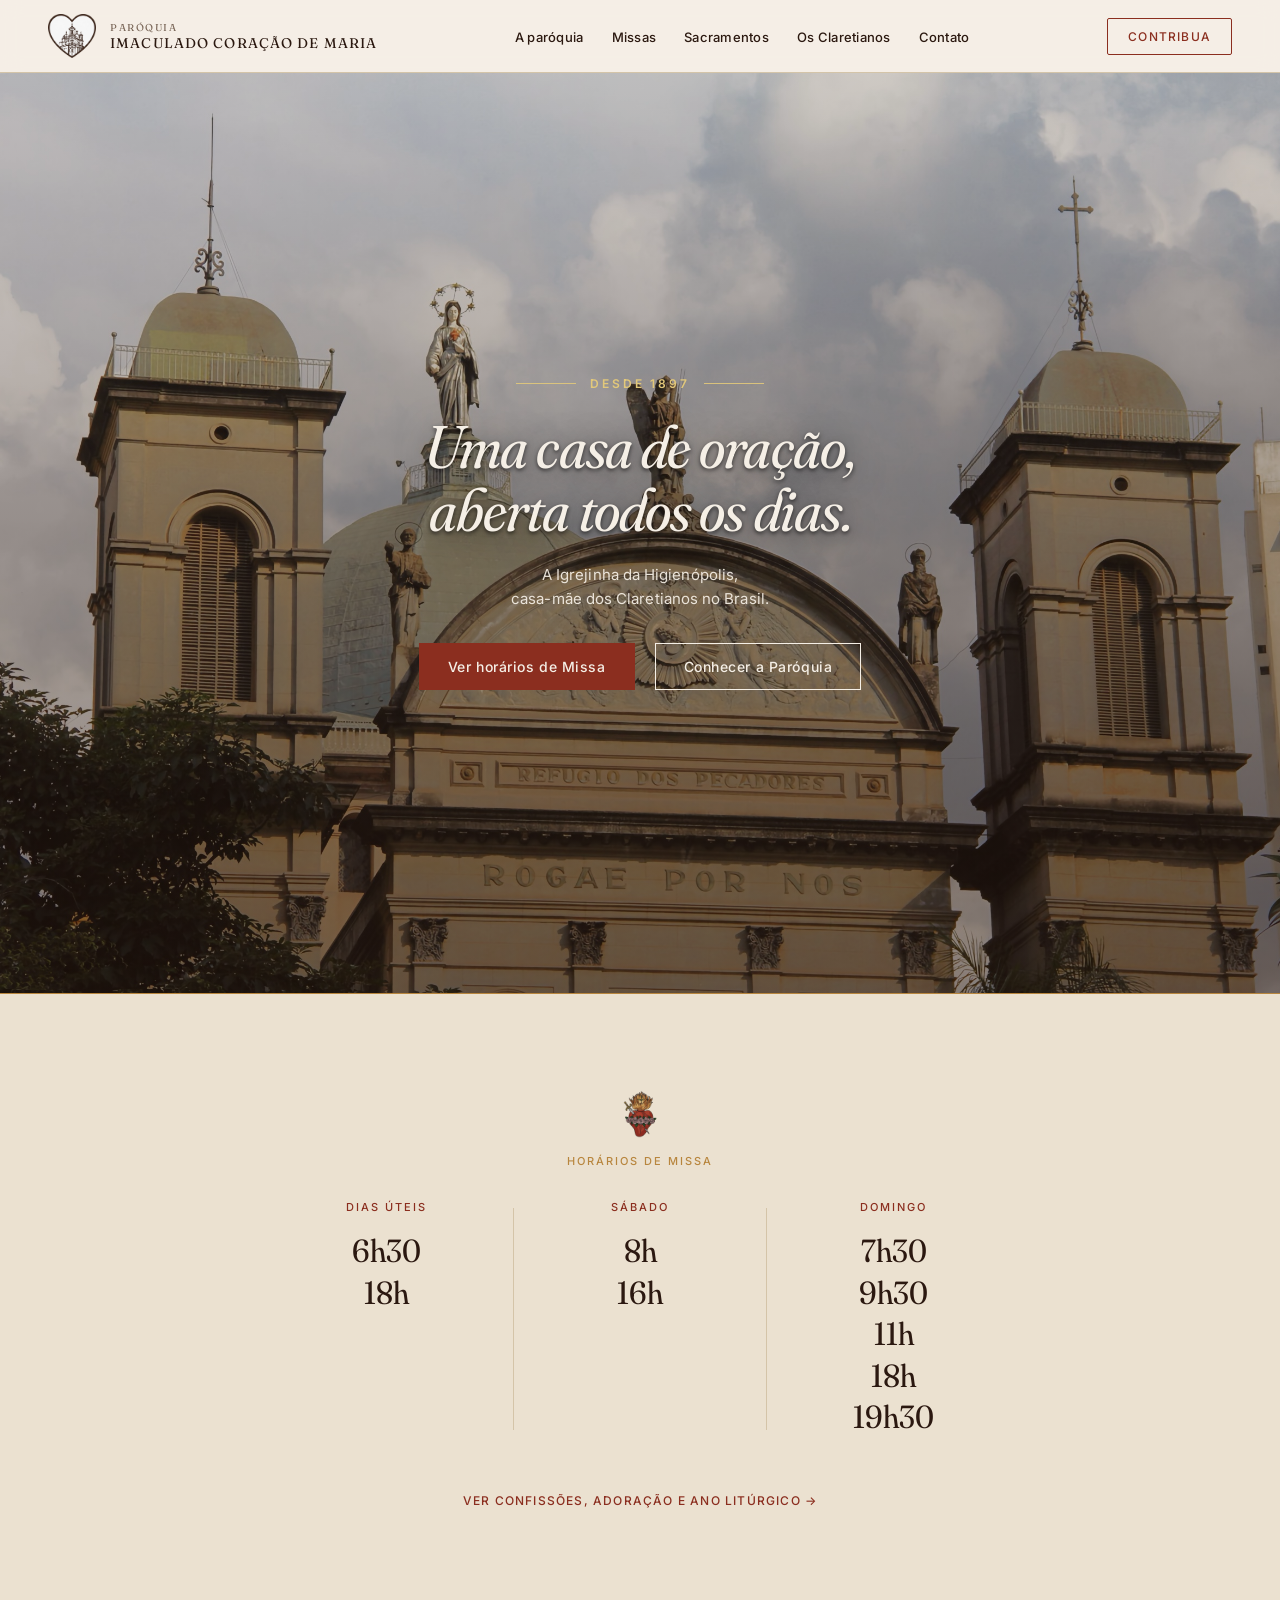
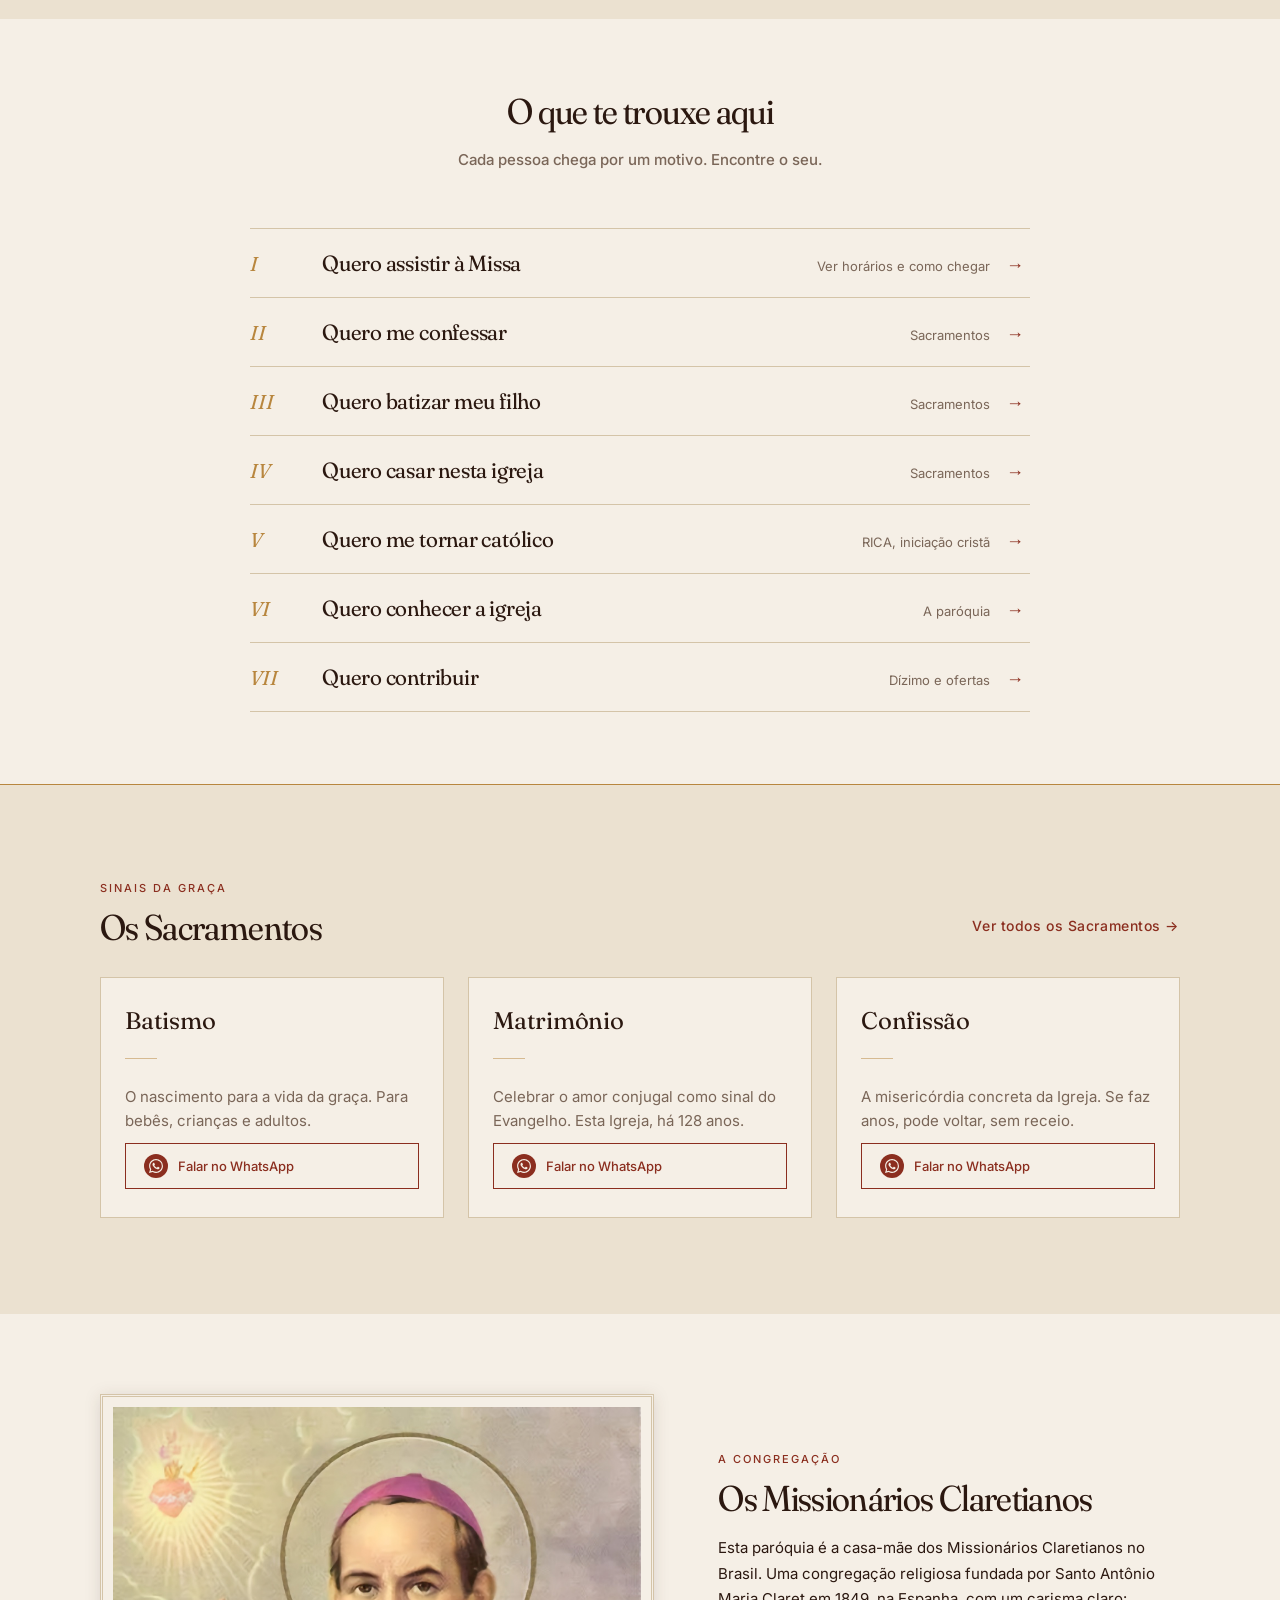
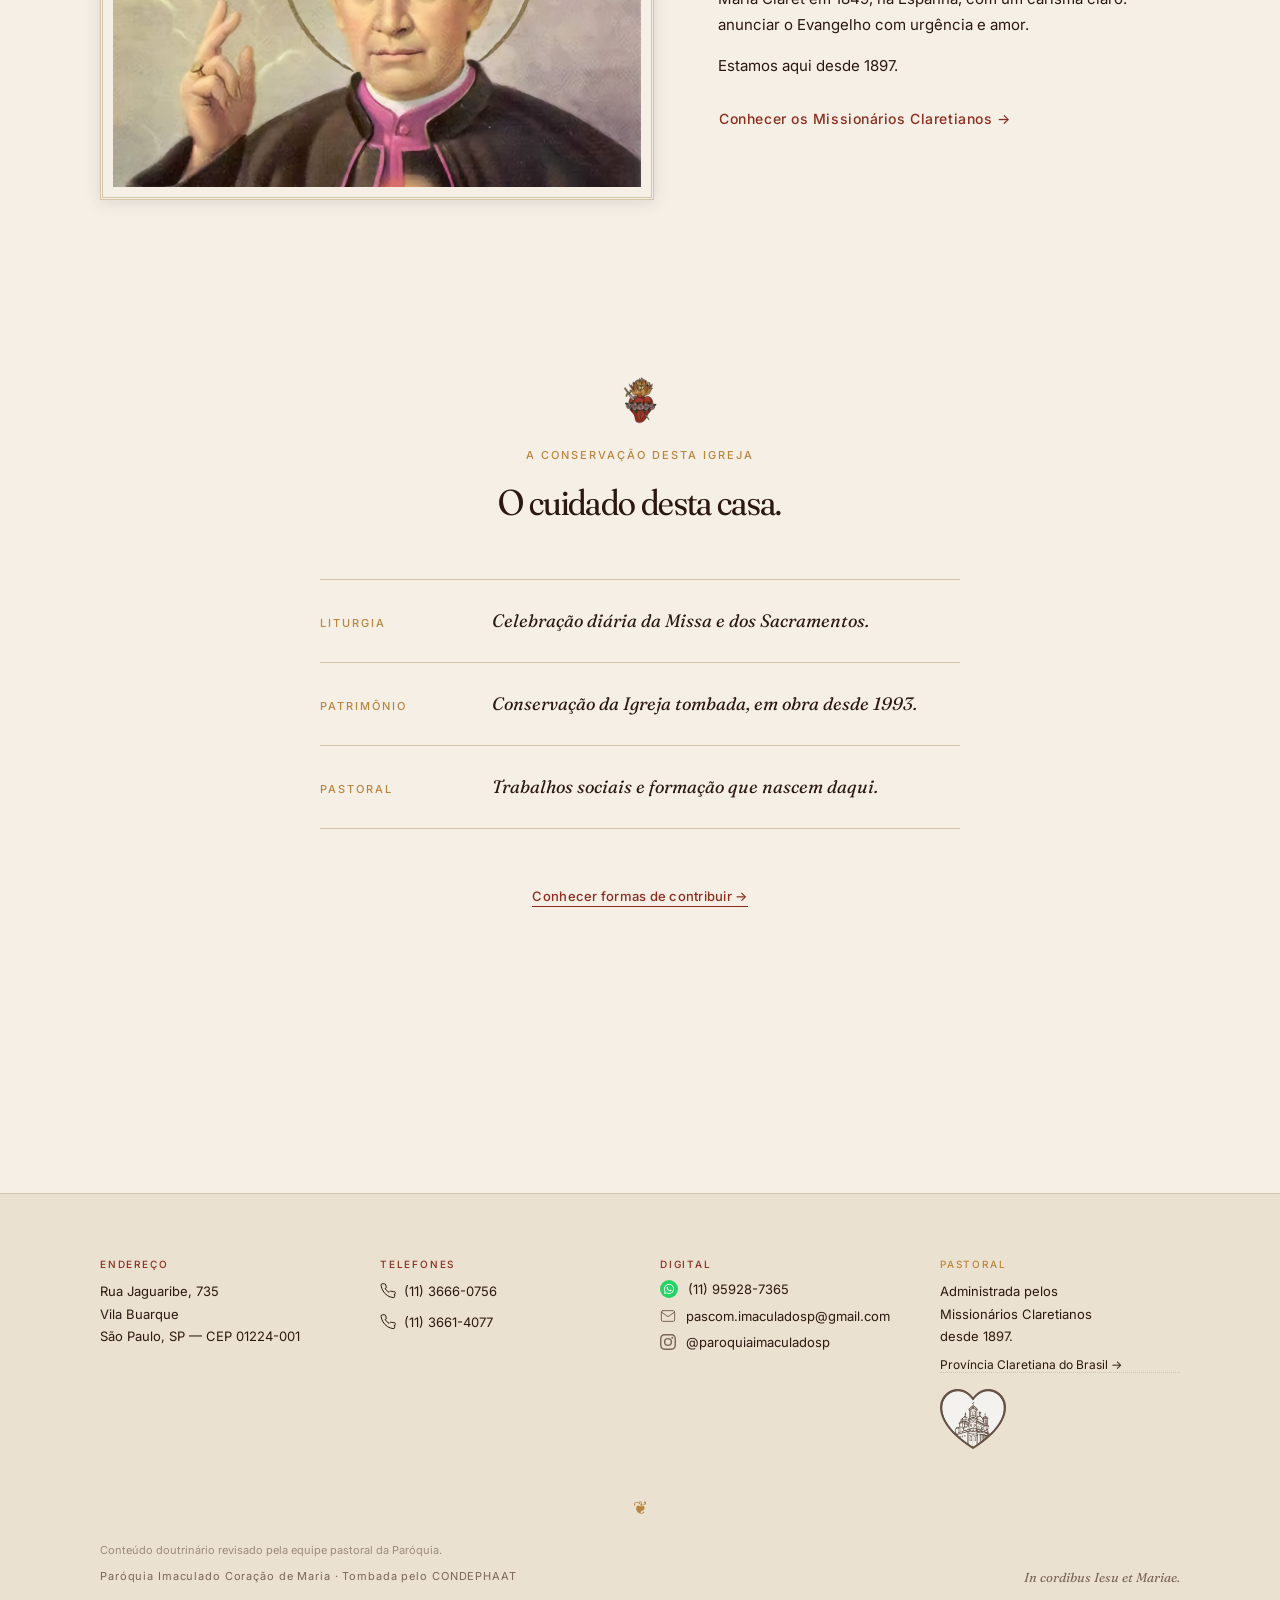
==== site/index.html @ 8a12b57a "Ornamento: substitui fleuron pelo coração mariano em Home, A Paróquia, Missas" ====
<!DOCTYPE html>
<html lang="pt-BR">
<head>
  <meta charset="UTF-8"/>
  <title>Paróquia Imaculado Coração de Maria — Vila Buarque, São Paulo</title>
  <meta name="viewport" content="width=device-width, initial-scale=1.0"/>
  <meta name="description" content="Paróquia Imaculado Coração de Maria, Vila Buarque, São Paulo. Administrada pelos Missionários Claretianos desde 1897. Missas todos os dias."/>
  <link rel="stylesheet" href="site.css"/>
  <script src="animations.js" defer></script>
</head>
<body>
<div class="page">

  <!-- ============================================================
       HEADER
       ============================================================ -->
  <header class="site-header">
    <a href="index.html" class="brand-logo" aria-label="Paróquia Imaculado Coração de Maria — página inicial">
      <img src="assets/logo-paroquia.png" alt="" width="44" height="44"/>
      <span class="brand-wordmark">
        <span class="brand-wordmark-sup">Paróquia</span>
        <span class="brand-wordmark-main">Imaculado Coração de Maria</span>
      </span>
    </a>
    <nav aria-label="Navegação principal">
      <ul>
        <li><a href="a-paroquia.html">A paróquia</a></li>
        <li><a href="missas.html">Missas</a></li>
        <li><a href="sacramentos.html">Sacramentos</a></li>
        <li><a href="os-claretianos.html">Os Claretianos</a></li>
        <li><a href="contato.html">Contato</a></li>
      </ul>
    </nav>
    <a href="contribua.html" class="nav-contribua">Contribua</a>
  </header>

  <!-- ============================================================
       MAIN
       ============================================================ -->
  <main class="main main-home">

    <!-- HERO ---------------------------------------------------- -->
    <section class="hero-fullbleed" aria-label="Apresentação da paróquia">
      <div class="hero-overlay" aria-hidden="true"></div>
      <div class="hero-stack">
        <div class="hero-eyebrow hero-eyebrow--ornamented">
          <span class="eyebrow-rule" aria-hidden="true"></span>
          <span>Desde 1897</span>
          <span class="eyebrow-rule" aria-hidden="true"></span>
        </div>
        <h1 class="hero-title-light">
          Uma casa de oração,<br/>
          aberta todos os dias.
        </h1>
        <p class="hero-sub">
          A Igrejinha da Higienópolis,<br/>
          casa-mãe dos Claretianos no Brasil.
        </p>
        <div class="hero-ctas-light">
          <a href="missas.html" class="btn-primary">Ver horários de Missa</a>
          <a href="a-paroquia.html" class="btn-secondary">Conhecer a Paróquia</a>
        </div>
      </div>
    </section>

    <!-- FAIXA DE HORÁRIOS --------------------------------------- -->
    <section class="sch-strip fade-in" aria-label="Horários de Missa">
      <div class="ornamento-coracao" role="presentation" aria-hidden="true" style="margin-bottom: 16px;"></div>
      <div class="eyebrow eyebrow-gold sch-strip-eyebrow">Horários de Missa</div>
      <div class="sch-strip-cols">
        <div class="sch-strip-col">
          <div class="sch-day">Dias úteis</div>
          <div class="sch-times">6h30<br/>18h</div>
        </div>
        <div class="sch-strip-sep" aria-hidden="true"></div>
        <div class="sch-strip-col">
          <div class="sch-day">Sábado</div>
          <div class="sch-times">8h<br/>16h</div>
        </div>
        <div class="sch-strip-sep" aria-hidden="true"></div>
        <div class="sch-strip-col">
          <div class="sch-day">Domingo</div>
          <div class="sch-times">7h30<br/>9h30<br/>11h<br/>18h<br/>19h30</div>
        </div>
      </div>
      <a href="missas.html" class="btn-ghost sch-strip-link">
        Ver Confissões, Adoração e Ano Litúrgico →
      </a>
    </section>

    <!-- POR ONDE QUER COMEÇAR --------------------------------- -->
    <section class="intentions fade-in" aria-label="Por onde quer começar">
      <div class="intentions-wrap">
        <h2>O que te trouxe aqui</h2>
        <p class="intentions-lead">
          Cada pessoa chega por um motivo. Encontre o seu.
        </p>
        <ol class="int-list">
          <li>
            <a href="missas.html" class="int-item-link" aria-label="Quero assistir à Missa — Ver horários e como chegar">
              <span class="int-num">I</span>
              <span class="int-label">Quero assistir à Missa</span>
              <span class="int-sub">Ver horários e como chegar</span>
              <span class="int-arrow" aria-hidden="true">→</span>
            </a>
          </li>
          <li>
            <a href="sacramentos.html#confissao" class="int-item-link" aria-label="Quero me confessar — Sacramentos">
              <span class="int-num">II</span>
              <span class="int-label">Quero me confessar</span>
              <span class="int-sub">Sacramentos</span>
              <span class="int-arrow" aria-hidden="true">→</span>
            </a>
          </li>
          <li>
            <a href="sacramentos.html#batismo" class="int-item-link" aria-label="Quero batizar meu filho — Sacramentos">
              <span class="int-num">III</span>
              <span class="int-label">Quero batizar meu filho</span>
              <span class="int-sub">Sacramentos</span>
              <span class="int-arrow" aria-hidden="true">→</span>
            </a>
          </li>
          <li>
            <a href="sacramentos.html#matrimonio" class="int-item-link" aria-label="Quero casar nesta igreja — Sacramentos">
              <span class="int-num">IV</span>
              <span class="int-label">Quero casar nesta igreja</span>
              <span class="int-sub">Sacramentos</span>
              <span class="int-arrow" aria-hidden="true">→</span>
            </a>
          </li>
          <li>
            <a href="sacramentos.html#rica" class="int-item-link" aria-label="Quero me tornar católico — RICA, iniciação cristã">
              <span class="int-num">V</span>
              <span class="int-label">Quero me tornar católico</span>
              <span class="int-sub">RICA, iniciação cristã</span>
              <span class="int-arrow" aria-hidden="true">→</span>
            </a>
          </li>
          <li>
            <a href="a-paroquia.html" class="int-item-link" aria-label="Quero conhecer a igreja — A paróquia">
              <span class="int-num">VI</span>
              <span class="int-label">Quero conhecer a igreja</span>
              <span class="int-sub">A paróquia</span>
              <span class="int-arrow" aria-hidden="true">→</span>
            </a>
          </li>
          <li>
            <a href="contribua.html" class="int-item-link" aria-label="Quero contribuir — Dízimo e ofertas">
              <span class="int-num">VII</span>
              <span class="int-label">Quero contribuir</span>
              <span class="int-sub">Dízimo e ofertas</span>
              <span class="int-arrow" aria-hidden="true">→</span>
            </a>
          </li>
        </ol>
      </div>
    </section>

    <!-- 3 SACRAMENTOS EM DESTAQUE (faixa full-bleed) -------------- -->
    <section class="home-sac3 fade-in" aria-label="Sacramentos em destaque">
      <div class="home-sac3-inner">
        <div class="home-sac3-hdr">
          <div>
            <div class="eyebrow">SINAIS DA GRAÇA</div>
            <h2>Os Sacramentos</h2>
          </div>
          <a href="sacramentos.html" class="btn-ghost">Ver todos os Sacramentos →</a>
        </div>
        <div class="home-sac3-grid">

          <article class="home-sac3-card">
            <h3>Batismo</h3>
            <div class="home-sac3-rule" aria-hidden="true"></div>
            <p>O nascimento para a vida da graça. Para bebês, crianças e adultos.</p>
            <a href="https://wa.me/5511959287365?text=Ol%C3%A1%2C+gostaria+de+informa%C3%A7%C3%B5es+sobre+o+agendamento+do+Batismo." class="wa-btn" target="_blank" rel="noopener" aria-label="Falar sobre Batismo no WhatsApp">
              <span class="wa-circle" style="width:24px;height:24px;" aria-hidden="true">
                <svg viewBox="0 0 24 24" fill="white" style="width:14px;height:14px;"><path d="M17.472 14.382c-.297-.149-1.758-.867-2.03-.967-.273-.099-.471-.148-.67.15-.197.297-.767.966-.94 1.164-.173.199-.347.223-.644.075-.297-.15-1.255-.463-2.39-1.475-.883-.788-1.48-1.761-1.653-2.059-.173-.297-.018-.458.13-.606.134-.133.298-.347.446-.52.149-.174.198-.298.298-.497.099-.198.05-.371-.025-.52-.075-.149-.669-1.612-.916-2.207-.242-.579-.487-.5-.669-.51-.173-.008-.371-.01-.57-.01-.198 0-.52.074-.792.372-.272.297-1.04 1.016-1.04 2.479 0 1.462 1.065 2.875 1.213 3.074.149.198 2.096 3.2 5.077 4.487.709.306 1.262.489 1.694.625.712.227 1.36.195 1.871.118.571-.085 1.758-.719 2.006-1.413.248-.694.248-1.289.173-1.413-.074-.124-.272-.198-.57-.347m-5.421 7.403h-.004a9.87 9.87 0 01-5.031-1.378l-.361-.214-3.741.982.998-3.648-.235-.374a9.86 9.86 0 01-1.51-5.26c.001-5.45 4.436-9.884 9.888-9.884 2.64 0 5.122 1.03 6.988 2.898a9.825 9.825 0 012.893 6.994c-.003 5.45-4.437 9.884-9.885 9.884m8.413-18.297A11.815 11.815 0 0012.05 0C5.495 0 .16 5.335.157 11.892c0 2.096.547 4.142 1.588 5.945L.057 24l6.305-1.654a11.882 11.882 0 005.683 1.448h.005c6.554 0 11.89-5.335 11.893-11.893a11.821 11.821 0 00-3.48-8.413z"/></svg>
              </span>
              <span>Falar no WhatsApp</span>
            </a>
          </article>

          <article class="home-sac3-card">
            <h3>Matrimônio</h3>
            <div class="home-sac3-rule" aria-hidden="true"></div>
            <p>Celebrar o amor conjugal como sinal do Evangelho. Esta Igreja, há 128 anos.</p>
            <a href="https://wa.me/5511959287365?text=Ol%C3%A1%2C+gostaria+de+informa%C3%A7%C3%B5es+sobre+o+Curso+de+Noivos+e+agendamento+do+Matrim%C3%B4nio." class="wa-btn" target="_blank" rel="noopener" aria-label="Falar sobre Matrimônio no WhatsApp">
              <span class="wa-circle" style="width:24px;height:24px;" aria-hidden="true">
                <svg viewBox="0 0 24 24" fill="white" style="width:14px;height:14px;"><path d="M17.472 14.382c-.297-.149-1.758-.867-2.03-.967-.273-.099-.471-.148-.67.15-.197.297-.767.966-.94 1.164-.173.199-.347.223-.644.075-.297-.15-1.255-.463-2.39-1.475-.883-.788-1.48-1.761-1.653-2.059-.173-.297-.018-.458.13-.606.134-.133.298-.347.446-.52.149-.174.198-.298.298-.497.099-.198.05-.371-.025-.52-.075-.149-.669-1.612-.916-2.207-.242-.579-.487-.5-.669-.51-.173-.008-.371-.01-.57-.01-.198 0-.52.074-.792.372-.272.297-1.04 1.016-1.04 2.479 0 1.462 1.065 2.875 1.213 3.074.149.198 2.096 3.2 5.077 4.487.709.306 1.262.489 1.694.625.712.227 1.36.195 1.871.118.571-.085 1.758-.719 2.006-1.413.248-.694.248-1.289.173-1.413-.074-.124-.272-.198-.57-.347m-5.421 7.403h-.004a9.87 9.87 0 01-5.031-1.378l-.361-.214-3.741.982.998-3.648-.235-.374a9.86 9.86 0 01-1.51-5.26c.001-5.45 4.436-9.884 9.888-9.884 2.64 0 5.122 1.03 6.988 2.898a9.825 9.825 0 012.893 6.994c-.003 5.45-4.437 9.884-9.885 9.884m8.413-18.297A11.815 11.815 0 0012.05 0C5.495 0 .16 5.335.157 11.892c0 2.096.547 4.142 1.588 5.945L.057 24l6.305-1.654a11.882 11.882 0 005.683 1.448h.005c6.554 0 11.89-5.335 11.893-11.893a11.821 11.821 0 00-3.48-8.413z"/></svg>
              </span>
              <span>Falar no WhatsApp</span>
            </a>
          </article>

          <article class="home-sac3-card">
            <h3>Confissão</h3>
            <div class="home-sac3-rule" aria-hidden="true"></div>
            <p>A misericórdia concreta da Igreja. Se faz anos, pode voltar, sem receio.</p>
            <a href="https://wa.me/5511959287365?text=Ol%C3%A1%2C+gostaria+de+informa%C3%A7%C3%B5es+sobre+a+Confi%C3%A7%C3%A3o." class="wa-btn" target="_blank" rel="noopener" aria-label="Falar sobre Confissão no WhatsApp">
              <span class="wa-circle" style="width:24px;height:24px;" aria-hidden="true">
                <svg viewBox="0 0 24 24" fill="white" style="width:14px;height:14px;"><path d="M17.472 14.382c-.297-.149-1.758-.867-2.03-.967-.273-.099-.471-.148-.67.15-.197.297-.767.966-.94 1.164-.173.199-.347.223-.644.075-.297-.15-1.255-.463-2.39-1.475-.883-.788-1.48-1.761-1.653-2.059-.173-.297-.018-.458.13-.606.134-.133.298-.347.446-.52.149-.174.198-.298.298-.497.099-.198.05-.371-.025-.52-.075-.149-.669-1.612-.916-2.207-.242-.579-.487-.5-.669-.51-.173-.008-.371-.01-.57-.01-.198 0-.52.074-.792.372-.272.297-1.04 1.016-1.04 2.479 0 1.462 1.065 2.875 1.213 3.074.149.198 2.096 3.2 5.077 4.487.709.306 1.262.489 1.694.625.712.227 1.36.195 1.871.118.571-.085 1.758-.719 2.006-1.413.248-.694.248-1.289.173-1.413-.074-.124-.272-.198-.57-.347m-5.421 7.403h-.004a9.87 9.87 0 01-5.031-1.378l-.361-.214-3.741.982.998-3.648-.235-.374a9.86 9.86 0 01-1.51-5.26c.001-5.45 4.436-9.884 9.888-9.884 2.64 0 5.122 1.03 6.988 2.898a9.825 9.825 0 012.893 6.994c-.003 5.45-4.437 9.884-9.885 9.884m8.413-18.297A11.815 11.815 0 0012.05 0C5.495 0 .16 5.335.157 11.892c0 2.096.547 4.142 1.588 5.945L.057 24l6.305-1.654a11.882 11.882 0 005.683 1.448h.005c6.554 0 11.89-5.335 11.893-11.893a11.821 11.821 0 00-3.48-8.413z"/></svg>
              </span>
              <span>Falar no WhatsApp</span>
            </a>
          </article>

        </div>
      </div>
    </section>

    <!-- OS CLARETIANOS -------------------------------------------- -->
    <section class="editorial-block fade-in" aria-label="Os Missionários Claretianos">
      <div class="editorial-block-grid">
        <figure class="ed-fig ed-fig--portrait">
          <div class="ed-fig-frame">
            <img src="assets/santo-antonio-claret.jpg"
                 alt="Santo Antônio Maria Claret, fundador dos Missionários Claretianos"
                 loading="lazy"
                 style="object-position: center top;"/>
          </div>
        </figure>
        <div class="editorial-block-text">
          <div class="eyebrow">A Congregação</div>
          <h2>Os Missionários Claretianos</h2>
          <p>Esta paróquia é a casa-mãe dos Missionários Claretianos no Brasil. Uma congregação religiosa fundada por Santo Antônio Maria Claret em 1849, na Espanha, com um carisma claro: anunciar o Evangelho com urgência e amor.</p>
          <p>Estamos aqui desde 1897.</p>
          <a href="os-claretianos.html" class="btn-ghost">Conhecer os Missionários Claretianos →</a>
        </div>
      </div>
    </section>

    <!-- DÍZIMO & CONSERVAÇÃO ---------------------------------------- -->
    <section class="dizimo-home fade-in" aria-label="A conservação desta Igreja">
      <div class="dizimo-home-inner">
        <div class="dizimo-home-header">
          <div class="ornamento-coracao" role="presentation" aria-hidden="true" style="margin-bottom: 24px;"></div>
          <div class="eyebrow eyebrow-gold">A conservação desta Igreja</div>
          <h2>O cuidado desta casa.</h2>
        </div>

        <div class="dizimo-home-list">
          <div class="dizimo-home-item">
            <div class="dizimo-home-item-label">Liturgia</div>
            <p class="dizimo-home-item-text">
              Celebração diária da Missa e dos Sacramentos.
            </p>
          </div>
          <div class="dizimo-home-item">
            <div class="dizimo-home-item-label">Patrimônio</div>
            <p class="dizimo-home-item-text">
              Conservação da Igreja tombada, em obra desde 1993.
            </p>
          </div>
          <div class="dizimo-home-item">
            <div class="dizimo-home-item-label">Pastoral</div>
            <p class="dizimo-home-item-text">
              Trabalhos sociais e formação que nascem daqui.
            </p>
          </div>
        </div>

        <div class="dizimo-home-footer">
          <a href="contribua.html" class="dizimo-home-link">
            Conhecer formas de contribuir →
          </a>
        </div>
      </div>
    </section>
  </main>

  <!-- ============================================================
       FOOTER
       ============================================================ -->
  <footer class="site-footer">
    <div class="foot-grid">

      <div>
        <div class="eyebrow">Endereço</div>
        <address class="foot-address">
          Rua Jaguaribe, 735<br/>
          Vila Buarque<br/>
          São Paulo, SP — CEP 01224-001
        </address>
      </div>

      <div>
        <div class="eyebrow">Telefones</div>
        <p>
          <a href="tel:+551136660756" class="foot-link foot-link--row">
            <!-- Phone icon -->
            <svg width="16" height="16" viewBox="0 0 24 24" fill="none" stroke="currentColor" stroke-width="1.5" stroke-linecap="round" stroke-linejoin="round" aria-hidden="true" style="flex-shrink:0;vertical-align:middle;">
              <path d="M22 16.92v3a2 2 0 01-2.18 2 19.79 19.79 0 01-8.63-3.07A19.5 19.5 0 014.69 12 19.79 19.79 0 011.61 3.38 2 2 0 013.6 1.18h3a2 2 0 012 1.72c.127.96.361 1.903.7 2.81a2 2 0 01-.45 2.11L7.58 8.08a16 16 0 006 6l1.27-1.27a2 2 0 012.11-.45c.907.339 1.85.573 2.81.7A2 2 0 0122 16.92z"/>
            </svg>
            (11) 3666-0756
          </a>
          <a href="tel:+551136614077" class="foot-link foot-link--row">
            <svg width="16" height="16" viewBox="0 0 24 24" fill="none" stroke="currentColor" stroke-width="1.5" stroke-linecap="round" stroke-linejoin="round" aria-hidden="true" style="flex-shrink:0;vertical-align:middle;">
              <path d="M22 16.92v3a2 2 0 01-2.18 2 19.79 19.79 0 01-8.63-3.07A19.5 19.5 0 014.69 12 19.79 19.79 0 011.61 3.38 2 2 0 013.6 1.18h3a2 2 0 012 1.72c.127.96.361 1.903.7 2.81a2 2 0 01-.45 2.11L7.58 8.08a16 16 0 006 6l1.27-1.27a2 2 0 012.11-.45c.907.339 1.85.573 2.81.7A2 2 0 0122 16.92z"/>
            </svg>
            (11) 3661-4077
          </a>
        </p>
      </div>

      <div>
        <div class="eyebrow">Digital</div>
        <ul class="foot-list">
          <li class="foot-item">
            <span class="wa-circle" style="width:18px;height:18px;" aria-hidden="true">
              <svg viewBox="0 0 24 24" fill="white" style="width:10px;height:10px;"><path d="M17.472 14.382c-.297-.149-1.758-.867-2.03-.967-.273-.099-.471-.148-.67.15-.197.297-.767.966-.94 1.164-.173.199-.347.223-.644.075-.297-.15-1.255-.463-2.39-1.475-.883-.788-1.48-1.761-1.653-2.059-.173-.297-.018-.458.13-.606.134-.133.298-.347.446-.52.149-.174.198-.298.298-.497.099-.198.05-.371-.025-.52-.075-.149-.669-1.612-.916-2.207-.242-.579-.487-.5-.669-.51-.173-.008-.371-.01-.57-.01-.198 0-.52.074-.792.372-.272.297-1.04 1.016-1.04 2.479 0 1.462 1.065 2.875 1.213 3.074.149.198 2.096 3.2 5.077 4.487.709.306 1.262.489 1.694.625.712.227 1.36.195 1.871.118.571-.085 1.758-.719 2.006-1.413.248-.694.248-1.289.173-1.413-.074-.124-.272-.198-.57-.347m-5.421 7.403h-.004a9.87 9.87 0 01-5.031-1.378l-.361-.214-3.741.982.998-3.648-.235-.374a9.86 9.86 0 01-1.51-5.26c.001-5.45 4.436-9.884 9.888-9.884 2.64 0 5.122 1.03 6.988 2.898a9.825 9.825 0 012.893 6.994c-.003 5.45-4.437 9.884-9.885 9.884m8.413-18.297A11.815 11.815 0 0012.05 0C5.495 0 .16 5.335.157 11.892c0 2.096.547 4.142 1.588 5.945L.057 24l6.305-1.654a11.882 11.882 0 005.683 1.448h.005c6.554 0 11.89-5.335 11.893-11.893a11.821 11.821 0 00-3.48-8.413z"/></svg>
            </span>
            <a href="https://wa.me/5511959287365" target="_blank" rel="noopener">(11) 95928-7365</a>
          </li>
          <li class="foot-item">
            <svg class="foot-icon" viewBox="0 0 24 24" fill="none" stroke="currentColor" stroke-width="1.5" stroke-linecap="round" stroke-linejoin="round" aria-hidden="true"><path d="M4 4h16c1.1 0 2 .9 2 2v12c0 1.1-.9 2-2 2H4c-1.1 0-2-.9-2-2V6c0-1.1.9-2 2-2zm18 2l-10 7L2 6"/></svg>
            <a href="mailto:pascom.imaculadosp@gmail.com">pascom.imaculadosp@gmail.com</a>
          </li>
          <li class="foot-item">
            <svg class="foot-icon" viewBox="0 0 24 24" fill="currentColor" aria-hidden="true"><path d="M12 2.163c3.204 0 3.584.012 4.85.07 3.252.148 4.771 1.691 4.919 4.919.058 1.265.069 1.645.069 4.849 0 3.205-.012 3.584-.069 4.849-.149 3.225-1.664 4.771-4.919 4.919-1.266.058-1.644.07-4.85.07-3.204 0-3.584-.012-4.849-.07-3.26-.149-4.771-1.699-4.919-4.92-.058-1.265-.07-1.644-.07-4.849 0-3.204.013-3.583.07-4.849.149-3.227 1.664-4.771 4.919-4.919 1.266-.057 1.645-.069 4.849-.069zm0-2.163c-3.259 0-3.667.014-4.947.072-4.358.2-6.78 2.618-6.98 6.98-.059 1.281-.073 1.689-.073 4.948 0 3.259.014 3.668.072 4.948.2 4.358 2.618 6.78 6.98 6.98 1.281.058 1.689.072 4.948.072 3.259 0 3.668-.014 4.948-.072 4.354-.2 6.782-2.618 6.979-6.98.059-1.28.073-1.689.073-4.948 0-3.259-.014-3.667-.072-4.947-.196-4.354-2.617-6.78-6.979-6.98-1.281-.059-1.69-.073-4.949-.073zm0 5.838a6.162 6.162 0 100 12.324 6.162 6.162 0 000-12.324zM12 16a4 4 0 110-8 4 4 0 010 8zm6.406-11.845a1.44 1.44 0 100 2.881 1.44 1.44 0 000-2.881z"/></svg>
            <a href="https://instagram.com/paroquiaimaculadosp" target="_blank" rel="noopener">@paroquiaimaculadosp</a>
          </li>
        </ul>
      </div>

      <div>
        <div class="eyebrow eyebrow-gold">Pastoral</div>
        <p class="foot-pastoral">
          Administrada pelos<br/>
          Missionários Claretianos<br/>
          desde 1897.
        </p>
        <a href="https://www.claretianos.com.br" class="foot-link" target="_blank" rel="noopener" style="display:block;margin-top:10px;font-size:12px;">
          Província Claretiana do Brasil →
        </a>
        <img src="assets/logo-paroquia.png" alt="Logo da Paróquia Imaculado Coração de Maria" class="foot-logo"/>
      </div>

    </div>

    <div class="foot-divider" aria-hidden="true">❦</div>
    <div class="foot-note">Conteúdo doutrinário revisado pela equipe pastoral da Paróquia.</div>
    <div class="foot-mini">
      <span>Paróquia Imaculado Coração de Maria · Tombada pelo CONDEPHAAT</span>
      <span class="latin">In cordibus Iesu et Mariae.</span>
    </div>
  </footer>

</div><!-- /page -->
</body>
</html>
---- site/site.css ----
@import url('https://fonts.googleapis.com/css2?family=Fraunces:ital,opsz,wght@0,9..144,400;0,9..144,500;0,9..144,600;1,9..144,400;1,9..144,500&family=Inter:wght@400;500&display=swap');

/* ================================================================
   VARIÁVEIS — Paleta, tipografia e espaçamento
   ================================================================ */
:root {
  /* Paleta */
  --ink-cream:     #F5EFE6;
  --ink-parchment: #EBE1D0;
  --ink-deep:      #2B1810;
  --ink-carmine:   #8B2E1F;
  --ink-gold:      #B8863E;
  --ink-rule:      #D4C4A8;
  --ink-rule-soft: rgba(212, 196, 168, 0.45);
  --ink-mute:      #7A6658;

  /* Tipografia */
  --font-display: 'Fraunces', Georgia, serif;
  --font-body:    'Inter', system-ui, sans-serif;
  --font-ui:      'Inter', system-ui, sans-serif;

  /* Escala tipográfica */
  --fs-h1:      56px;
  --fs-h2:      36px;
  --fs-h3:      24px;
  --fs-eyebrow: 11px;
  --fs-lead:    18px;
  --fs-body:    15px;
  --fs-small:   13px;
  --fs-mini:    11px;

  /* Espaçamento */
  --space-section:  96px;
  --space-block:    48px;
  --space-element:  24px;
  --space-tight:    12px;
}

/* ================================================================
   BASE
   ================================================================ */
*, *::before, *::after { box-sizing: border-box; }
html { scroll-behavior: smooth; }
body { margin: 0; background: var(--ink-cream); font-family: var(--font-body); font-weight: 400; color: var(--ink-deep); -webkit-font-smoothing: antialiased; }

.page { min-height: 100vh; display: flex; flex-direction: column; }

/* ================================================================
   TIPOGRAFIA UTILITÁRIA
   ================================================================ */
.page-title {
  font-family: var(--font-display); font-weight: 400; font-style: italic;
  font-size: var(--fs-h1); line-height: 1.05; letter-spacing: -0.02em;
  color: var(--ink-deep); margin: 0 0 28px; text-wrap: balance;
  font-variation-settings: "opsz" 144, "SOFT" 50;
}
.page-lead {
  font-family: var(--font-display); font-style: italic; font-weight: 400;
  font-size: var(--fs-lead); line-height: 1.55; color: var(--ink-deep);
  max-width: 56ch; margin: 0 0 36px;
}
.eyebrow {
  font-family: var(--font-ui); font-size: var(--fs-eyebrow); font-weight: 500;
  letter-spacing: 0.18em; text-transform: uppercase;
  color: var(--ink-carmine); margin-bottom: 12px; display: block;
}
.eyebrow-gold  { color: var(--ink-gold); }
.eyebrow-mute  { color: var(--ink-mute); }

h2 {
  font-family: var(--font-display); font-weight: 400;
  font-size: var(--fs-h2); line-height: 1.15; letter-spacing: -0.018em;
  color: var(--ink-deep); margin: 0 0 16px; text-wrap: balance;
  font-variation-settings: "opsz" 96, "SOFT" 50;
}

h3 {
  font-family: var(--font-display); font-weight: 400;
  font-size: var(--fs-h3); line-height: 1.25; letter-spacing: -0.01em;
  color: var(--ink-deep); margin: 0 0 12px;
}

.dropcap::first-letter {
  font-family: var(--font-display); font-style: normal; font-weight: 500;
  float: left; font-size: 4.2em; line-height: 0.84;
  padding: 0.06em 0.14em 0 0; color: var(--ink-carmine);
  font-variation-settings: "opsz" 144, "SOFT" 50;
}
address { font-style: normal; }
.nowrap { white-space: nowrap; }

/* ================================================================
   BOTÕES
   ================================================================ */
.btn-primary, .btn-secondary, .btn-outline-gold, .btn-ghost {
  font-family: var(--font-ui); font-size: 14px; font-weight: 500;
  padding: 14px 28px; border-radius: 0; border: 1px solid transparent;
  cursor: pointer; letter-spacing: 0.04em; text-decoration: none;
  transition: all 250ms ease-out;
  display: inline-flex; align-items: center; gap: 8px;
}

/* BTN-PRIMARY — ação principal */
.btn-primary {
  background: var(--ink-carmine);
  color: var(--ink-cream);
  border-color: var(--ink-carmine);
}
.btn-primary:hover {
  background: var(--ink-deep);
  border-color: var(--ink-deep);
  transform: translateY(-2px);
  box-shadow: 0 6px 20px rgba(139, 46, 31, 0.25);
}

/* BTN-SECONDARY — ação secundária (outline carmim) */
.btn-secondary {
  background: transparent;
  color: var(--ink-carmine);
  border-color: var(--ink-carmine);
}
.btn-secondary:hover {
  background: var(--ink-carmine);
  color: var(--ink-cream);
  transform: translateY(-2px);
}

/* BTN-OUTLINE-GOLD — ação terciária */
.btn-outline-gold {
  background: transparent;
  color: var(--ink-deep);
  border-color: var(--ink-gold);
}
.btn-outline-gold:hover {
  background: var(--ink-parchment);
  border-color: var(--ink-deep);
}

/* BTN-GHOST — link navegação sutil */
.btn-ghost {
  background: transparent; color: var(--ink-carmine);
  border-color: transparent; padding-left: 0; padding-right: 0;
}
.btn-ghost:hover { color: #5c1f13; }

/* BTN-SECONDARY sobre fundo escuro (hero) */
.hero-fullbleed .btn-secondary {
  color: var(--ink-cream);
  border-color: var(--ink-cream);
}
.hero-fullbleed .btn-secondary:hover {
  background: var(--ink-cream);
  color: var(--ink-deep);
}

/* WaBtn */
.wa-btn {
  display: inline-flex; align-items: center; gap: 10px;
  font-family: var(--font-ui); font-size: var(--fs-small); font-weight: 500;
  color: var(--ink-carmine); background: transparent;
  border: 1px solid var(--ink-carmine); padding: 10px 18px;
  text-decoration: none; cursor: pointer; border-radius: 0;
  transition: all 140ms;
}
.wa-btn:hover { background: var(--ink-carmine); color: var(--ink-cream); }
.wa-circle {
  display: inline-flex; align-items: center; justify-content: center;
  background: #25D366; border-radius: 50%; flex-shrink: 0;
}

/* ================================================================
   DIVISORES — apenas dois tipos
   ================================================================ */
/* Linha hairline */
.div-rule, .div-plain { border: 0; border-top: 1px solid var(--ink-rule); margin: var(--space-block) 0; }
/* Ornamento — Coração Mariano */
.ornamento-coracao {
  background-image: url('assets/coracao-mariano-color-256.png');
  background-size: contain;
  background-repeat: no-repeat;
  background-position: center;
  width: 48px;
  height: 48px;
  display: block;
  margin: 0 auto;
}
.ornamento-coracao--sm { width: 32px; height: 32px; }
.ornamento-coracao--md { width: 48px; height: 48px; }
.ornamento-coracao--lg { width: 64px; height: 64px; }

/* ================================================================
   IMAGENS — moldura editorial "passe-partout duplo"
   ================================================================ */
.ed-fig { margin: 0; padding: 0; }
.ed-fig-frame {
  position: relative;
  display: block;
  background: var(--ink-cream);
  padding: 12px;
  border: 1px solid var(--ink-rule);
  box-shadow:
    inset 0 0 0 1px var(--ink-cream),
    inset 0 0 0 2px var(--ink-rule);
  filter: drop-shadow(0 2px 8px rgba(43, 24, 16, 0.12));
  overflow: hidden;
}
.ed-fig-frame img {
  display: block; width: 100%; height: auto;
  object-fit: cover;
}
.ed-fig figcaption, .ed-fig-cap,
.photo-frame figcaption, .photo-caption {
  font-family: var(--font-display);
  font-style: italic;
  font-weight: 400;
  font-size: 14px;
  line-height: 1.5;
  color: var(--ink-deep);
  opacity: 0.7;
  letter-spacing: 0;
  text-transform: none;
  margin-top: 12px;
  text-align: left;
  display: block;
}
/* Categoria A — hero de seção */
.ed-fig--hero-page .ed-fig-frame { max-width: 100%; }
.ed-fig--hero-page .ed-fig-frame img { max-height: 70vh; width: 100%; aspect-ratio: 16/10; }
/* Categoria B — editorial dentro de seção */
.ed-fig--landscape .ed-fig-frame img { max-height: 320px; aspect-ratio: 3/2; }
.ed-fig--landscape-full .ed-fig-frame img { max-height: min(70vh,520px); width: 100%; aspect-ratio: 3/2; }
/* Categoria C — portrait */
.ed-fig--portrait .ed-fig-frame img { max-height: 380px; aspect-ratio: 3/4; }
.ed-fig--portrait-float { float: right; width: 280px; margin: 4px 0 24px 32px; }
.ed-fig--portrait-inline { float: right; width: 220px; margin: 4px 0 20px 28px; }
@media (max-width: 768px) {
  .ed-fig--portrait-float, .ed-fig--portrait-inline { float: none; width: 100%; margin: 0 0 24px; }
}

/* ================================================================
   DOCTRINE QUOTE
   ================================================================ */
.doctrine { margin: 48px 0; max-width: 64ch; }
.doctrine-text {
  padding-left: 22px;
  border-left: 2px solid var(--ink-carmine);
  margin-bottom: 14px;
}
.doctrine blockquote {
  font-family: var(--font-display); font-style: italic; font-weight: 400;
  font-size: 22px; line-height: 1.5; color: var(--ink-deep);
  margin: 0; letter-spacing: -0.008em;
  font-variation-settings: "opsz" 96, "SOFT" 50;
}
.doctrine figcaption {
  font-family: var(--font-ui); font-weight: 500; font-size: var(--fs-eyebrow);
  letter-spacing: 0.18em; text-transform: uppercase; color: var(--ink-gold);
  padding-left: 0; margin-top: 16px;
}

/* ================================================================
   SITE HEADER
   ================================================================ */
.site-header {
  position: sticky; top: 0; z-index: 10;
  display: flex; align-items: center; justify-content: space-between;
  padding: 14px 48px;
  background: color-mix(in oklch, #F5EFE6 94%, transparent);
  backdrop-filter: blur(10px);
  border-bottom: 1px solid var(--ink-rule);
}
.brand-logo {
  display: flex; align-items: center; gap: 14px;
  text-decoration: none;
}
.brand-logo img { height: 44px; width: auto; flex-shrink: 0; }
.brand-wordmark { display: flex; flex-direction: column; gap: 3px; line-height: 1; }
.brand-wordmark-sup  { font-family: var(--font-display); font-size: 10px; font-weight: 400; letter-spacing: 0.15em; text-transform: uppercase; color: var(--ink-mute); }
.brand-wordmark-main { font-family: var(--font-display); font-size: 14px; font-weight: 400; letter-spacing: 0.08em; text-transform: uppercase; color: var(--ink-deep); white-space: nowrap; }
.site-header nav ul { display: flex; gap: 28px; list-style: none; padding: 0; margin: 0; align-items: center; }
.site-header nav a {
  font-family: var(--font-ui); font-size: var(--fs-small); font-weight: 500;
  color: var(--ink-deep); letter-spacing: 0.02em;
  text-decoration: none; position: relative; padding-bottom: 4px;
  transition: color 140ms;
}
.site-header nav a::after {
  content: ''; position: absolute; bottom: 0; left: 0;
  width: 100%; height: 1px; background: var(--ink-carmine);
  transform: scaleX(0); transform-origin: left;
  transition: transform 300ms ease;
}
.site-header nav a:hover { color: var(--ink-carmine); }
.site-header nav a:hover::after,
.site-header nav a.active::after { transform: scaleX(1); }
.site-header nav a.active { color: var(--ink-carmine); }

/* Botão Contribua — outline, sem pulsação */
.nav-contribua {
  font-family: var(--font-ui); font-size: 12px; font-weight: 500;
  letter-spacing: 0.1em; text-transform: uppercase;
  background: transparent; color: var(--ink-carmine);
  border: 1px solid var(--ink-carmine); border-radius: 2px;
  padding: 10px 20px; cursor: pointer;
  text-decoration: none; display: inline-block;
  transition: all 200ms;
}
.nav-contribua:hover { background: var(--ink-carmine); color: var(--ink-cream); }

/* ================================================================
   MAIN LAYOUT
   ================================================================ */
.main { flex: 1; width: 100%; max-width: 1080px; margin: 0 auto; padding: 64px 48px 96px; }
.main-home { max-width: none; padding: 0 0 96px; }
.home-inner { max-width: 1080px; margin: 0 auto; padding: 48px 48px 0; }

/* ================================================================
   HERO FULLBLEED
   ================================================================ */
.hero-fullbleed {
  position: relative; min-height: 920px;
  display: flex; flex-direction: column;
  background-image: url('assets/fachada-externa.jpg');
  background-size: cover; background-position: center 70%;
  overflow: hidden;
}
.hero-overlay {
  position: absolute; inset: 0;
  background: linear-gradient(180deg,
    rgba(43,24,16,0.20) 0%,
    rgba(43,24,16,0.40) 50%,
    rgba(43,24,16,0.55) 100%);
  pointer-events: none; z-index: 1;
}
.hero-stack {
  position: relative; z-index: 2;
  flex: 1; max-width: 1080px; width: 100%; margin: 0 auto;
  padding: 48px;
  display: flex; flex-direction: column; align-items: center; text-align: center;
  justify-content: center;
  isolation: isolate;
}
.hero-eyebrow {
  font-family: var(--font-ui); font-size: 12px; font-weight: 600;
  letter-spacing: 0.24em; text-transform: uppercase;
  color: #E2C87A; margin-bottom: 24px;
}
.hero-eyebrow--ornamented {
  display: flex; align-items: center; justify-content: center; gap: 14px;
}
.eyebrow-rule {
  display: inline-block; width: 60px; height: 1px;
  background: #E2C87A; opacity: 0.90;
}
.hero-title-light {
  font-family: var(--font-display); font-weight: 400; font-style: italic;
  font-size: 60px; line-height: 1.05; letter-spacing: -0.015em;
  color: #F5EFE6; margin: 0 0 22px; text-wrap: balance;
  text-align: center;
  font-variation-settings: "opsz" 144, "SOFT" 50;
  text-shadow: 0 2px 4px rgba(0,0,0,0.6), 0 4px 32px rgba(0,0,0,0.5);
}
.hero-sub {
  font-family: var(--font-body);
  font-weight: 400;
  font-size: 15px;
  line-height: 1.6;
  color: var(--ink-cream);
  opacity: 0.92;
  margin: 0 auto 32px;
  max-width: 460px;
  text-align: center;
  letter-spacing: 0.005em;
}
.hero-lead {
  font-family: var(--font-body); font-weight: 400;
  font-size: var(--fs-lead); line-height: 1.65;
  color: #F5EFE6; max-width: 640px; margin: 32px auto 40px;
  text-align: left;
  overflow: hidden;
  text-shadow: 0 1px 2px rgba(0,0,0,0.5);
}
/* Drop cap do hero — branco sólido, float left, texto alinha à direita */
.drop-cap {
  float: left;
  font-family: var(--font-display); font-weight: 700; font-style: normal;
  font-size: 3.75em; line-height: 0.88;
  margin: 0.04em 0.12em 0 0;
  color: #F5EFE6;
  font-variation-settings: "opsz" 144, "SOFT" 50;
  shape-outside: margin-box;
}
.hero-lead--bv {
  text-align: center; margin-top: 0;
}
.hero-ctas-light { display: flex; gap: 20px; align-items: center; flex-wrap: wrap; justify-content: center; }

/* ================================================================
   HOME — SCHEDULE STRIP
   ================================================================ */
.sch-strip {
  background: var(--ink-parchment); border-top: 1px solid var(--ink-gold);
  padding: 96px 48px;
  text-align: center;
}
.sch-strip-eyebrow { justify-content: center; display: block; }
.sch-strip-cols {
  display: flex; align-items: flex-start; justify-content: center;
  gap: 0; margin: 32px auto; max-width: 760px;
}
.sch-strip-col { flex: 1; padding: 0 40px; }
.sch-strip-sep { width: 1px; background: var(--ink-rule); align-self: stretch; margin: 8px 0; flex-shrink: 0; }
.sch-day {
  font-family: var(--font-ui); font-size: var(--fs-eyebrow); font-weight: 500;
  letter-spacing: 0.18em; text-transform: uppercase; color: var(--ink-carmine);
  margin-bottom: 16px;
}
.sch-times {
  font-family: var(--font-display); font-weight: 400; font-size: 32px;
  line-height: 1.3; color: var(--ink-deep);
  font-variation-settings: "opsz" 96, "SOFT" 50;
}
.sch-strip-link { margin-top: 40px; font-size: 12px; letter-spacing: 0.1em; text-transform: uppercase; display: block; text-align: center; }

/* ================================================================
   HOME — INTENTIONS
   ================================================================ */
.intentions { background: var(--ink-cream); padding: 72px 48px; }
.intentions h2 { font-size: var(--fs-h2); margin: 0 0 12px; text-align: center; }
.intentions-wrap { max-width: 780px; margin: 0 auto; }
.intentions-lead {
  font-family: var(--font-body); font-weight: 500; font-size: var(--fs-body);
  line-height: 1.6; color: var(--ink-mute); max-width: 480px;
  margin: 16px auto 56px; letter-spacing: -0.003em; text-align: center;
}
.int-list { list-style: none; padding: 0; margin: 0; }
.int-list li { border-top: 1px solid var(--ink-rule); }
.int-list li:last-child { border-bottom: 1px solid var(--ink-rule); }
.int-item-link {
  display: grid; grid-template-columns: 56px 1fr auto 24px;
  gap: 16px; align-items: baseline;
  padding: 20px 0; text-decoration: none; color: inherit;
  transition: background 140ms, padding 140ms;
}
.int-item-link:hover { background: var(--ink-parchment); padding-left: 8px; padding-right: 8px; }
.int-num { font-family: var(--font-display); font-style: italic; font-size: 20px; color: var(--ink-gold); }
.int-label { font-family: var(--font-display); font-size: 22px; font-weight: 400; color: var(--ink-deep); letter-spacing: -0.01em; font-variation-settings: "opsz" 72, "SOFT" 50; }
.int-sub { font-family: var(--font-body); font-size: var(--fs-small); color: var(--ink-mute); text-align: right; }
.int-arrow { color: var(--ink-carmine); font-family: serif; font-size: 18px; }

/* ================================================================
   HOME — 3 SACRAMENTOS
   ================================================================ */
.home-sac3 {
  background: var(--ink-parchment); border-top: 1px solid var(--ink-gold);
  padding: 96px 48px;
}
.home-sac3-inner { max-width: 1080px; margin: 0 auto; }
.home-sac3-hdr { display: flex; align-items: flex-end; justify-content: space-between; margin-bottom: 28px; gap: 24px; }
.home-sac3-hdr h2 { margin: 6px 0 0; }
.home-sac3-grid { display: grid; grid-template-columns: repeat(3,1fr); gap: 24px; }
.home-sac3-card { background: var(--ink-cream); border: 1px solid var(--ink-rule); padding: 28px 24px; display: flex; flex-direction: column; gap: 10px; transition: border-color 200ms, transform 250ms, box-shadow 250ms; }
.home-sac3-card:hover { background: var(--ink-cream); border-color: var(--ink-gold); transform: translateY(-2px); box-shadow: 0 6px 20px rgba(43,24,16,0.12); }
.home-sac3-card h3 { font-family: var(--font-display); font-weight: 400; font-size: var(--fs-h3); color: var(--ink-deep); margin: 0; letter-spacing: -0.01em; }
.home-sac3-card p { font-family: var(--font-body); font-size: var(--fs-body); line-height: 1.6; color: var(--ink-mute); margin: 0; flex: 1; }
.home-sac3-rule {
  width: 32px;
  height: 1px;
  background: var(--ink-gold);
  opacity: 0.5;
  margin: 12px 0 16px 0;
}
.home-sac3-card .wa-circle { background: var(--ink-carmine); }
.home-sac3-card .wa-circle svg { fill: var(--ink-cream); }


/* ================================================================
   HOME — DÍZIMO / CONSERVAÇÃO
   ================================================================ */
.dizimo-home {
  background: var(--ink-cream);
  padding: 96px 24px;
}
.dizimo-home-inner {
  max-width: 640px;
  margin: 0 auto;
}
.dizimo-home-header {
  text-align: center;
  margin-bottom: 56px;
}
.dizimo-home-header .eyebrow {
  margin-bottom: 20px;
}
.dizimo-home-header h2 {
  margin: 0;
}
.dizimo-home-list {
  border-top: 1px solid var(--ink-rule);
}
.dizimo-home-item {
  display: grid;
  grid-template-columns: 140px 1fr;
  gap: 32px;
  padding: 28px 0;
  border-bottom: 1px solid var(--ink-rule);
  align-items: baseline;
}
.dizimo-home-item-label {
  font-family: var(--font-body);
  font-size: 11px;
  font-weight: 500;
  letter-spacing: 0.18em;
  text-transform: uppercase;
  color: var(--ink-gold);
}
.dizimo-home-item-text {
  font-family: var(--font-display);
  font-style: italic;
  font-weight: 400;
  font-size: 18px;
  line-height: 1.45;
  color: var(--ink-deep);
  margin: 0;
}
.dizimo-home-footer {
  text-align: center;
  margin-top: 56px;
}
.dizimo-home-link {
  font-family: var(--font-body);
  font-size: 13px;
  font-weight: 500;
  color: var(--ink-carmine);
  text-decoration: none;
  letter-spacing: 0.02em;
  border-bottom: 1px solid var(--ink-carmine);
  padding-bottom: 2px;
  transition: opacity 200ms;
}
.dizimo-home-link:hover {
  opacity: 0.7;
}

/* ================================================================
   RUBRIC (schedule dentro de página)
   ================================================================ */
.rubric { background: var(--ink-parchment); border-top: 1px solid var(--ink-gold); padding: 40px 48px; max-width: 600px; }
.rubric h2 { font-size: 28px; }
.schedule { margin: 0; padding: 0; }
.sch-row { display: flex; justify-content: space-between; align-items: baseline; padding: 12px 0; border-bottom: 1px dotted var(--ink-rule); font-family: var(--font-body); font-size: 16px; }
.sch-row:last-of-type { border-bottom: 0; }
.sch-row dt { color: var(--ink-deep); font-weight: 400; }
.sch-row dd { margin: 0; color: var(--ink-carmine); font-family: var(--font-display); font-style: italic; font-size: 18px; }
.rubric-foot { margin-top: 20px; font-family: var(--font-body); font-size: var(--fs-small); color: var(--ink-mute); line-height: 1.6; }

/* ================================================================
   HISTORY — LAYOUT (A Paróquia)
   ================================================================ */
.chapter-head { margin-bottom: 40px; }
.chapter-body { display: grid; grid-template-columns: 1fr 260px; gap: 56px; margin-bottom: 48px; }
.chapter-main p { font-family: var(--font-body); font-size: var(--fs-body); line-height: 1.75; color: var(--ink-deep); margin: 0 0 22px; max-width: 62ch; }
.chapter-margin { font-family: var(--font-body); font-size: var(--fs-small); line-height: 1.6; color: var(--ink-mute); padding-top: 12px; border-top: 1px solid var(--ink-rule); }
.chapter-margin p { margin: 10px 0; }
.chapter-margin strong { color: var(--ink-deep); font-family: var(--font-display); font-style: italic; }
.margin-hr { border: 0; border-top: 1px solid var(--ink-rule-soft); margin: 14px 0; }
.history-break { margin: 48px -48px; }

/* Arquitetura e arte — masonry grid */
.chapter-arq { padding: 8px 0; }
.arq-intro { font-family: var(--font-body); font-size: var(--fs-body); line-height: 1.75; color: var(--ink-deep); max-width: 72ch; margin: 0 0 32px; }
.arq-masonry {
  display: grid;
  grid-template-columns: 1fr 1fr;
  gap: 48px;
  margin-top: 8px;
}
.arq-photo { margin: 0; }
.arq-photo--wide { grid-column: span 2; }
.arq-photo--wide .ed-fig-frame img { aspect-ratio: 16/9; max-height: 480px; }
.arq-photo .ed-fig-frame img { aspect-ratio: 3/4; max-height: 360px; }

/* Timeline */
.tl-section { padding: 8px 0; }
.tl-list { list-style: none; padding: 0; margin: 24px 0 0; max-width: 680px; position: relative; }
.tl-list::before {
  content: ''; position: absolute;
  left: 100px; top: 10px; bottom: 10px;
  width: 1px; background: var(--ink-rule);
}
.tl-item { display: grid; grid-template-columns: 92px 20px 1fr; gap: 16px; align-items: flex-start; padding-bottom: 64px; }
.tl-item:last-child { padding-bottom: 0; }
.tl-year { font-family: var(--font-display); font-style: italic; font-size: 18px; color: var(--ink-gold); text-align: right; padding-top: 1px; }
.tl-dot { width: 10px; height: 10px; border-radius: 50%; background: var(--ink-carmine); margin-top: 6px; position: relative; z-index: 1; flex-shrink: 0; }
.tl-event { font-family: var(--font-body); font-size: var(--fs-body); line-height: 1.5; color: var(--ink-deep); padding-top: 1px; }

/* Editorial block — foto + texto (padrão reutilizável) */
.editorial-block { padding: 80px 24px; }
.editorial-block-grid {
  display: grid;
  grid-template-columns: 1.2fr 1fr;
  gap: 64px;
  align-items: center;
  max-width: 1080px;
  margin: 0 auto;
}
.editorial-block-text .eyebrow { margin-bottom: 12px; }
.editorial-block-text h2 { margin: 8px 0 16px; }
.editorial-block-text p { font-family: var(--font-body); font-size: var(--fs-body); line-height: 1.7; color: var(--ink-deep); margin: 0 0 16px; max-width: 52ch; }

/* Visite a Igreja */
.visit-block { padding: 80px 24px; background: var(--ink-cream); }
.visit-block-inner { max-width: 640px; margin: 0 auto; }
.visit-block .eyebrow { margin-bottom: 16px; }
.visit-block h3 {
  font-family: var(--font-display); font-style: italic; font-weight: 400;
  font-size: 28px; line-height: 1.15; color: var(--ink-deep); margin: 0 0 16px;
}
.visit-lead {
  font-family: var(--font-display); font-style: italic; font-size: 17px;
  color: var(--ink-deep); opacity: 0.85; margin: 0 0 24px;
}
.visit-block p {
  font-family: var(--font-body); font-size: var(--fs-body); line-height: 1.7;
  color: var(--ink-deep); margin: 0 0 16px;
}
.visit-hours { border-top: 1px solid var(--ink-rule); margin: 32px 0; }
.visit-hours-row {
  display: grid; grid-template-columns: 200px 1fr; gap: 24px;
  padding: 16px 0; border-bottom: 1px solid var(--ink-rule); align-items: baseline;
}
.visit-hours-label {
  font-family: var(--font-body); font-size: 11px; font-weight: 500;
  letter-spacing: 0.18em; text-transform: uppercase; color: var(--ink-gold);
}
.visit-hours-value { font-family: var(--font-body); font-size: 15px; color: var(--ink-deep); }
.visit-guide { font-size: 14px; color: var(--ink-deep); opacity: 0.8; margin: 24px 0; }

/* WA monocromático carmim (páginas de conteúdo, exceto Contato e Footer) */
.wa-btn--mono .wa-circle--mono {
  background: transparent;
  border: 1px solid var(--ink-carmine);
}
.wa-btn--mono .wa-circle--mono svg { fill: var(--ink-carmine); }
.sac-accord-wa .wa-circle { background: var(--ink-carmine); }
.sac-accord-wa .wa-circle svg { fill: var(--ink-cream); }

/* ================================================================
   CLARETIANOS
   ================================================================ */
.claret-section { padding: 8px 0; }
.claret-section > p { font-family: var(--font-body); font-size: var(--fs-body); line-height: 1.75; max-width: 64ch; margin: 0 0 16px; }

/* Grid congregação: 2fr texto, 1fr marginália */
.claret-section .chapter-body { grid-template-columns: 2fr 1fr; gap: 64px; }

/* Marginália estilo caderno */
.claret-marginalia {
  border-left: 1px solid var(--ink-gold);
  padding-left: 24px;
  padding-top: 8px;
}
.claret-marginalia dl { margin: 0; }
.claret-marginalia dt {
  font-family: var(--font-display); font-style: italic; font-size: var(--fs-body);
  color: var(--ink-deep); margin-top: 16px; margin-bottom: 4px;
}
.claret-marginalia dt:first-child { margin-top: 0; }
.claret-marginalia dd {
  font-family: var(--font-body); font-size: var(--fs-small);
  color: var(--ink-mute); margin: 0 0 0 0; line-height: 1.5;
}
.claret-marginalia .margin-hr { border: 0; border-top: 1px solid var(--ink-rule-soft); margin: 14px 0; }

/* Fundador */
.claret-founder-grid { display: grid; grid-template-columns: 1fr 380px; gap: 48px; align-items: flex-start; }
.claret-founder-text p { font-family: var(--font-body); font-size: var(--fs-body); line-height: 1.75; max-width: 58ch; margin: 0 0 16px; }
.claret-founder-photo { margin: 0; }

/* Pároco */
.paroco { display: grid; grid-template-columns: 1.1fr 1fr; gap: 56px; align-items: flex-start; }
.paroco-text h2 { margin-bottom: 16px; }
.paroco-text h2 em { font-style: italic; font-size: var(--fs-h3); color: var(--ink-gold); }
.paroco-text p { font-family: var(--font-body); font-size: var(--fs-body); line-height: 1.7; max-width: 52ch; margin: 0 0 16px; }
.paroco-text .paroco-note { font-family: var(--font-display); font-style: italic; font-size: var(--fs-small); color: var(--ink-mute); }
.paroco-photo { margin: 0; }
.claret-links p { margin: 0 0 10px; }
.claret-extlink { font-family: var(--font-ui); font-size: var(--fs-body); font-weight: 500; color: var(--ink-carmine); text-decoration: none; border-bottom: 1px solid var(--ink-rule); transition: border-color 140ms; }
.claret-extlink:hover { border-bottom-color: var(--ink-carmine); }

/* ================================================================
   MISSAS PAGE
   ================================================================ */
/* Horários — layout editorial vertical */
.missa-horario-block {
  background: var(--ink-parchment); border-top: 1px solid var(--ink-gold);
  padding: 56px 48px; margin: 32px 0; max-width: 680px;
}
.missa-group { text-align: center; padding: 32px 0; border-top: 1px solid var(--ink-rule); }
.missa-group:first-of-type { border-top: 0; padding-top: 0; }
.missa-group-label {
  font-family: var(--font-ui); font-size: var(--fs-eyebrow); font-weight: 500;
  letter-spacing: 0.18em; text-transform: uppercase; color: var(--ink-carmine);
  margin-bottom: 16px; display: block;
}
.missa-times-row {
  display: flex; justify-content: center; align-items: center;
  gap: 16px; flex-wrap: wrap;
}
.missa-time {
  font-family: var(--font-display); font-weight: 400; font-size: 28px;
  line-height: 1; color: var(--ink-deep);
  font-variation-settings: "opsz" 96, "SOFT" 50;
}
.missa-orn { color: var(--ink-gold); font-family: serif; font-size: 12px; opacity: 0.7; }
.missa-horario-note { font-family: var(--font-body); font-size: var(--fs-small); color: var(--ink-mute); margin: 24px 0 0; text-align: center; }

/* Adoração Eucarística — contemplativo centralizado, sem foto */
.adoracao-section {
  max-width: 640px;
  margin: 0 auto;
  text-align: center;
  padding: var(--space-section) 24px;
}
.adoracao-section h2 { margin-bottom: 16px; }
.adoracao-lead {
  font-family: var(--font-body);
  font-size: var(--fs-body);
  line-height: 1.7;
  color: var(--ink-deep);
  margin: 0;
}
.adoracao-horario {
  margin: 48px auto;
  max-width: 480px;
}
.adoracao-horario-rule {
  height: 1px;
  background: var(--ink-rule);
  margin: 24px auto;
  width: 100%;
}
.adoracao-horario-text {
  font-family: var(--font-display);
  font-style: italic;
  font-size: 22px;
  color: var(--ink-carmine);
  margin: 0;
  letter-spacing: 0.02em;
  font-variation-settings: "opsz" 96, "SOFT" 50;
}

/* Ano litúrgico */
.lit-section { padding: 8px 0; }
.lit-title { margin-bottom: 20px; }
.lit-intro { font-family: var(--font-body); font-size: var(--fs-body); line-height: 1.75; max-width: 68ch; margin: 0 0 20px; color: var(--ink-deep); }
.lit-grid { display: grid; grid-template-columns: 1fr 1fr; gap: 1px; background: var(--ink-rule); border: 1px solid var(--ink-rule); margin: 32px 0 24px; }
.lit-card { background: var(--ink-cream); display: flex; min-height: 120px; }
.lit-card-bar { width: 8px; flex-shrink: 0; }
.lit-card-body { padding: 20px 22px; flex: 1; }
.lit-card-tempo { font-family: var(--font-display); font-weight: 400; font-size: 22px; color: var(--ink-deep); letter-spacing: -0.01em; margin-bottom: 4px; }
.lit-card-desc { font-family: var(--font-body); font-size: var(--fs-small); line-height: 1.6; color: var(--ink-mute); margin: 0; }
/* Card de fechamento do ano litúrgico */
.lit-card--closing {
  background: linear-gradient(135deg, var(--ink-cream), var(--ink-parchment));
  align-items: center; justify-content: center;
}
.lit-card--closing .lit-card-body { display: flex; flex-direction: column; align-items: center; justify-content: center; text-align: center; }
.lit-closing-symbol { font-size: 28px; color: var(--ink-gold); margin-bottom: 12px; line-height: 1; }
.lit-closing-text { font-family: var(--font-display); font-style: italic; font-size: 14px; color: var(--ink-mute); max-width: 20ch; margin: 0; line-height: 1.5; }
.lit-note { font-family: var(--font-display); font-style: italic; font-size: var(--fs-body); color: var(--ink-mute); max-width: 64ch; margin: 8px 0 16px; }

/* ================================================================
   SACRAMENTOS ACCORDION
   ================================================================ */
.sac-accord-wrap { margin-top: 32px; }
.sac-accord-grid { display: grid; grid-template-columns: 1fr 1fr; gap: 1px; background: var(--ink-rule); border: 1px solid var(--ink-rule); }
.sac-accord-card { background: var(--ink-cream); }
.sac-accord-card.open { background: var(--ink-parchment); }
.sac-accord-header {
  display: flex; align-items: center; gap: 14px;
  padding: 20px 24px; width: 100%; min-height: 64px;
  background: transparent; border: 0; cursor: pointer; text-align: left;
  transition: background 140ms;
}
.sac-accord-header:hover { background: rgba(184,134,62,0.06); }
.sac-accord-num { font-family: var(--font-display); font-style: italic; font-size: 18px; color: var(--ink-gold); flex-shrink: 0; }
.sac-accord-title { font-family: var(--font-display); font-weight: 400; font-size: 22px; color: var(--ink-deep); letter-spacing: -0.015em; flex: 1; font-variation-settings: "opsz" 72, "SOFT" 50; }
.sac-accord-chevron { color: var(--ink-mute); margin-left: auto; flex-shrink: 0; }
/* Accordion: fechado = oculto, aberto = visível */
.sac-accord-body { display: none; }
.sac-accord-card.open .sac-accord-body { display: block; }
/* Layout do conteúdo aberto: overflow hidden para conter floats */
.sac-accord-inner {
  overflow: hidden;
  padding: 0 24px 28px;
}
.sac-accord-text p { font-family: var(--font-body); font-size: var(--fs-body); line-height: 1.7; color: var(--ink-deep); margin: 0 0 12px; }
.sac-accord-text p:last-child { margin: 0; }
.sac-accord-wa { display: inline-flex; margin-top: 8px; }
/* Slot decorativo */
.sac-accord-deco { background: var(--ink-cream); padding: 28px; display: flex; align-items: center; justify-content: center; }
.sac-accord-deco--wide { grid-column: span 2; }
.sac-accord-deco--wide .ed-fig-frame img { aspect-ratio: 16/9; max-height: 300px; }

/* Matrimônio — bloco em destaque fora do accordion — redesenhado */
.matrimonio-featured {
  background: var(--ink-parchment);
  border-top: 1px solid var(--ink-gold);
  padding: 56px 48px;
  margin: 0;
}
.matrimonio-header {
  display: flex;
  align-items: baseline;
  gap: 16px;
  flex-wrap: wrap;
  margin-bottom: 32px;
}
.matrimonio-numeral {
  font-family: var(--font-display);
  font-style: italic;
  font-size: 32px;
  color: var(--ink-gold);
  font-variation-settings: "opsz" 96, "SOFT" 50;
  flex-shrink: 0;
}
.matrimonio-grid {
  display: grid;
  grid-template-columns: 1fr 1fr;
  gap: 48px;
  align-items: start;
  max-width: 960px;
}
.matrimonio-text h2 { margin: 0 0 16px; }
.matrimonio-lead {
  font-family: var(--font-display); font-style: italic; font-weight: 400;
  font-size: 20px; line-height: 1.55; color: var(--ink-deep);
  margin: 0 0 16px;
  font-variation-settings: "opsz" 72, "SOFT" 50;
}
.matrimonio-text p { font-family: var(--font-body); font-size: var(--fs-body); line-height: 1.7; max-width: 52ch; margin: 0 0 20px; color: var(--ink-deep); }
.matrimonio-cta { margin-top: 8px; }
.matrimonio-photo { margin: 0; }

/* RICA — sem background, alinhado como conteúdo normal */
.rica-section { max-width: 720px; margin: var(--space-section) 0; }
.rica-header {
  display: flex;
  align-items: baseline;
  gap: 16px;
  flex-wrap: wrap;
  margin-bottom: 32px;
}
.rica-numeral {
  font-family: var(--font-display);
  font-style: italic;
  font-size: 32px;
  color: var(--ink-gold);
  font-variation-settings: "opsz" 96, "SOFT" 50;
  flex-shrink: 0;
}
.rica-section h2 { margin: 0; }
.rica-section p { font-family: var(--font-body); font-size: var(--fs-body); line-height: 1.65; max-width: 58ch; margin: 0 0 14px; }

/* ================================================================
   CONTRIBUA PAGE
   ================================================================ */
.pix-block { padding: 8px 0 40px; max-width: 680px; }
.pix-selector-label { font-family: var(--font-ui); font-size: var(--fs-eyebrow); font-weight: 500; letter-spacing: 0.12em; text-transform: uppercase; color: var(--ink-mute); margin-bottom: 14px; display: block; }
.pix-val-grid { display: flex; gap: 10px; flex-wrap: wrap; }
.pix-val-btn {
  font-family: var(--font-display); font-size: 22px; font-weight: 400; color: var(--ink-deep);
  min-width: 120px; height: 60px; padding: 0 16px;
  background: transparent; border: 1px solid var(--ink-gold); cursor: pointer;
  border-radius: 2px; transition: all 200ms ease-out;
  font-variation-settings: "opsz" 72, "SOFT" 50;
}
.pix-val-btn:last-child { min-width: 160px; }
.pix-val-btn:hover { background: var(--ink-parchment); border-color: var(--ink-carmine); }
.pix-val-btn.active { background: var(--ink-carmine); color: var(--ink-cream); border-color: var(--ink-carmine); }
.pix-area { display: flex; flex-direction: column; align-items: center; gap: 16px; padding: 24px 0; }
.pix-area .eyebrow { text-align: center; }
.pix-qr { border: 1px solid var(--ink-rule); padding: 8px; background: var(--ink-cream); }
.pix-copy-row { display: flex; align-items: center; gap: 10px; width: 100%; max-width: 480px; background: var(--ink-parchment); border: 1px solid var(--ink-rule); padding: 10px 14px; }
.pix-copy-code { font-family: var(--font-ui); font-size: var(--fs-mini); color: var(--ink-mute); white-space: nowrap; overflow: hidden; text-overflow: ellipsis; flex: 1; }
.pix-copy-btn { background: none; border: 0; cursor: pointer; color: var(--ink-deep); padding: 2px 6px; transition: color 140ms; flex-shrink: 0; }
.pix-copy-btn:hover { color: var(--ink-carmine); }
.pix-back { margin-top: 8px; font-size: var(--fs-small); }
.contribua-outras-grid { display: grid; grid-template-columns: 1fr 1fr; gap: 1px; background: var(--ink-rule); border: 1px solid var(--ink-rule); }
.contribua-card { background: var(--ink-cream); padding: 32px 28px; display: flex; flex-direction: column; gap: 12px; }
.contribua-card h3 { font-family: var(--font-display); font-weight: 400; font-size: var(--fs-h3); color: var(--ink-deep); margin: 0; letter-spacing: -0.01em; }
.contribua-card p { font-family: var(--font-body); font-size: var(--fs-small); line-height: 1.65; margin: 0; }
.contribua-sch { display: flex; flex-direction: column; gap: 6px; }
.contribua-sch > div { display: flex; justify-content: space-between; gap: 16px; font-family: var(--font-body); font-size: var(--fs-small); padding-bottom: 5px; border-bottom: 1px dotted var(--ink-rule); }
.contribua-sch > div span:first-child { color: var(--ink-mute); }
.contribua-fala { display: flex; align-items: center; justify-content: space-between; gap: 32px; flex-wrap: wrap; padding: 16px 0; border-top: 1px solid var(--ink-rule); }
.contribua-fala p { font-family: var(--font-body); font-size: var(--fs-body); margin: 0; max-width: 52ch; }

/* ================================================================
   CONTATO PAGE — redesenho editorial
   ================================================================ */
.contato-main { text-align: center; }
.contato-header { margin-bottom: 0; }
.contato-header .page-title { text-align: center; }
.contato-lead { text-align: center; margin-left: auto; margin-right: auto; }

/* Card WhatsApp principal — centralizado */
.contato-wa-card {
  max-width: 560px; margin: 0 auto;
  background: var(--ink-parchment);
  border: 1px solid var(--ink-rule);
  padding: 48px 40px;
  display: flex; flex-direction: column; align-items: center; gap: 16px;
  text-align: center;
}
.contato-wa-icon {
  width: 80px; height: 80px;
  background: #25D366;
  border-radius: 50%;
  display: flex; align-items: center; justify-content: center;
  margin: 0 auto;
  flex-shrink: 0;
}
.contato-wa-icon svg {
  width: 44px; height: 44px;
  fill: white; display: block;
}
.contato-wa-title {
  font-family: var(--font-display); font-weight: 400;
  font-size: var(--fs-h2); margin: 0; letter-spacing: -0.02em;
  color: var(--ink-deep);
  font-variation-settings: "opsz" 96, "SOFT" 50;
}
.contato-wa-num {
  font-family: var(--font-display); font-weight: 400;
  font-size: var(--fs-h3); color: var(--ink-deep); margin: 0;
}
.contato-wa-note {
  font-family: var(--font-display); font-style: italic;
  font-size: var(--fs-small); color: var(--ink-mute); margin: 0;
}

/* Eyebrow com ícone Lucide */
.eyebrow-with-icon {
  display: inline-flex; align-items: center; gap: 8px;
}
.eyebrow-icon {
  width: 14px; height: 14px;
  color: var(--ink-gold); flex-shrink: 0;
}

/* Grid 3 colunas — canais complementares, sem borda externa */
.contato-canais-grid {
  display: grid; grid-template-columns: repeat(3, 1fr);
  gap: 0; max-width: 840px; margin: 0 auto;
  border-bottom: 1px solid var(--ink-rule);
}
.contato-canal {
  padding: 32px 24px; text-align: center;
  border-right: 1px solid var(--ink-rule);
}
.contato-canal:last-child { border-right: none; }
.contato-canal .eyebrow { text-align: center; justify-content: center; display: flex; }
.contato-canal-link {
  font-family: var(--font-body); font-size: var(--fs-body);
  color: var(--ink-carmine); text-decoration: none;
  display: block; margin-top: 8px; line-height: 1.5;
  transition: color 140ms;
}
.contato-canal-link:hover { color: #5c1f13; }

/* Grid 2 colunas — endereço e horários, sem borda externa */
.contato-end-grid {
  display: grid; grid-template-columns: 1fr 1fr;
  gap: 0; max-width: 840px; margin: 0 auto;
  text-align: left;
}
.contato-end-col {
  padding: 32px 40px;
  border-right: 1px solid var(--ink-rule);
}
.contato-end-col:last-child { border-right: none; }
.contato-address {
  font-family: var(--font-body); font-size: var(--fs-body);
  line-height: 1.7; color: var(--ink-deep); margin: 0;
}
.contato-sch { display: flex; flex-direction: column; gap: 8px; }
.contato-sch > div { display: flex; justify-content: space-between; gap: 16px; font-family: var(--font-body); font-size: var(--fs-body); padding-bottom: 7px; border-bottom: 1px dotted var(--ink-rule); }
.contato-sch > div span:first-child { color: var(--ink-mute); }

/* ================================================================
   SITE FOOTER
   ================================================================ */
.site-footer { border-top: 1px solid var(--ink-rule); background: var(--ink-parchment); padding: 64px 48px 40px; margin-top: 96px; }
.foot-grid { max-width: 1080px; margin: 0 auto; display: grid; grid-template-columns: repeat(4,1fr); gap: 40px; }
.foot-grid p, .foot-address, .foot-pastoral { font-family: var(--font-body); font-size: var(--fs-small); line-height: 1.7; color: var(--ink-deep); margin: 0; }
.foot-grid .eyebrow { font-size: 10px; margin-bottom: 10px; }
.foot-link { color: var(--ink-deep); text-decoration: none; border-bottom: 1px dotted var(--ink-rule); transition: color 140ms; font-size: var(--fs-small); }
.foot-link:hover { color: var(--ink-carmine); }
.foot-link--row { display: flex; align-items: center; gap: 8px; border-bottom: 0; margin-bottom: 8px; }
/* Lista de canais digitais no footer */
.foot-list { list-style: none; padding: 0; margin: 0; }
.foot-item { display: flex; align-items: center; gap: 10px; margin-bottom: 10px; font-family: var(--font-body); font-size: var(--fs-small); }
.foot-item:last-child { margin-bottom: 0; }
.foot-item a { color: var(--ink-deep); text-decoration: none; transition: color 140ms; }
.foot-item a:hover { color: var(--ink-carmine); }
.foot-icon { width: 16px; height: 16px; color: var(--ink-mute); flex-shrink: 0; vertical-align: middle; }
.foot-logo { display: block; margin-top: 16px; height: 60px; width: auto; opacity: 0.78; }
.foot-divider { text-align: center; color: var(--ink-gold); font-family: serif; font-size: 18px; margin: 48px 0 24px; display: block; }
.foot-note { max-width: 1080px; margin: 0 auto 12px; font-family: var(--font-ui); font-size: var(--fs-mini); color: var(--ink-mute); opacity: 0.7; }
.foot-mini { max-width: 1080px; margin: 0 auto; display: flex; justify-content: space-between; font-family: var(--font-ui); font-size: var(--fs-mini); letter-spacing: 0.08em; color: var(--ink-mute); }
.foot-mini .latin { font-family: var(--font-display); font-style: italic; font-size: var(--fs-small); letter-spacing: 0; }

/* ================================================================
   RESPONSIVE
   ================================================================ */
@media (max-width: 900px) {
  .site-header nav { display: none; }
  .main, .home-inner { padding-left: 24px; padding-right: 24px; }
  .chapter-body,
  .claret-section .chapter-body,
  .editorial-block-grid, .paroco,
  .claret-founder-grid { grid-template-columns: 1fr; }
  .chapter-margin, .claret-marginalia { order: -1; }
  .adoracao-block { grid-template-columns: 1fr; }
  .home-sac3-grid, .sac-accord-grid,
  .contribua-outras-grid { grid-template-columns: 1fr; }
  .sac-accord-deco--wide { grid-column: span 1; }
  .matrimonio-inner { grid-template-columns: 1fr; }
  .contato-canais-grid { grid-template-columns: 1fr; border-bottom: 0; }
  .contato-canal { border-right: none; border-bottom: 1px solid var(--ink-rule); }
  .contato-canal:last-child { border-bottom: none; }
  .contato-end-grid { grid-template-columns: 1fr; }
  .contato-end-col { border-right: none; border-bottom: 1px solid var(--ink-rule); }
  .contato-end-col:last-child { border-bottom: none; }
  .arq-masonry { grid-template-columns: 1fr; }
  .arq-photo--wide { grid-column: span 1; }
  .missa-horario-block { padding: 40px 24px; }
  .foot-grid { grid-template-columns: 1fr 1fr; }
  .history-break { margin-left: -24px; margin-right: -24px; }
  .ed-fig--portrait-float, .ed-fig--portrait-inline { float: none; width: 100%; margin: 0 0 24px; }
  .int-item-link { grid-template-columns: 40px 1fr 24px; }
  .int-sub { display: none; }
  .matrimonio-featured { padding: 40px 24px; }
  .sac-rica { padding: 32px 24px; }
}

@media (max-width: 768px) {
  /* Escala tipográfica mobile */
  :root {
    --fs-h1: 40px;
    --fs-h2: 28px;
    --fs-h3: 20px;
    --fs-lead: 16px;
    --space-section: 64px;
    --space-block: 32px;
    --space-element: 16px;
    --space-tight: 8px;
  }
  .hero-fullbleed { min-height: 600px; background-position: center 10%; }
  .hero-title-light { font-size: 42px; }
  .hero-stack { padding: 64px 24px 48px; }
  .hero-sub { font-size: 14px; max-width: 360px; }
  .sch-strip { padding-top: 64px; padding-bottom: 64px; }
  .home-sac3 { padding: 64px 24px; }
  .home-sac3-grid { grid-template-columns: 1fr; }
  .dizimo-home { padding: 64px 24px; }
  .dizimo-home-header { margin-bottom: 40px; }
  .dizimo-home-item { grid-template-columns: 1fr; gap: 8px; padding: 20px 0; }
  .dizimo-home-footer { margin-top: 40px; }
  .editorial-block { padding: 48px 24px; }
  .editorial-block-grid { grid-template-columns: 1fr; gap: 32px; }
  .visit-block { padding: 48px 24px; }
  .visit-hours-row { grid-template-columns: 1fr; gap: 4px; }
  /* Timeline mobile — trilho à esquerda */
  .tl-list::before { left: 16px; }
  .tl-item { grid-template-columns: 20px 1fr; gap: 12px; }
  .tl-year { display: none; }
  .tl-dot { margin-top: 4px; }
}

/* ================================================================
   LIGHTBOX — CSS puro com :target (zero JavaScript)
   ================================================================ */
.photo-zoomable {
  cursor: zoom-in;
  display: block;
  transition: opacity 200ms;
}
.photo-zoomable:hover { opacity: 0.9; }

.photo-lightbox {
  position: fixed; inset: 0;
  background: rgba(43, 24, 16, 0.92);
  z-index: 9999;
  display: flex; flex-direction: column; align-items: center; justify-content: center;
  padding: 40px;
  opacity: 0; pointer-events: none;
  transition: opacity 250ms;
}
.photo-lightbox:target { opacity: 1; pointer-events: auto; }

.photo-lightbox-backdrop {
  position: absolute; inset: 0;
  z-index: 1; cursor: zoom-out;
}
.photo-lightbox img {
  max-width: 100%; max-height: 80vh;
  object-fit: contain;
  border: 8px solid #F5EFE6;
  box-shadow: 0 20px 60px rgba(0, 0, 0, 0.5);
  position: relative; z-index: 2;
}
.photo-lightbox-close {
  position: absolute; top: 24px; right: 32px;
  z-index: 2;
  color: #F5EFE6; font-family: var(--font-body);
  font-size: 14px; font-weight: 500;
  letter-spacing: 0.18em; text-transform: uppercase;
  text-decoration: none;
  border: 1px solid #F5EFE6; padding: 8px 16px;
  transition: background 200ms, color 200ms;
}
.photo-lightbox-close:hover { background: #F5EFE6; color: #2B1810; }

.photo-lightbox-caption {
  position: relative; z-index: 2;
  margin-top: 24px;
  color: #F5EFE6; font-family: var(--font-display);
  font-style: italic; font-size: 15px;
  opacity: 0.85; text-align: center; max-width: 600px;
}

@media (max-width: 768px) {
  .photo-lightbox { padding: 20px; }
  .photo-lightbox-close { top: 16px; right: 16px; font-size: 12px; }
  .photo-lightbox-caption { font-size: 13px; padding: 0 20px; }
}

/* ================================================================
   PREFERS-REDUCED-MOTION
   ================================================================ */
@media (prefers-reduced-motion: reduce) {
  * { animation: none !important; transition: none !important; }
}
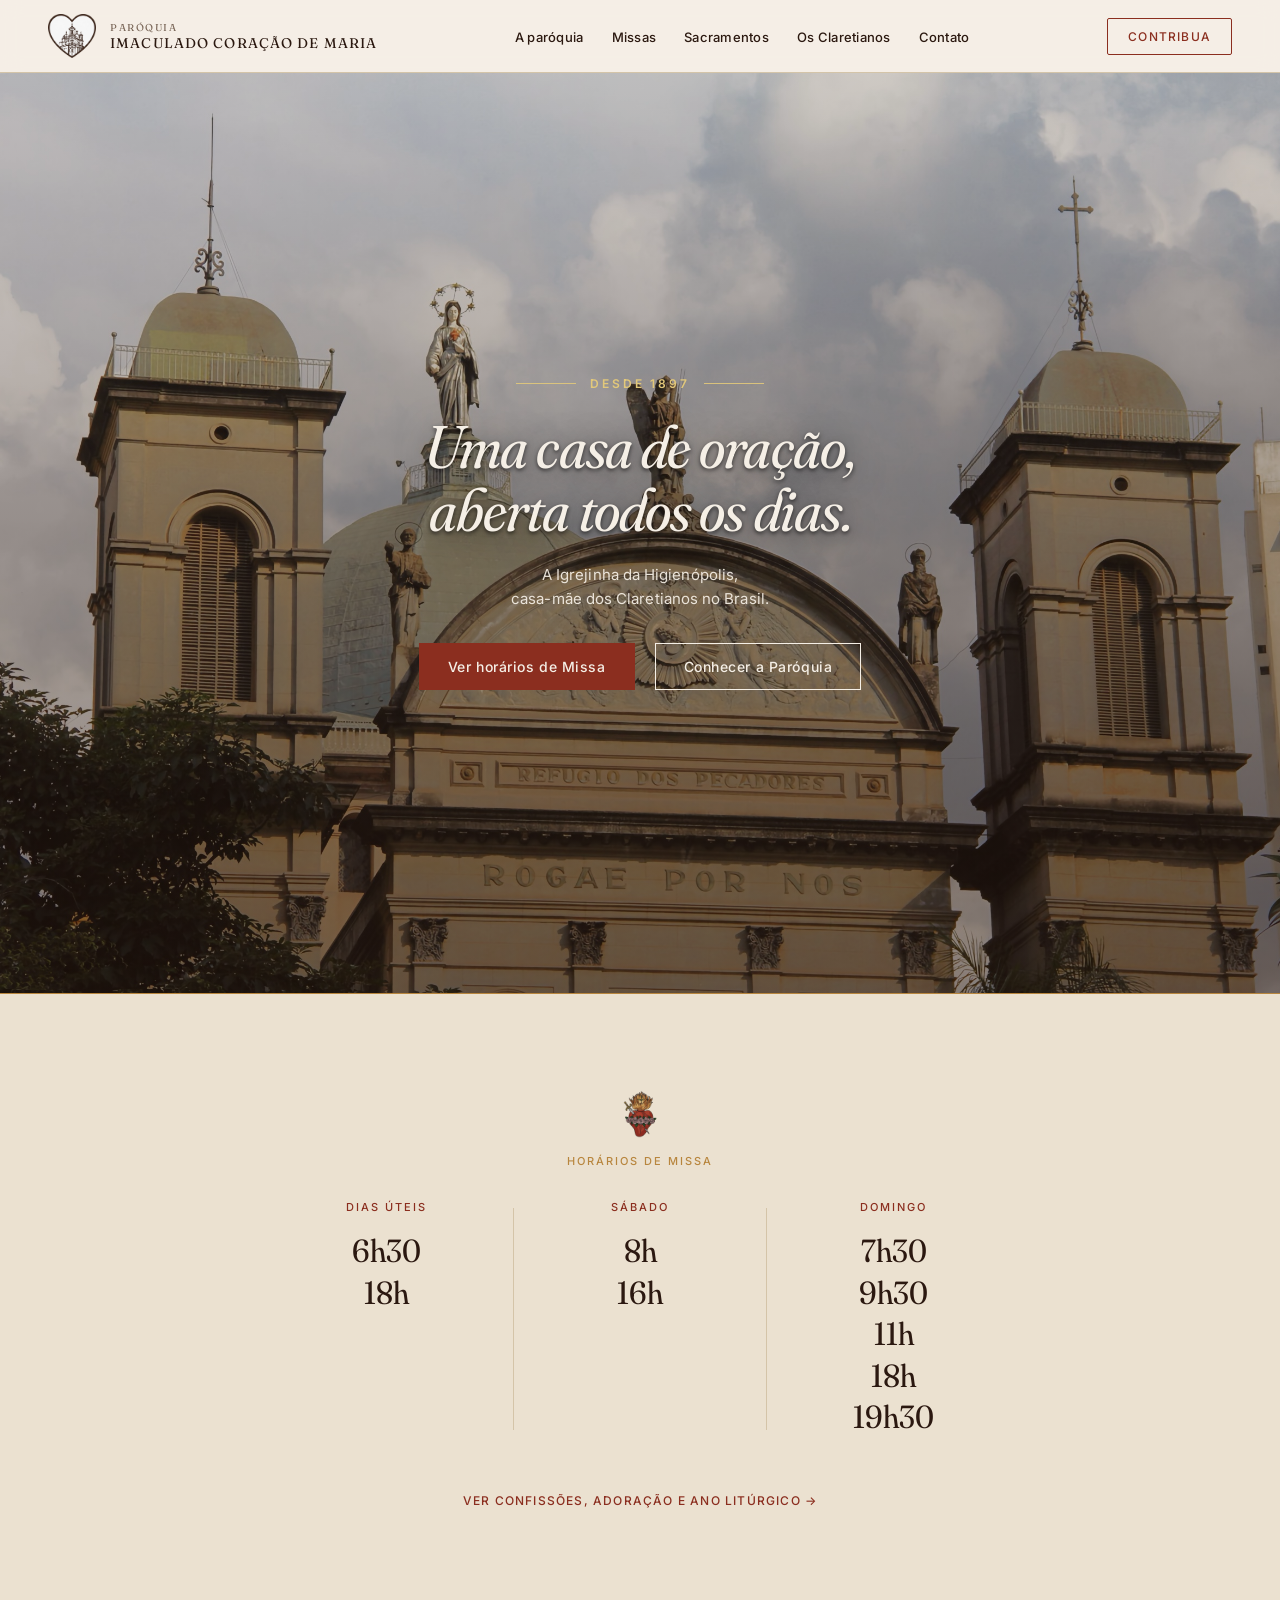
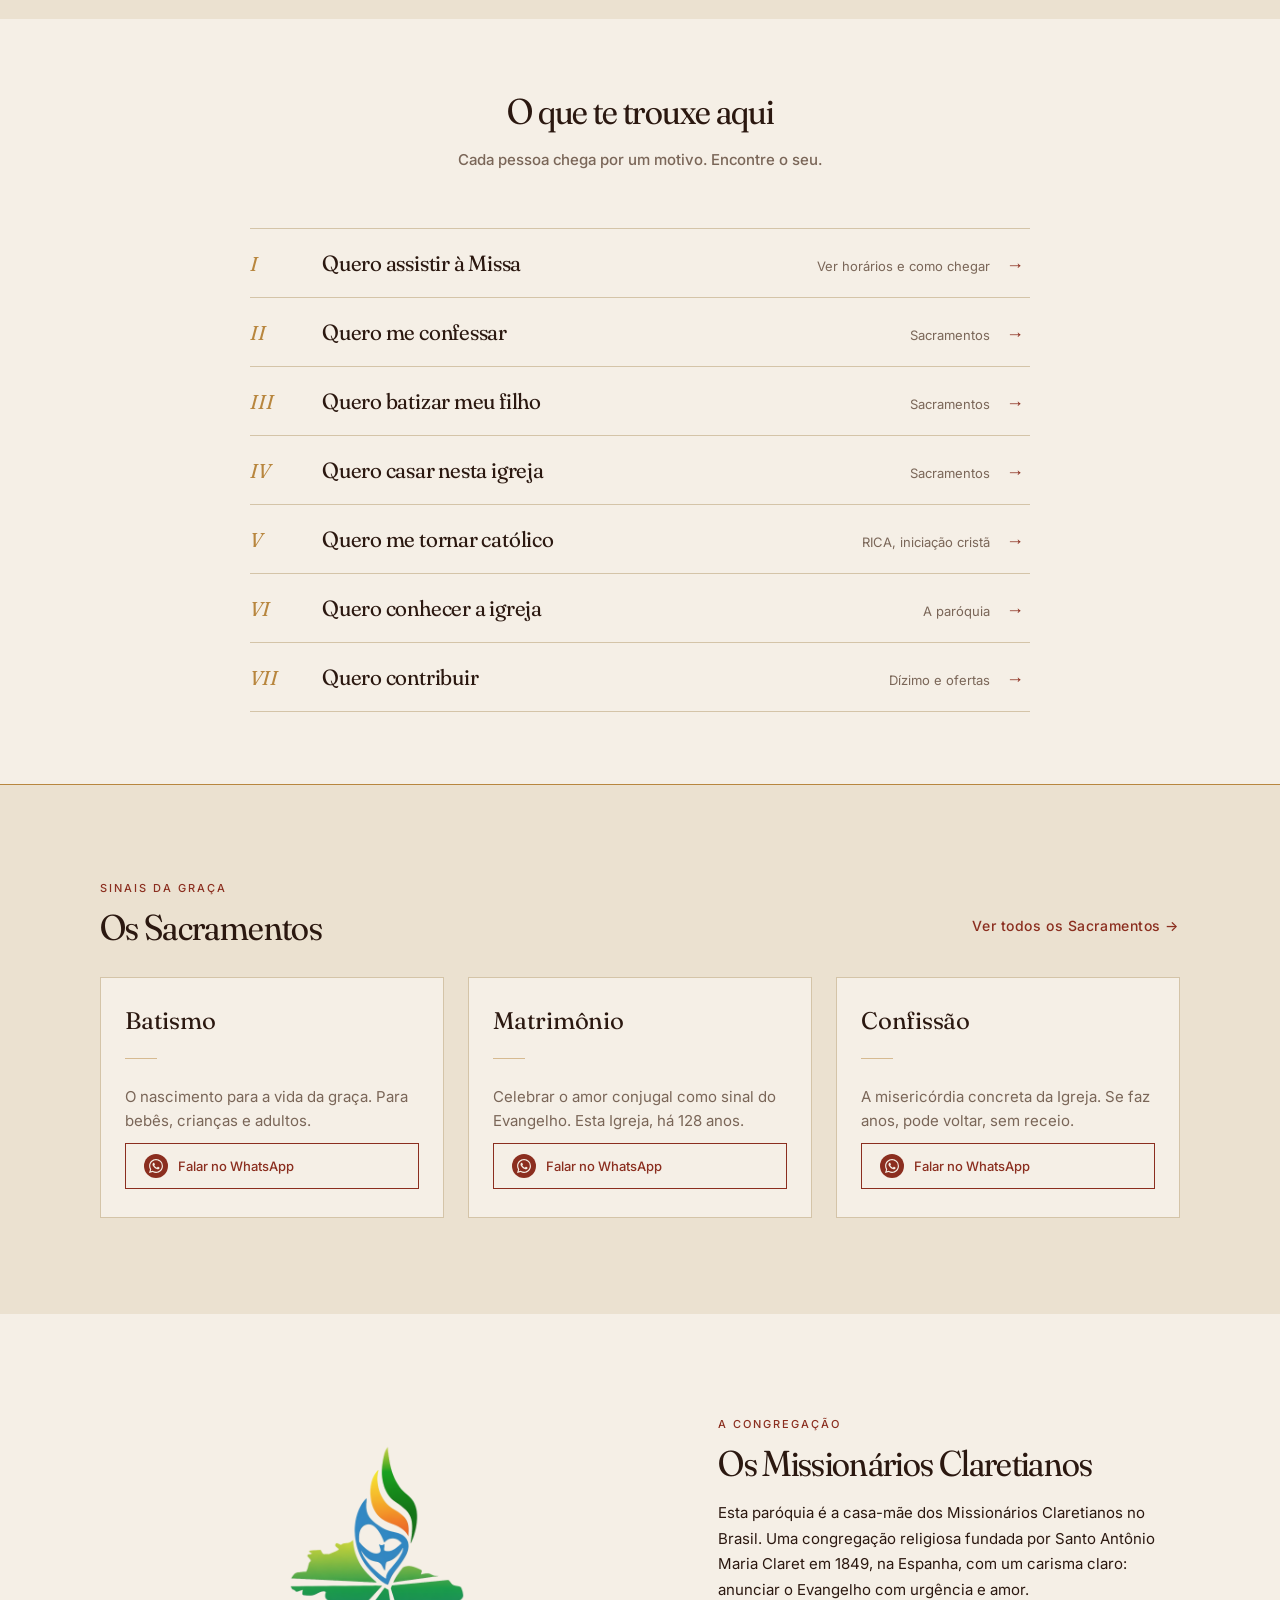
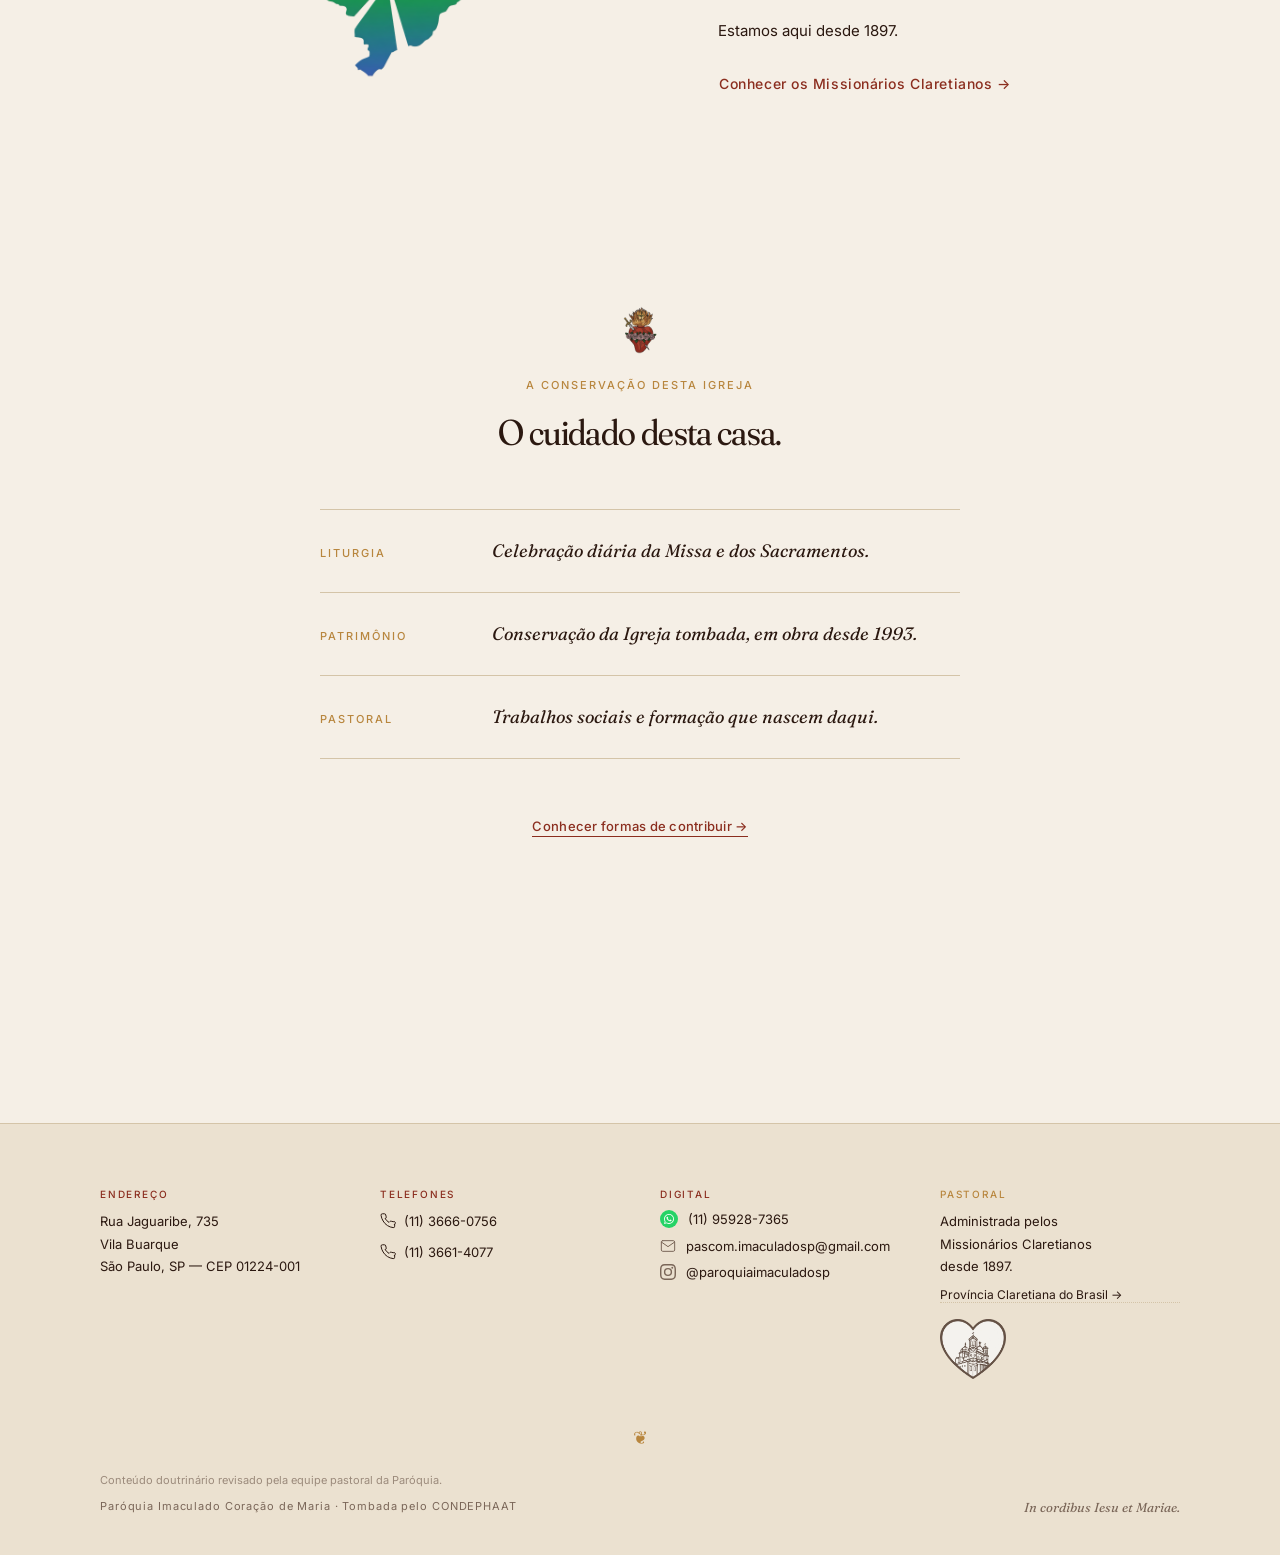
==== commit 1fa34a1f: "Os Claretianos: hero refeito, foto fundador em editorial-block, respiro entre seções, bug double-fli" ====
--- a/site/index.html
+++ b/site/index.html
@@ -211,14 +211,14 @@
     <!-- OS CLARETIANOS -------------------------------------------- -->
     <section class="editorial-block fade-in" aria-label="Os Missionários Claretianos">
       <div class="editorial-block-grid">
-        <figure class="ed-fig ed-fig--portrait">
-          <div class="ed-fig-frame">
-            <img src="assets/santo-antonio-claret.jpg"
-                 alt="Santo Antônio Maria Claret, fundador dos Missionários Claretianos"
-                 loading="lazy"
-                 style="object-position: center top;"/>
-          </div>
-        </figure>
+        <!-- Logo da Província Claretiana do Brasil. Tratamento como
+             ornamento isolado, sem frame, mantendo cores oficiais. -->
+        <div style="display:flex; align-items:center; justify-content:center; padding:48px 0;">
+          <img src="assets/logo-claretianos-provincia.png"
+               alt="Logo da Província Claretiana do Brasil"
+               loading="lazy"
+               style="height:240px; width:auto; object-fit:contain;"/>
+        </div>
         <div class="editorial-block-text">
           <div class="eyebrow">A Congregação</div>
           <h2>Os Missionários Claretianos</h2>
--- a/site/site.css
+++ b/site/site.css
@@ -642,8 +642,9 @@
   border: 1px solid var(--ink-carmine);
 }
 .wa-btn--mono .wa-circle--mono svg { fill: var(--ink-carmine); }
-.sac-accord-wa .wa-circle { background: var(--ink-carmine); }
-.sac-accord-wa .wa-circle svg { fill: var(--ink-cream); }
+/* Hover: ícone e borda ficam visíveis sobre fundo carmim */
+.wa-btn--mono:hover .wa-circle--mono { border-color: var(--ink-cream); }
+.wa-btn--mono:hover .wa-circle--mono svg { color: var(--ink-cream) !important; fill: var(--ink-cream) !important; }
 
 /* ================================================================
    CLARETIANOS
@@ -694,7 +695,7 @@
 /* Horários — layout editorial vertical */
 .missa-horario-block {
   background: var(--ink-parchment); border-top: 1px solid var(--ink-gold);
-  padding: 56px 48px; margin: 32px 0; max-width: 680px;
+  padding: 56px 48px; margin: 32px 0;
 }
 .missa-group { text-align: center; padding: 32px 0; border-top: 1px solid var(--ink-rule); }
 .missa-group:first-of-type { border-top: 0; padding-top: 0; }
@@ -715,12 +716,10 @@
 .missa-orn { color: var(--ink-gold); font-family: serif; font-size: 12px; opacity: 0.7; }
 .missa-horario-note { font-family: var(--font-body); font-size: var(--fs-small); color: var(--ink-mute); margin: 24px 0 0; text-align: center; }
 
-/* Adoração Eucarística — contemplativo centralizado, sem foto */
+/* Adoração Eucarística */
 .adoracao-section {
-  max-width: 640px;
-  margin: 0 auto;
-  text-align: center;
-  padding: var(--space-section) 24px;
+  text-align: left;
+  padding: var(--space-section) 0;
 }
 .adoracao-section h2 { margin-bottom: 16px; }
 .adoracao-lead {
@@ -774,7 +773,7 @@
    SACRAMENTOS ACCORDION
    ================================================================ */
 .sac-accord-wrap { margin-top: 32px; }
-.sac-accord-grid { display: grid; grid-template-columns: 1fr 1fr; gap: 1px; background: var(--ink-rule); border: 1px solid var(--ink-rule); }
+.sac-accord-grid { display: grid; grid-template-columns: 1fr; gap: 1px; background: var(--ink-rule); border: 1px solid var(--ink-rule); }
 .sac-accord-card { background: var(--ink-cream); }
 .sac-accord-card.open { background: var(--ink-parchment); }
 .sac-accord-header {
@@ -797,70 +796,9 @@
 }
 .sac-accord-text p { font-family: var(--font-body); font-size: var(--fs-body); line-height: 1.7; color: var(--ink-deep); margin: 0 0 12px; }
 .sac-accord-text p:last-child { margin: 0; }
-.sac-accord-wa { display: inline-flex; margin-top: 8px; }
-/* Slot decorativo */
-.sac-accord-deco { background: var(--ink-cream); padding: 28px; display: flex; align-items: center; justify-content: center; }
-.sac-accord-deco--wide { grid-column: span 2; }
-.sac-accord-deco--wide .ed-fig-frame img { aspect-ratio: 16/9; max-height: 300px; }
-
-/* Matrimônio — bloco em destaque fora do accordion — redesenhado */
-.matrimonio-featured {
-  background: var(--ink-parchment);
-  border-top: 1px solid var(--ink-gold);
-  padding: 56px 48px;
-  margin: 0;
-}
-.matrimonio-header {
-  display: flex;
-  align-items: baseline;
-  gap: 16px;
-  flex-wrap: wrap;
-  margin-bottom: 32px;
-}
-.matrimonio-numeral {
-  font-family: var(--font-display);
-  font-style: italic;
-  font-size: 32px;
-  color: var(--ink-gold);
-  font-variation-settings: "opsz" 96, "SOFT" 50;
-  flex-shrink: 0;
-}
-.matrimonio-grid {
-  display: grid;
-  grid-template-columns: 1fr 1fr;
-  gap: 48px;
-  align-items: start;
-  max-width: 960px;
-}
-.matrimonio-text h2 { margin: 0 0 16px; }
-.matrimonio-lead {
-  font-family: var(--font-display); font-style: italic; font-weight: 400;
-  font-size: 20px; line-height: 1.55; color: var(--ink-deep);
-  margin: 0 0 16px;
-  font-variation-settings: "opsz" 72, "SOFT" 50;
-}
-.matrimonio-text p { font-family: var(--font-body); font-size: var(--fs-body); line-height: 1.7; max-width: 52ch; margin: 0 0 20px; color: var(--ink-deep); }
-.matrimonio-cta { margin-top: 8px; }
-.matrimonio-photo { margin: 0; }
-
 /* RICA — sem background, alinhado como conteúdo normal */
 .rica-section { max-width: 720px; margin: var(--space-section) 0; }
-.rica-header {
-  display: flex;
-  align-items: baseline;
-  gap: 16px;
-  flex-wrap: wrap;
-  margin-bottom: 32px;
-}
-.rica-numeral {
-  font-family: var(--font-display);
-  font-style: italic;
-  font-size: 32px;
-  color: var(--ink-gold);
-  font-variation-settings: "opsz" 96, "SOFT" 50;
-  flex-shrink: 0;
-}
-.rica-section h2 { margin: 0; }
+.rica-section h2 { margin: 0 0 16px; }
 .rica-section p { font-family: var(--font-body); font-size: var(--fs-body); line-height: 1.65; max-width: 58ch; margin: 0 0 14px; }
 
 /* ================================================================
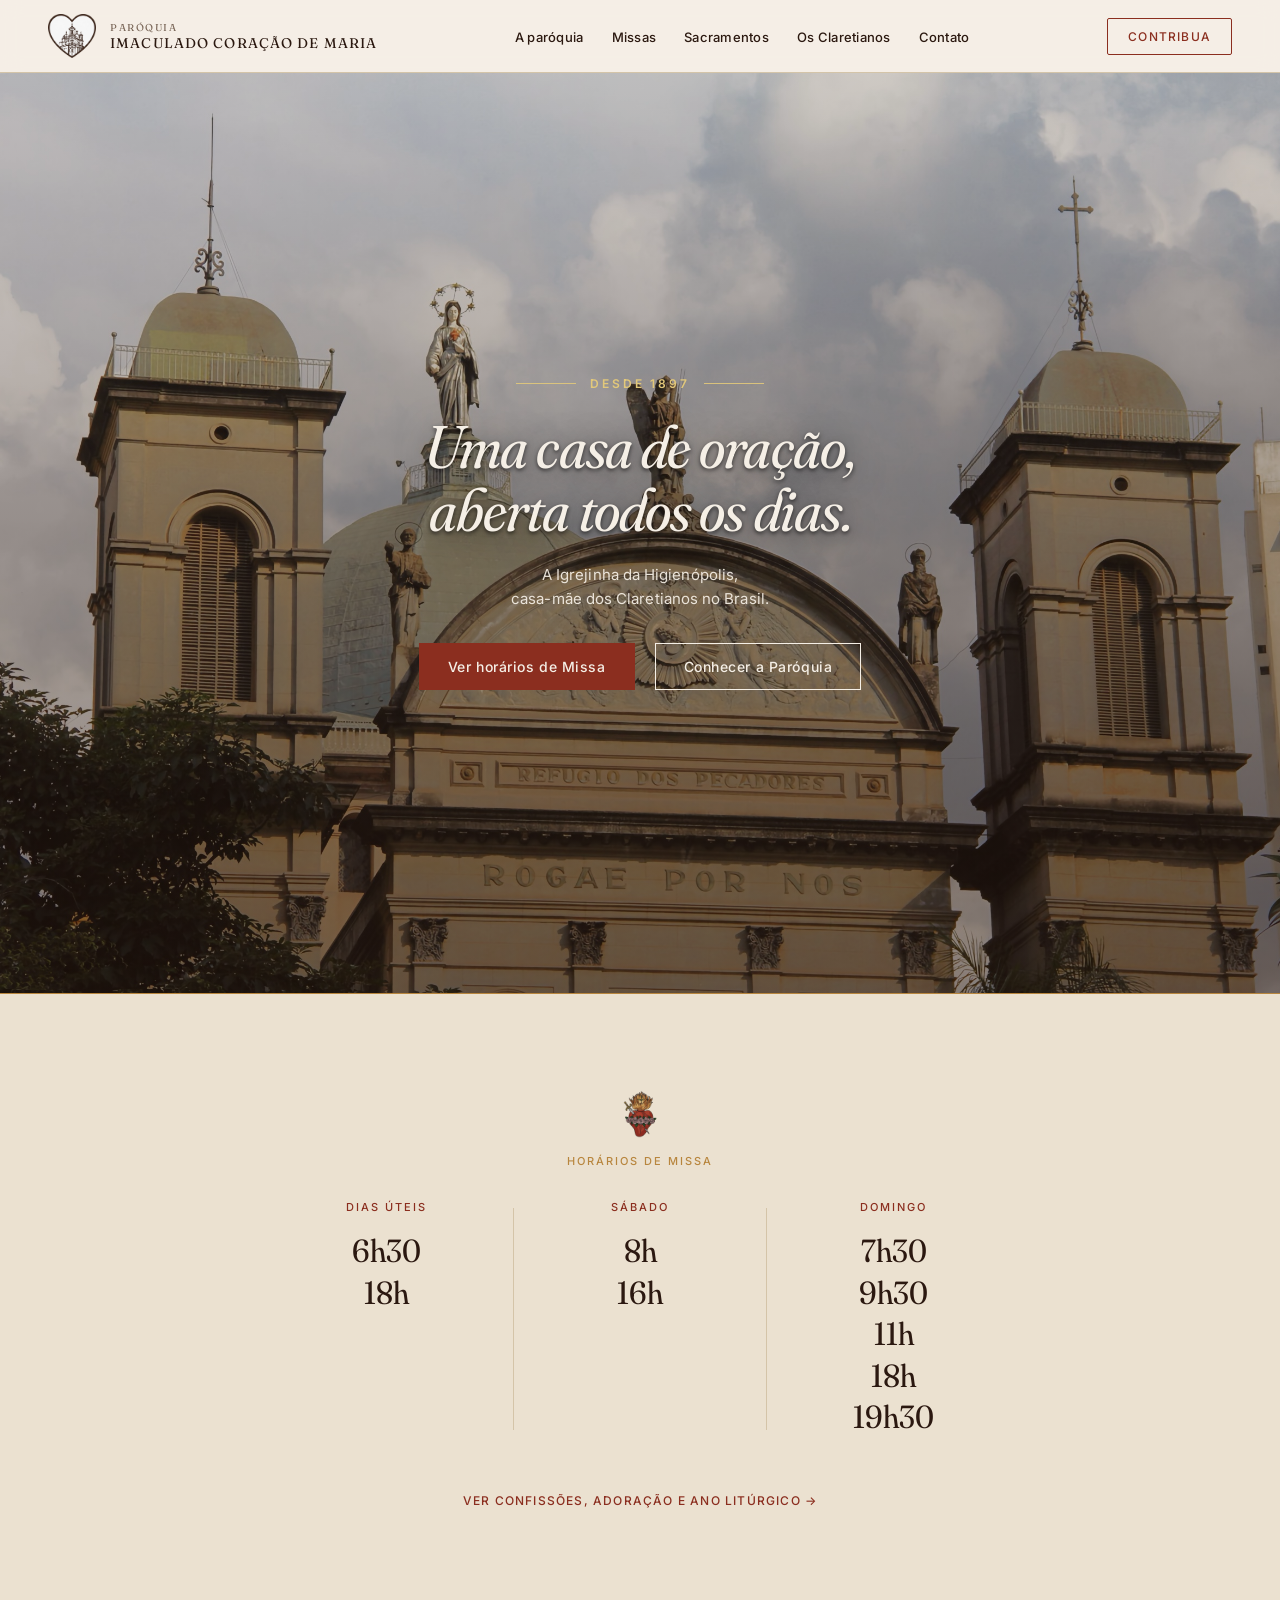
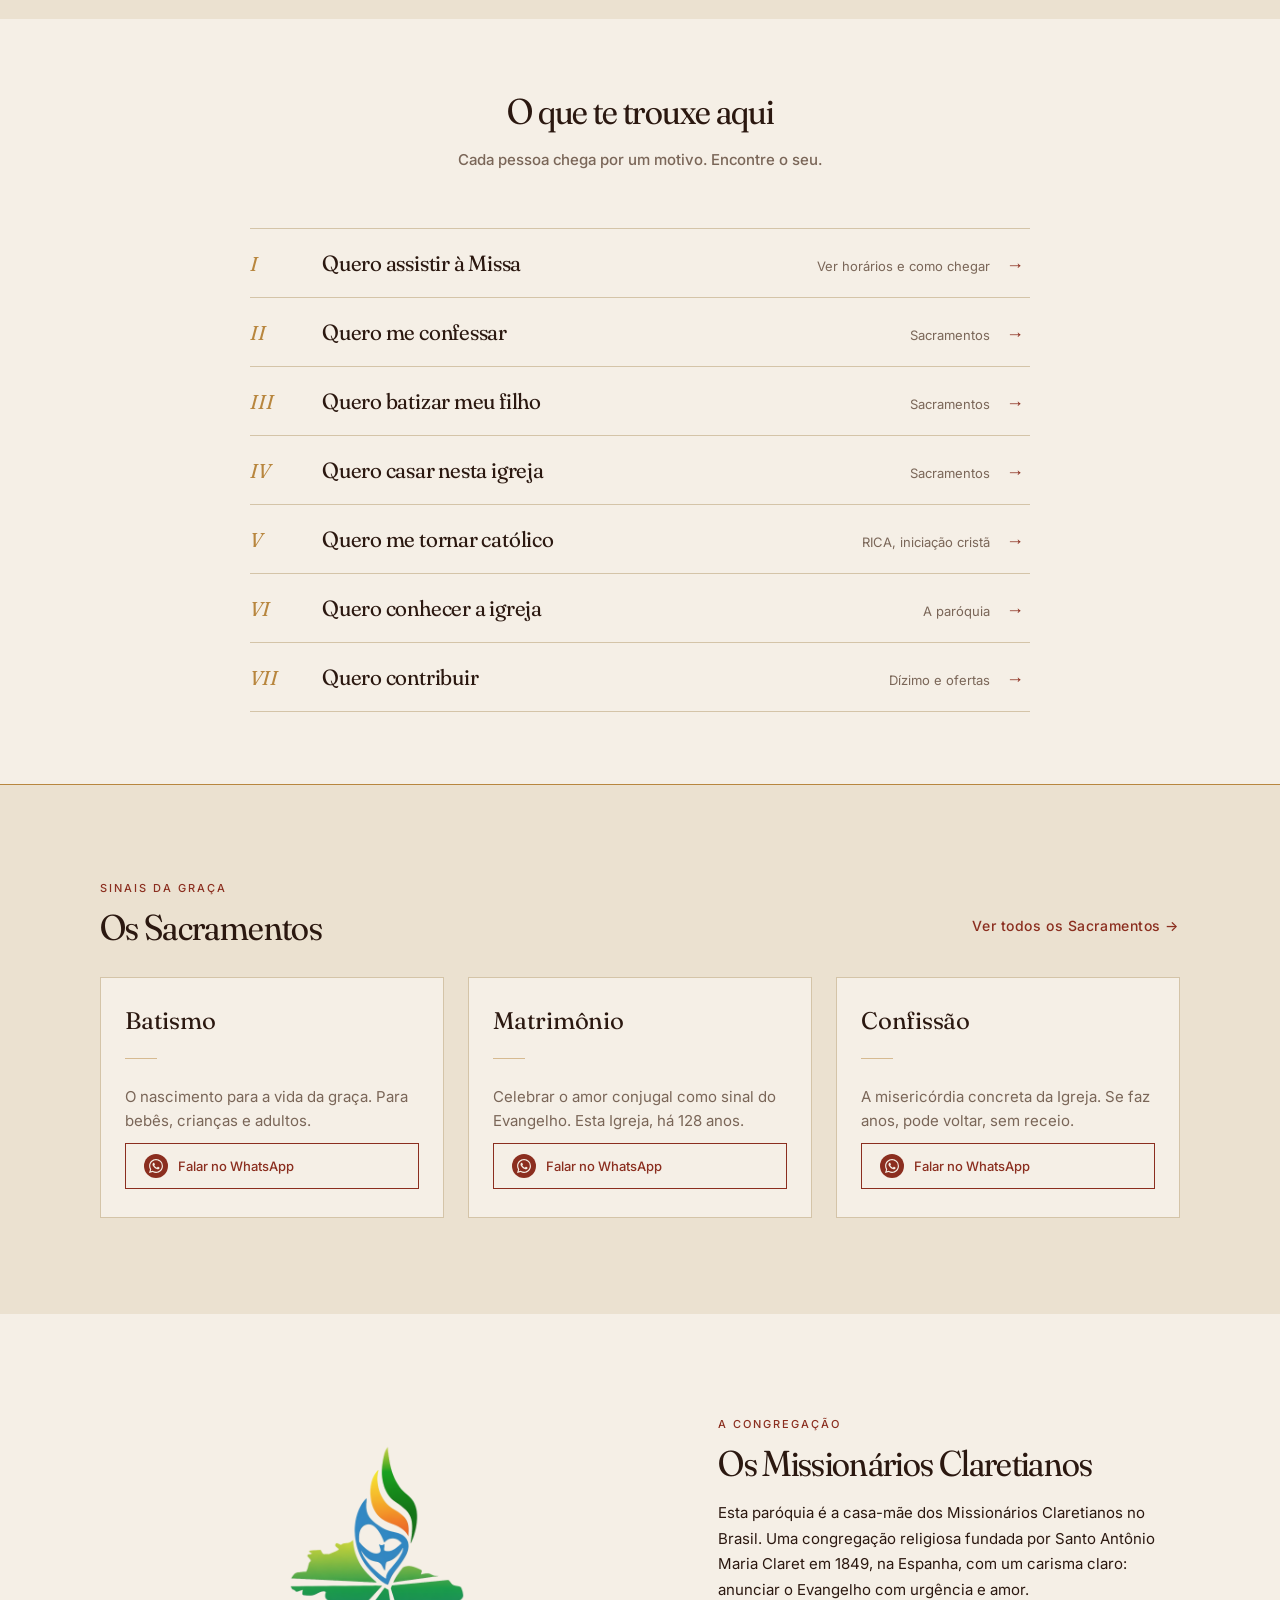
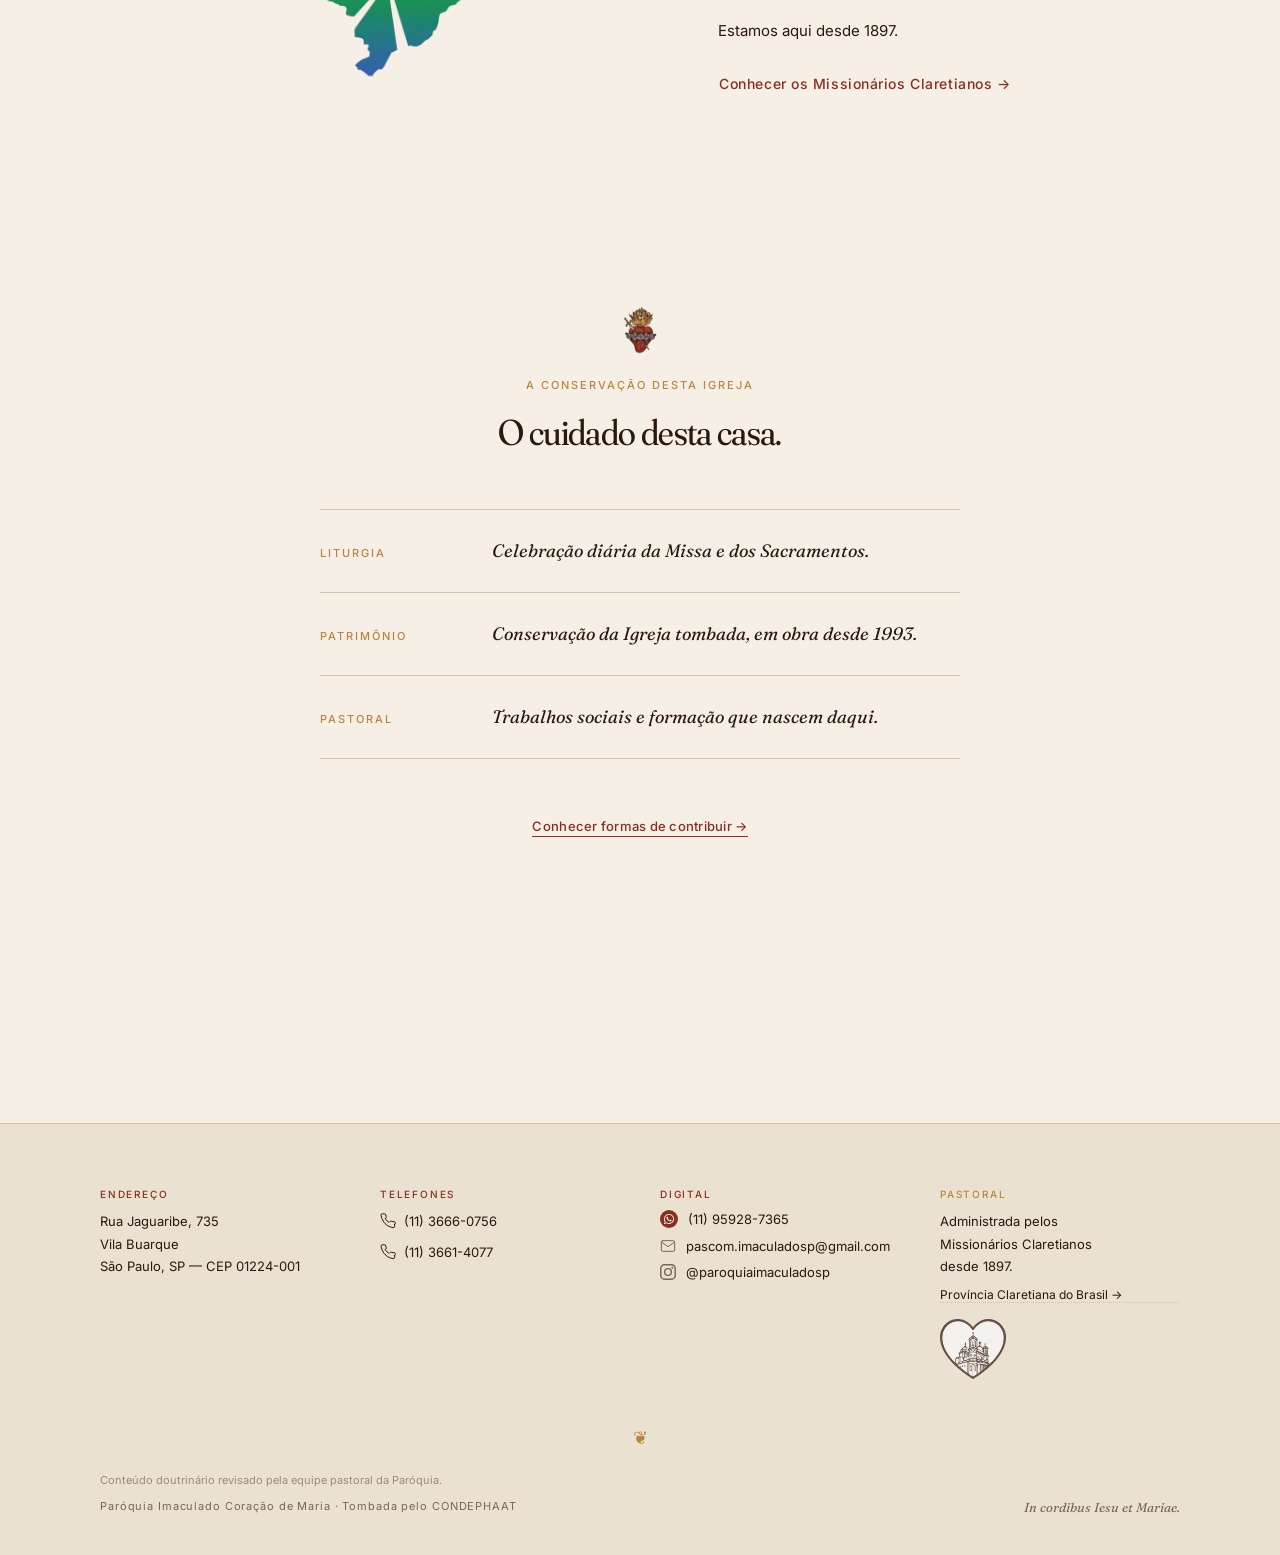
==== commit d8a447cf: "Mensagem descritiva do que mudou" ====
--- a/site/index.html
+++ b/site/index.html
@@ -32,6 +32,26 @@
       </ul>
     </nav>
     <a href="contribua.html" class="nav-contribua">Contribua</a>
+    <details class="mobile-menu">
+      <summary class="mobile-menu-toggle" aria-label="Menu">
+        <span class="mobile-menu-icon-open" aria-hidden="true">
+          <svg xmlns="http://www.w3.org/2000/svg" width="22" height="22" viewBox="0 0 24 24" fill="none" stroke="currentColor" stroke-width="1.5" stroke-linecap="round" stroke-linejoin="round"><line x1="3" y1="6" x2="21" y2="6"/><line x1="3" y1="12" x2="21" y2="12"/><line x1="3" y1="18" x2="21" y2="18"/></svg>
+        </span>
+        <span class="mobile-menu-icon-close" aria-hidden="true">
+          <svg xmlns="http://www.w3.org/2000/svg" width="22" height="22" viewBox="0 0 24 24" fill="none" stroke="currentColor" stroke-width="1.5" stroke-linecap="round" stroke-linejoin="round"><line x1="18" y1="6" x2="6" y2="18"/><line x1="6" y1="6" x2="18" y2="18"/></svg>
+        </span>
+      </summary>
+      <div class="mobile-menu-nav">
+        <ul>
+          <li><a href="a-paroquia.html">A paróquia</a></li>
+          <li><a href="missas.html">Missas</a></li>
+          <li><a href="sacramentos.html">Sacramentos</a></li>
+          <li><a href="os-claretianos.html">Os Claretianos</a></li>
+          <li><a href="contato.html">Contato</a></li>
+        </ul>
+        <a href="contribua.html" class="nav-contribua-mobile">Contribua</a>
+      </div>
+    </details>
   </header>
 
   <!-- ============================================================
--- a/site/site.css
+++ b/site/site.css
@@ -163,6 +163,10 @@
   transition: all 140ms;
 }
 .wa-btn:hover { background: var(--ink-carmine); color: var(--ink-cream); }
+/* Variante verde oficial — usada exclusivamente na página Contato */
+.wa-btn--green { background: #25D366; color: #FFFFFF; border-color: #25D366; }
+.wa-btn--green:hover { background: #1FB855; border-color: #1FB855; color: #FFFFFF; }
+.wa-btn--green .wa-circle { background: rgba(255, 255, 255, 0.20); }
 .wa-circle {
   display: inline-flex; align-items: center; justify-content: center;
   background: #25D366; border-radius: 50%; flex-shrink: 0;
@@ -306,6 +310,57 @@
   transition: all 200ms;
 }
 .nav-contribua:hover { background: var(--ink-carmine); color: var(--ink-cream); }
+
+/* ================================================================
+   MOBILE MENU (details/summary, CSS puro — zero JS)
+   ================================================================ */
+details.mobile-menu { display: none; } /* desktop: escondido */
+
+.mobile-menu-toggle {
+  display: flex; align-items: center; justify-content: center;
+  width: 40px; height: 40px;
+  list-style: none; cursor: pointer; user-select: none;
+  color: var(--ink-deep);
+}
+.mobile-menu-toggle::-webkit-details-marker { display: none; }
+.mobile-menu-toggle::marker { display: none; content: ''; }
+
+.mobile-menu-icon-open  { display: flex; }
+.mobile-menu-icon-close { display: none; }
+details.mobile-menu[open] .mobile-menu-icon-open  { display: none; }
+details.mobile-menu[open] .mobile-menu-icon-close { display: flex; }
+
+.mobile-menu-nav { display: none; }
+details.mobile-menu[open] .mobile-menu-nav {
+  display: flex; flex-direction: column;
+  position: fixed; inset: 0; z-index: 9;
+  background: var(--ink-cream);
+  padding: 80px 32px 48px;
+  overflow-y: auto;
+}
+.mobile-menu-nav ul {
+  list-style: none; padding: 0; margin: 0;
+  display: flex; flex-direction: column;
+}
+.mobile-menu-nav li { border-bottom: 1px solid var(--ink-rule); }
+.mobile-menu-nav li a {
+  display: block;
+  font-family: var(--font-display); font-style: italic; font-size: 24px;
+  color: var(--ink-deep); text-decoration: none;
+  padding: 20px 0;
+  transition: color 140ms;
+}
+.mobile-menu-nav li a:hover { color: var(--ink-carmine); }
+.mobile-menu-nav .nav-contribua-mobile {
+  display: inline-block; margin-top: 36px; align-self: flex-start;
+  font-family: var(--font-ui); font-size: 12px; font-weight: 500;
+  letter-spacing: 0.1em; text-transform: uppercase;
+  color: var(--ink-cream); background: var(--ink-carmine);
+  border: 1px solid var(--ink-carmine); border-radius: 2px;
+  padding: 12px 24px; text-decoration: none;
+  transition: background 200ms;
+}
+.mobile-menu-nav .nav-contribua-mobile:hover { background: #6B1F12; border-color: #6B1F12; }
 
 /* ================================================================
    MAIN LAYOUT
@@ -928,6 +983,158 @@
 .contato-sch > div span:first-child { color: var(--ink-mute); }
 
 /* ================================================================
+   CONTATO PAGE — v2 redesenho editorial
+   ================================================================ */
+
+/* Grid 2 colunas — seção "Onde estamos" */
+.contato-loc-grid {
+  display: grid;
+  grid-template-columns: 1.2fr 1fr;
+  gap: 64px;
+  align-items: start;
+}
+
+/* Frame do mapa Google — mesmo padrão visual das fotos */
+.contato-map-frame {
+  background: var(--ink-cream);
+  padding: 8px;
+  border: 1px solid var(--ink-rule);
+  box-shadow: 0 2px 12px rgba(43, 24, 16, 0.08);
+}
+.contato-map-frame iframe {
+  display: block;
+  width: 100%;
+  height: 400px;
+  border: 0;
+}
+
+/* DL de canais de contato */
+.contato-canais-dl {
+  margin: 0;
+  padding: 0;
+  border-top: 1px solid var(--ink-rule);
+  max-width: 720px;
+}
+.contato-canais-row {
+  display: grid;
+  grid-template-columns: 160px 1fr;
+  gap: 40px;
+  padding: 28px 0;
+  border-bottom: 1px solid var(--ink-rule);
+  align-items: start;
+}
+.contato-canais-row dt {
+  font-family: var(--font-body);
+  font-size: var(--fs-eyebrow);
+  font-weight: 500;
+  letter-spacing: 0.18em;
+  text-transform: uppercase;
+  color: var(--ink-gold);
+  padding-top: 3px;
+}
+.contato-canais-row dd {
+  margin: 0;
+  font-family: var(--font-body);
+  font-size: var(--fs-body);
+  line-height: 1.65;
+  color: var(--ink-deep);
+}
+.contato-canais-row dd p { margin: 0 0 8px; }
+.contato-canais-row dd p:last-of-type { margin-bottom: 0; }
+.contato-canais-row dd .wa-btn { margin-top: 16px; }
+
+/* Número de telefone destacado no canal WhatsApp */
+.contato-canal-num {
+  font-family: var(--font-display);
+  font-weight: 400;
+  font-style: italic;
+  font-size: var(--fs-h3);
+  color: var(--ink-deep);
+  margin: 0 0 8px !important;
+  letter-spacing: -0.01em;
+  font-variation-settings: "opsz" 96, "SOFT" 50;
+}
+
+/* ================================================================
+   CONTATO v3 — layout editorial, duas colunas
+   ================================================================ */
+.contato-grid {
+  display: grid;
+  grid-template-columns: 1.1fr 1fr;
+  gap: 80px;
+  align-items: start;
+  margin-bottom: var(--space-section);
+}
+/* Endereço estruturado — fontes uniformes Inter, hierarquia por peso */
+.ch-addr-street {
+  font-family: var(--font-ui);
+  font-size: 16px;
+  font-weight: 500;
+  color: var(--ink-deep);
+  display: block;
+  margin: 20px 0 4px;
+}
+.ch-addr-city {
+  font-family: var(--font-ui);
+  font-size: 14px;
+  font-weight: 400;
+  color: var(--ink-deep);
+  opacity: 0.8;
+  display: block;
+  margin: 0 0 16px;
+}
+.ch-midot { color: var(--ink-gold); margin: 0 6px; }
+.ch-maps-link {
+  font-family: var(--font-ui);
+  font-size: 13px;
+  font-weight: 500;
+  letter-spacing: 0.04em;
+  color: var(--ink-carmine);
+  text-decoration: none;
+  border-bottom: 1px solid var(--ink-rule);
+  padding-bottom: 1px;
+  transition: border-color 140ms;
+}
+.ch-maps-link:hover { border-color: var(--ink-carmine); }
+.ch-maps-arrow { color: var(--ink-gold); margin-right: 4px; }
+/* Canais de contato — coluna direita */
+.ch-canal { border-top: 1px solid var(--ink-rule); padding: 20px 0; }
+.ch-canal:last-child { border-bottom: 1px solid var(--ink-rule); }
+.ch-canal-value {
+  font-family: var(--font-display);
+  font-weight: 400;
+  font-size: 22px;
+  letter-spacing: -0.01em;
+  font-variation-settings: "opsz" 96, "SOFT" 50;
+  color: var(--ink-deep);
+  display: block;
+  margin: 6px 0 4px;
+  text-decoration: none;
+}
+.ch-canal-value--sm { font-size: 18px; }
+.ch-canal-value a,
+.ch-canal-value--sm a { color: var(--ink-deep); text-decoration: none; transition: color 140ms; }
+.ch-canal-value a:hover,
+.ch-canal-value--sm a:hover { color: var(--ink-carmine); }
+.ch-canal-caption {
+  font-family: var(--font-ui);
+  font-size: 13px;
+  font-style: italic;
+  color: var(--ink-mute);
+  margin: 0 0 12px;
+  line-height: 1.5;
+}
+/* Mapa em largura total */
+.ch-map-frame {
+  background: var(--ink-cream);
+  border: 1px solid var(--ink-rule);
+  padding: 8px;
+  box-shadow: 0 2px 12px rgba(43, 24, 16, 0.08);
+  margin-top: 24px;
+}
+.ch-map-frame iframe { display: block; width: 100%; height: 400px; border: 0; }
+
+/* ================================================================
    SITE FOOTER
    ================================================================ */
 .site-footer { border-top: 1px solid var(--ink-rule); background: var(--ink-parchment); padding: 64px 48px 40px; margin-top: 96px; }
@@ -945,16 +1152,75 @@
 .foot-item a:hover { color: var(--ink-carmine); }
 .foot-icon { width: 16px; height: 16px; color: var(--ink-mute); flex-shrink: 0; vertical-align: middle; }
 .foot-logo { display: block; margin-top: 16px; height: 60px; width: auto; opacity: 0.78; }
+/* Ícone WhatsApp no footer — monocromático carmim, coerente com design system */
+.site-footer .wa-circle { background: var(--ink-carmine); }
 .foot-divider { text-align: center; color: var(--ink-gold); font-family: serif; font-size: 18px; margin: 48px 0 24px; display: block; }
 .foot-note { max-width: 1080px; margin: 0 auto 12px; font-family: var(--font-ui); font-size: var(--fs-mini); color: var(--ink-mute); opacity: 0.7; }
 .foot-mini { max-width: 1080px; margin: 0 auto; display: flex; justify-content: space-between; font-family: var(--font-ui); font-size: var(--fs-mini); letter-spacing: 0.08em; color: var(--ink-mute); }
 .foot-mini .latin { font-family: var(--font-display); font-style: italic; font-size: var(--fs-small); letter-spacing: 0; }
 
 /* ================================================================
+   CONTATO — bloco monumental ("janela iluminada na parede carmim")
+   ================================================================ */
+.contato-bloco-monumental {
+  position: relative;
+  width: 100vw;
+  margin-left: calc(50% - 50vw);
+  margin-top: 96px;
+  margin-bottom: 96px;
+}
+/* Fundo parchment full-bleed — dentro do design system, sem grito cromático */
+.contato-bloco-monumental__carmine {
+  background: var(--ink-parchment);
+  width: 100%;
+  padding: 80px 0;
+}
+/* Container interno — controla largura máxima e margens laterais */
+.contato-bloco-monumental__inner {
+  max-width: 1240px;
+  margin: 0 auto;
+  padding: 0 80px;
+  display: grid;
+  grid-template-columns: 1fr 1fr;
+  gap: 80px;
+  align-items: stretch;
+  box-sizing: border-box;
+}
+/* Wrapper da janela cream — flex para que o cream preencha toda a altura */
+.contato-bloco-monumental__cream-wrapper { display: flex; }
+/* Janela cream — ilha iluminada sobre a parede carmim, sem encostar nas bordas.
+   height: 100% + flex-direction: column mantém conteúdo top-aligned com ar abaixo. */
+.contato-bloco-monumental__cream {
+  background: var(--ink-cream);
+  padding: 56px 56px;
+  box-shadow: 8px 8px 24px rgba(43, 24, 16, 0.10);
+  max-width: 480px;
+  height: 100%;
+  display: flex;
+  flex-direction: column;
+  box-sizing: border-box;
+}
+/* Canais — coluna direita, tipografia padrão do site sobre parchment */
+.contato-bloco-monumental__canais { max-width: 480px; }
+.contato-bloco-monumental__canais .ch-canal-caption { color: var(--ink-deep); opacity: 0.65; }
+
+/* ================================================================
    RESPONSIVE
    ================================================================ */
+@media (max-width: 1024px) {
+  /* Bloco monumental laptop — margens reduzidas, gap menor */
+  .contato-bloco-monumental__carmine { padding: 64px 0; }
+  .contato-bloco-monumental__inner { padding: 0 40px; gap: 48px; }
+  .contato-bloco-monumental__cream { max-width: 420px; padding: 48px 48px; }
+  .contato-bloco-monumental__canais { max-width: 420px; }
+}
+
 @media (max-width: 900px) {
   .site-header nav { display: none; }
+  .nav-contribua { display: none; }
+  details.mobile-menu { display: block; }
+  .site-header { padding: 12px 20px; }
+  .brand-logo img { height: 36px; }
   .main, .home-inner { padding-left: 24px; padding-right: 24px; }
   .chapter-body,
   .claret-section .chapter-body,
@@ -972,6 +1238,9 @@
   .contato-end-grid { grid-template-columns: 1fr; }
   .contato-end-col { border-right: none; border-bottom: 1px solid var(--ink-rule); }
   .contato-end-col:last-child { border-bottom: none; }
+  .contato-loc-grid { grid-template-columns: 1fr; gap: 32px; }
+  .contato-canais-row { grid-template-columns: 1fr; gap: 6px; }
+  .contato-grid { grid-template-columns: 1fr; gap: 48px; }
   .arq-masonry { grid-template-columns: 1fr; }
   .arq-photo--wide { grid-column: span 1; }
   .missa-horario-block { padding: 40px 24px; }
@@ -982,6 +1251,8 @@
   .int-sub { display: none; }
   .matrimonio-featured { padding: 40px 24px; }
   .sac-rica { padding: 32px 24px; }
+  .contato-map-frame iframe { height: 300px; }
+  /* Bloco monumental tablet — nenhuma regra extra, coberto por 1024px acima */
 }
 
 @media (max-width: 768px) {
@@ -1000,7 +1271,23 @@
   .hero-title-light { font-size: 42px; }
   .hero-stack { padding: 64px 24px 48px; }
   .hero-sub { font-size: 14px; max-width: 360px; }
-  .sch-strip { padding-top: 64px; padding-bottom: 64px; }
+  /* Hero CTAs — coluna única no mobile */
+  .hero-ctas-light { flex-direction: column; gap: 12px; align-items: center; }
+  .hero-ctas-light a { width: 100%; max-width: 340px; text-align: center; }
+  /* Faixa de horários — empilha verticalmente */
+  .sch-strip { padding-top: 64px; padding-bottom: 64px; padding-left: 24px; padding-right: 24px; }
+  .sch-strip-cols { flex-direction: column; gap: 0; }
+  .sch-strip-sep { display: none; }
+  .sch-strip-col {
+    display: flex; align-items: center; justify-content: space-between;
+    padding: 18px 0;
+    border-bottom: 1px solid var(--ink-rule);
+  }
+  .sch-strip-col:last-child { border-bottom: none; }
+  .sch-day { margin-bottom: 0; }
+  .sch-times { font-size: 22px; text-align: right; line-height: 1.4; }
+  /* Sacramentos header — empilha */
+  .home-sac3-hdr { flex-direction: column; align-items: flex-start; gap: 12px; }
   .home-sac3 { padding: 64px 24px; }
   .home-sac3-grid { grid-template-columns: 1fr; }
   .dizimo-home { padding: 64px 24px; }
@@ -1011,6 +1298,25 @@
   .editorial-block-grid { grid-template-columns: 1fr; gap: 32px; }
   .visit-block { padding: 48px 24px; }
   .visit-hours-row { grid-template-columns: 1fr; gap: 4px; }
+  .ch-map-frame iframe { height: 300px; }
+  /* Bloco monumental mobile — coluna única, cream sobre canais, ilha com 24px de ar */
+  .contato-bloco-monumental { margin-top: 48px; margin-bottom: 48px; }
+  .contato-bloco-monumental__carmine { padding: 48px 0; }
+  .contato-bloco-monumental__inner {
+    grid-template-columns: 1fr;
+    gap: 32px;
+    padding: 0 24px;
+  }
+  .contato-bloco-monumental__cream {
+    max-width: 100%;
+    padding: 40px 32px;
+    box-shadow: 8px 8px 24px rgba(0, 0, 0, 0.25);
+  }
+  .contato-bloco-monumental__canais { max-width: 100%; }
+  .contato-bloco-monumental__cream .ornamento-coracao { width: 48px !important; height: 48px !important; }
+  /* Footer — coluna única */
+  .foot-grid { grid-template-columns: 1fr; gap: 32px; }
+  .site-footer { padding: 48px 24px 32px; margin-top: 64px; }
   /* Timeline mobile — trilho à esquerda */
   .tl-list::before { left: 16px; }
   .tl-item { grid-template-columns: 20px 1fr; gap: 12px; }
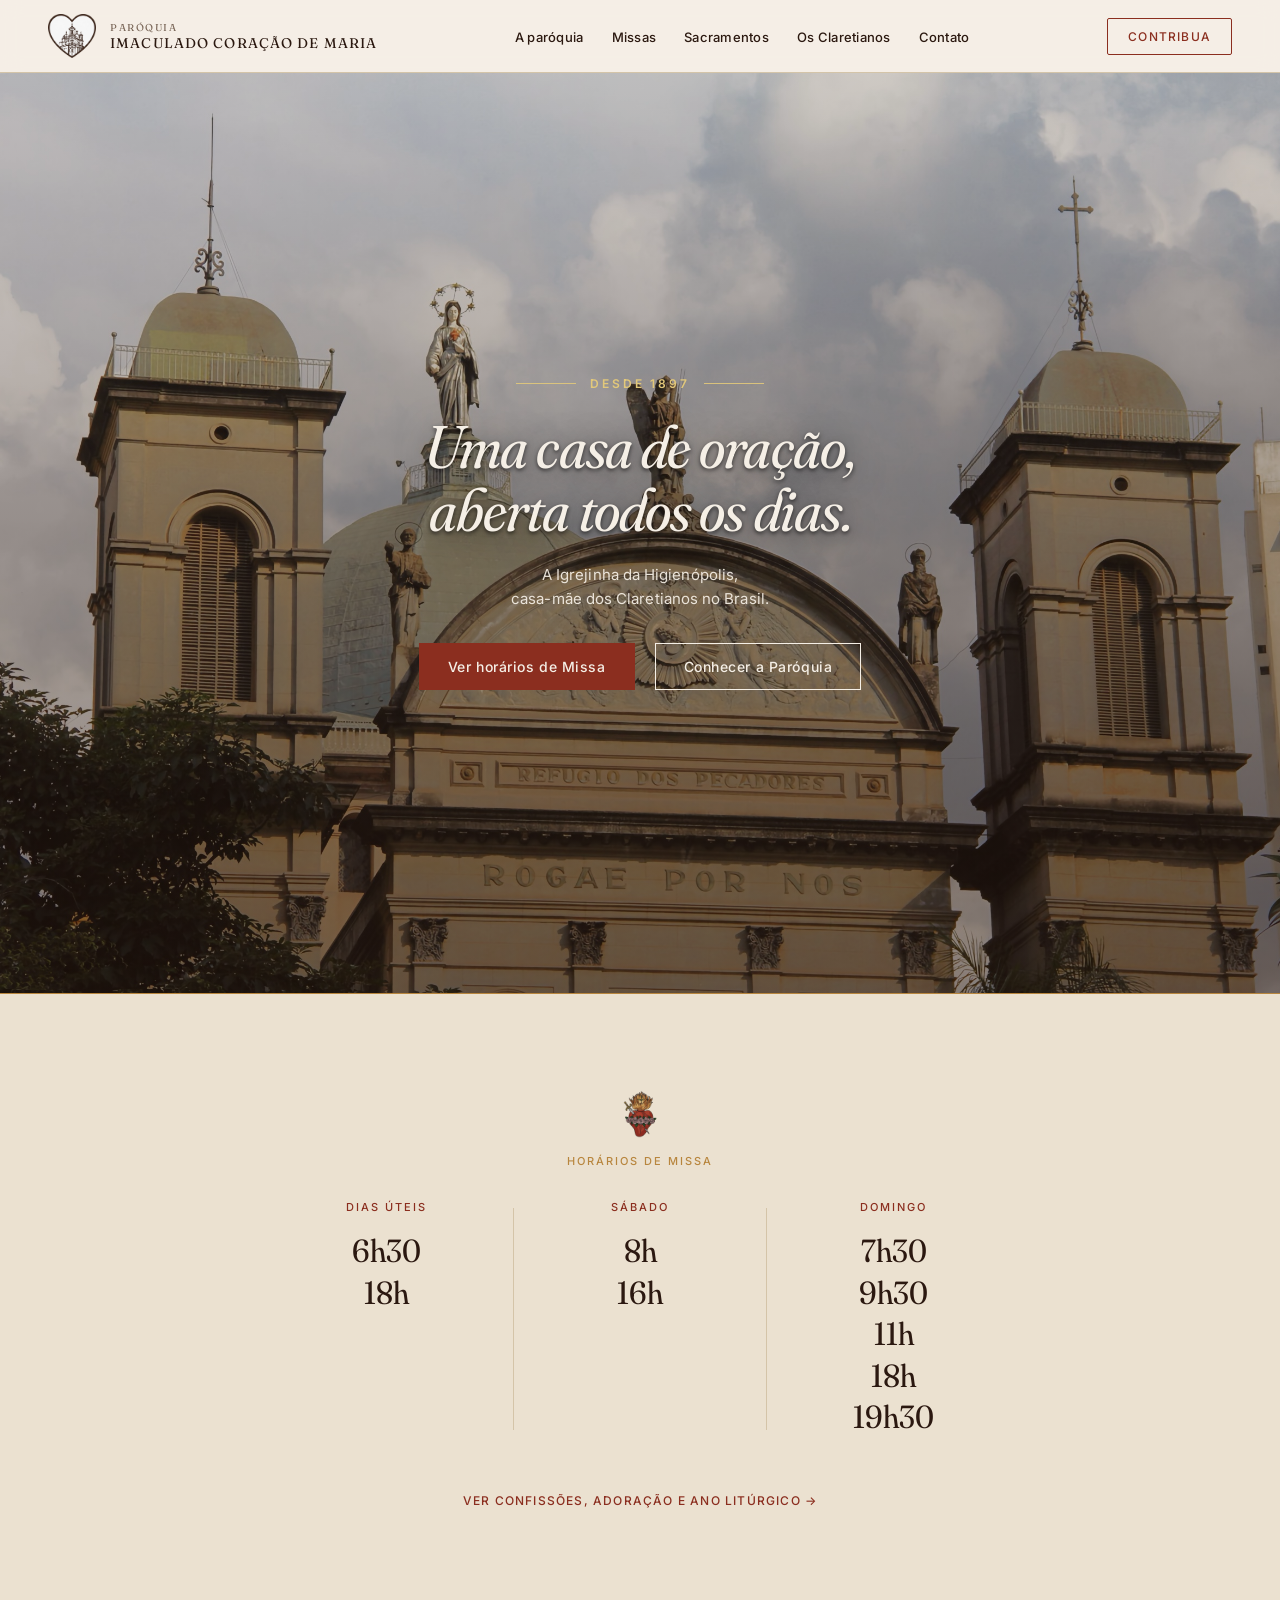
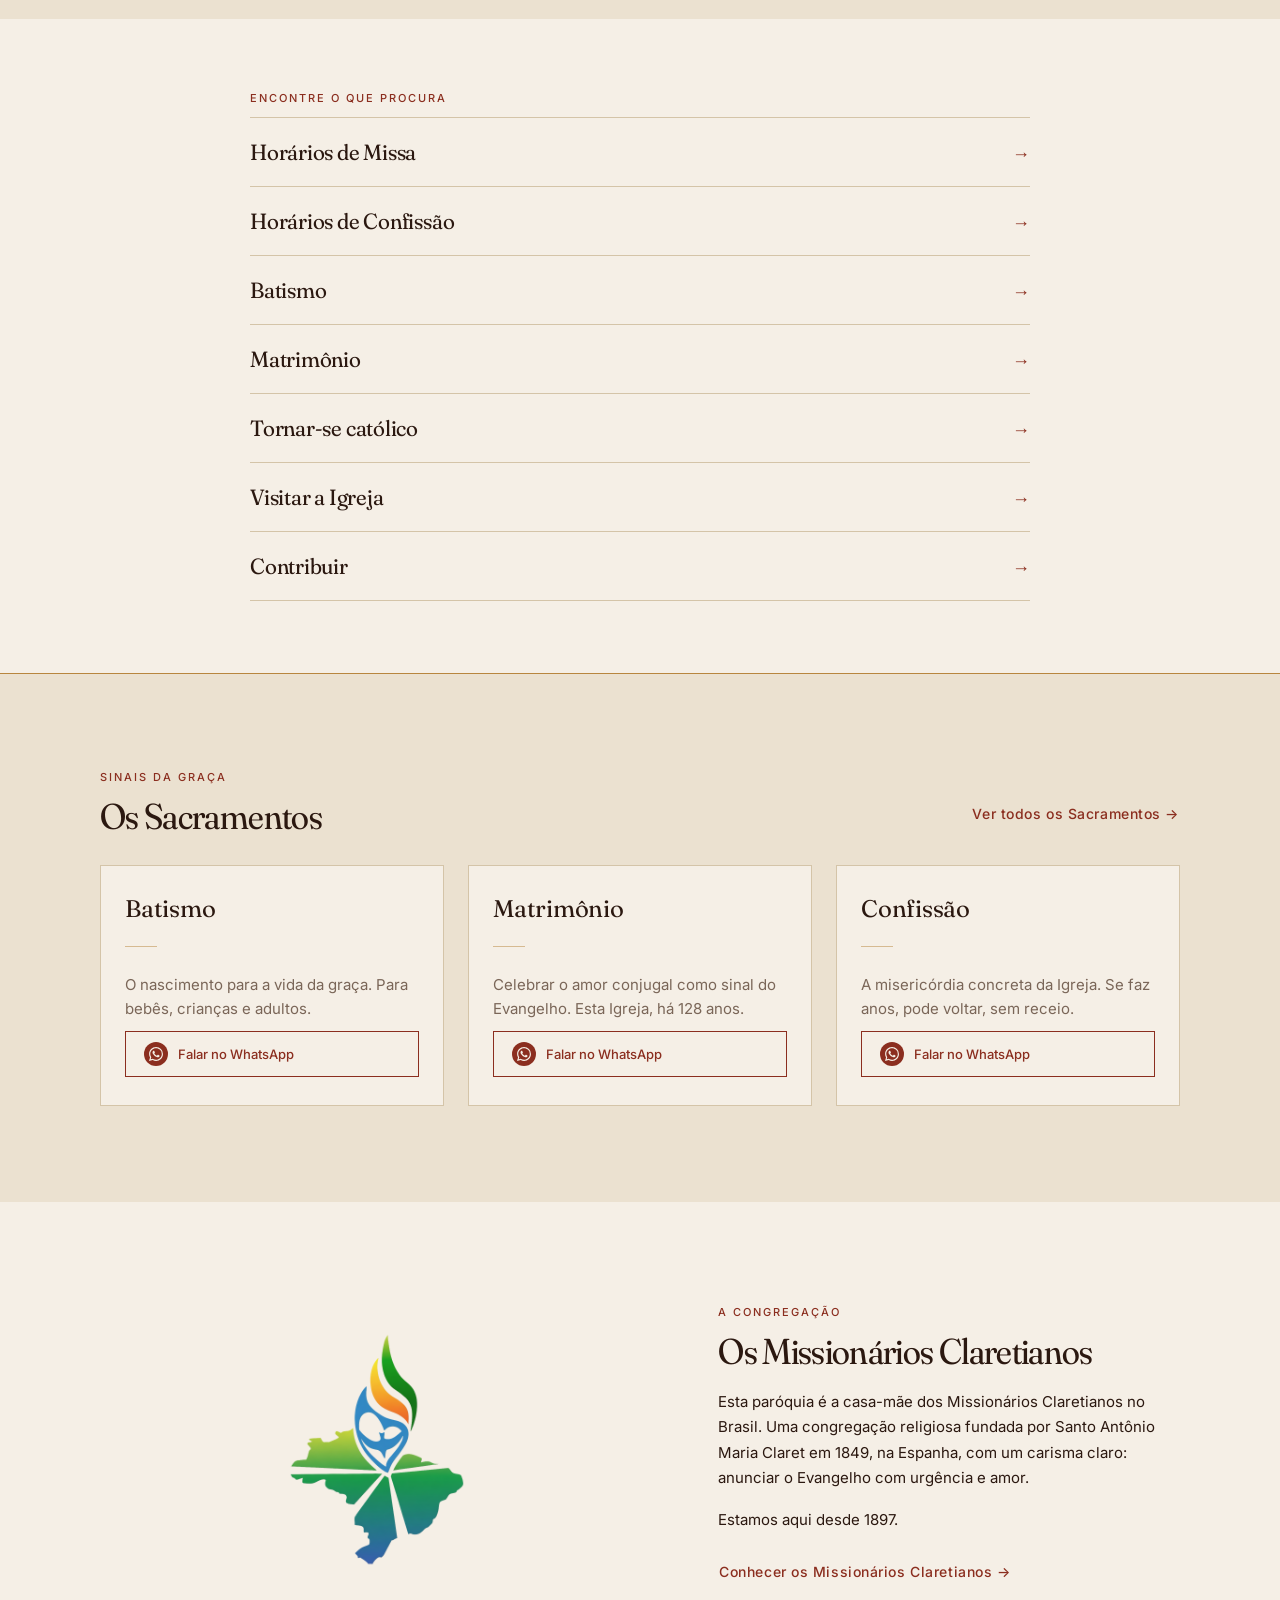
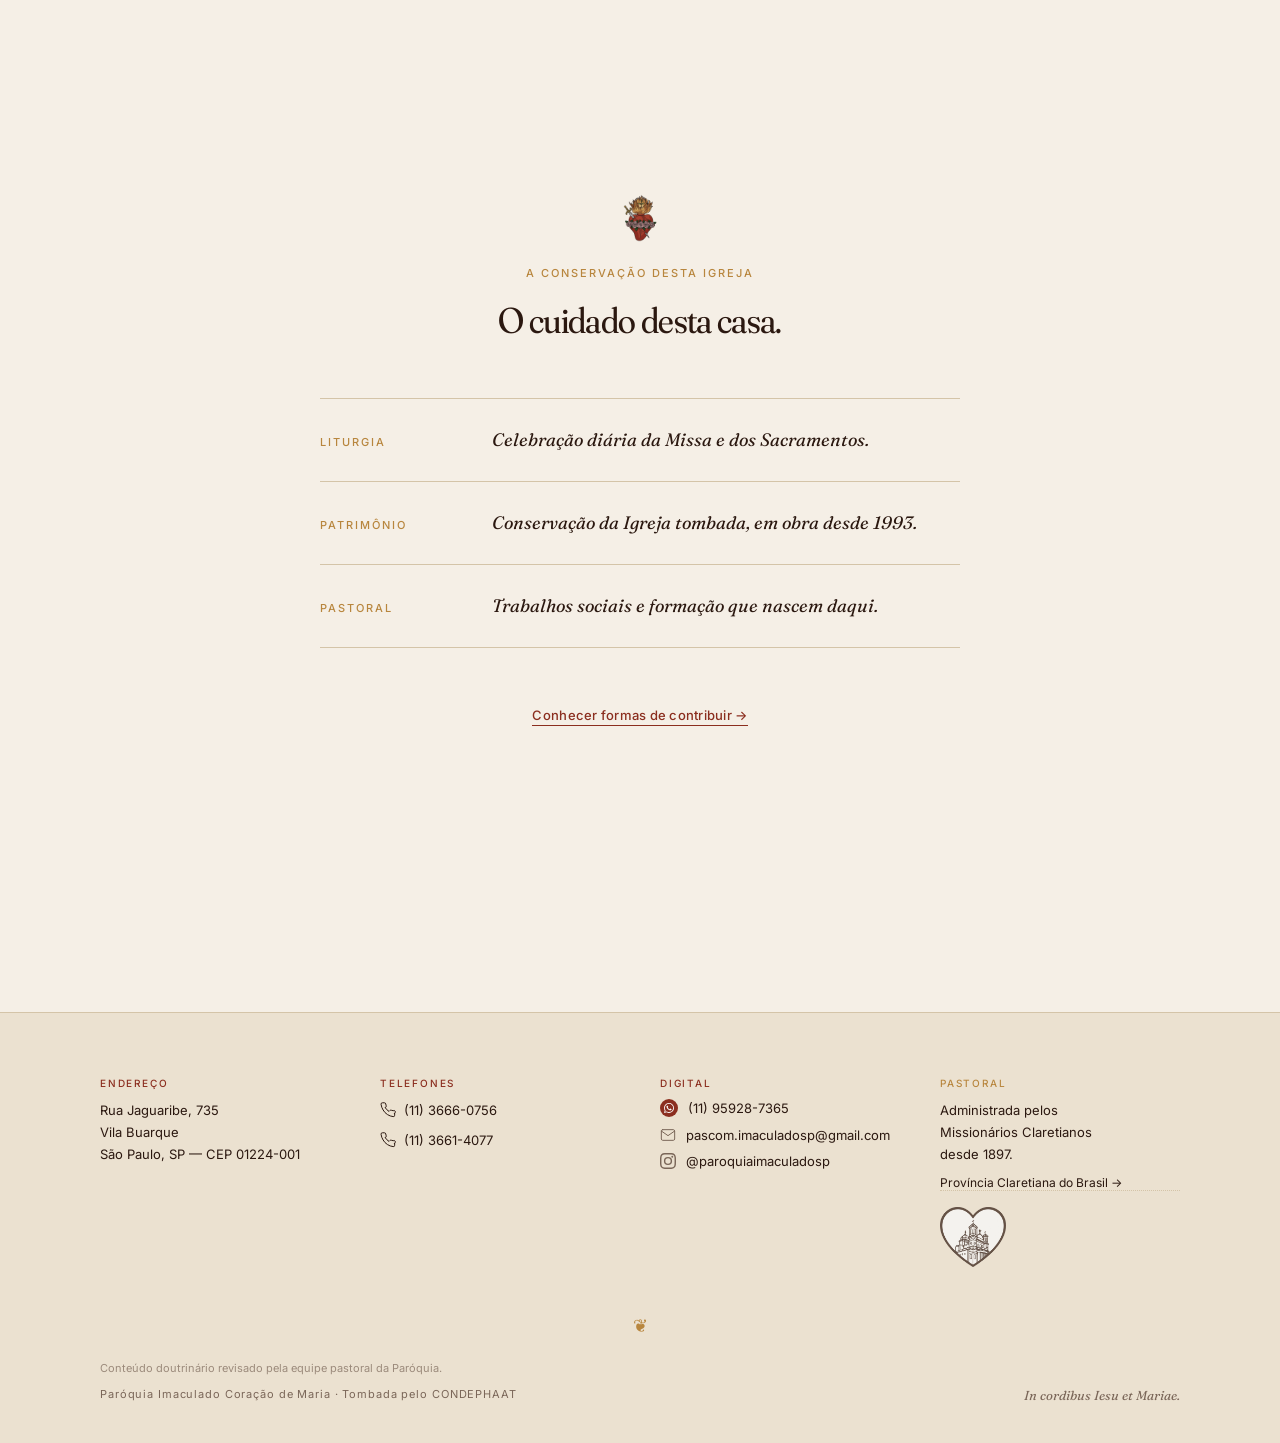
==== commit 80b1eca1: "Home: wayfinding refatorado (substantivos diretos, sem numerais)" ====
--- a/site/index.html
+++ b/site/index.html
@@ -5,6 +5,42 @@
   <title>Paróquia Imaculado Coração de Maria — Vila Buarque, São Paulo</title>
   <meta name="viewport" content="width=device-width, initial-scale=1.0"/>
   <meta name="description" content="Paróquia Imaculado Coração de Maria, Vila Buarque, São Paulo. Administrada pelos Missionários Claretianos desde 1897. Missas todos os dias."/>
+  <link rel="preconnect" href="https://fonts.googleapis.com">
+  <link rel="preconnect" href="https://fonts.gstatic.com" crossorigin>
+  <link rel="stylesheet" href="https://fonts.googleapis.com/css2?family=Fraunces:ital,opsz,wght@0,9..144,400;0,9..144,500;0,9..144,600;1,9..144,400;1,9..144,500&family=Inter:wght@400;500&display=swap">
+  <meta property="og:type" content="website">
+  <meta property="og:locale" content="pt_BR">
+  <meta property="og:site_name" content="Paróquia Imaculado Coração de Maria">
+  <meta property="og:title" content="Paróquia Imaculado Coração de Maria — Vila Buarque, São Paulo">
+  <meta property="og:description" content="Paróquia Imaculado Coração de Maria, Vila Buarque, São Paulo. Administrada pelos Missionários Claretianos desde 1897. Missas todos os dias.">
+  <meta property="og:image" content="https://felipefaraone.github.io/imaculado-coracao/site/assets/fachada-externa.jpg">
+  <meta property="og:url" content="https://felipefaraone.github.io/imaculado-coracao/site/index.html">
+  <meta name="twitter:card" content="summary_large_image">
+  <link rel="canonical" href="https://felipefaraone.github.io/imaculado-coracao/site/index.html">
+  <link rel="icon" href="assets/coracao-mariano-color-256.png">
+  <link rel="apple-touch-icon" href="assets/coracao-mariano-color-256.png">
+  <meta name="theme-color" content="#8B2E1F">
+  <!-- ATUALIZAR: trocar URLs absolutas para paroquiaimaculadosp.org.br quando publicar no domínio final -->
+  <script type="application/ld+json">
+  {
+    "@context": "https://schema.org",
+    "@type": "Church",
+    "name": "Paróquia Imaculado Coração de Maria",
+    "alternateName": "Igrejinha da Higienópolis",
+    "url": "https://felipefaraone.github.io/imaculado-coracao/site/",
+    "image": "https://felipefaraone.github.io/imaculado-coracao/site/assets/fachada-externa.jpg",
+    "telephone": "+551136660756",
+    "address": {
+      "@type": "PostalAddress",
+      "streetAddress": "Rua Jaguaribe, 735",
+      "addressLocality": "São Paulo",
+      "addressRegion": "SP",
+      "postalCode": "01224-001",
+      "addressCountry": "BR"
+    },
+    "sameAs": ["https://instagram.com/paroquiaimaculadosp"]
+  }
+  </script>
   <link rel="stylesheet" href="site.css"/>
   <script src="animations.js" defer></script>
 </head>
@@ -111,64 +147,47 @@
     <!-- POR ONDE QUER COMEÇAR --------------------------------- -->
     <section class="intentions fade-in" aria-label="Por onde quer começar">
       <div class="intentions-wrap">
-        <h2>O que te trouxe aqui</h2>
-        <p class="intentions-lead">
-          Cada pessoa chega por um motivo. Encontre o seu.
-        </p>
+        <div class="eyebrow">Encontre o que procura</div>
         <ol class="int-list">
           <li>
-            <a href="missas.html" class="int-item-link" aria-label="Quero assistir à Missa — Ver horários e como chegar">
-              <span class="int-num">I</span>
-              <span class="int-label">Quero assistir à Missa</span>
-              <span class="int-sub">Ver horários e como chegar</span>
-              <span class="int-arrow" aria-hidden="true">→</span>
-            </a>
-          </li>
-          <li>
-            <a href="sacramentos.html#confissao" class="int-item-link" aria-label="Quero me confessar — Sacramentos">
-              <span class="int-num">II</span>
-              <span class="int-label">Quero me confessar</span>
-              <span class="int-sub">Sacramentos</span>
-              <span class="int-arrow" aria-hidden="true">→</span>
-            </a>
-          </li>
-          <li>
-            <a href="sacramentos.html#batismo" class="int-item-link" aria-label="Quero batizar meu filho — Sacramentos">
-              <span class="int-num">III</span>
-              <span class="int-label">Quero batizar meu filho</span>
-              <span class="int-sub">Sacramentos</span>
-              <span class="int-arrow" aria-hidden="true">→</span>
-            </a>
-          </li>
-          <li>
-            <a href="sacramentos.html#matrimonio" class="int-item-link" aria-label="Quero casar nesta igreja — Sacramentos">
-              <span class="int-num">IV</span>
-              <span class="int-label">Quero casar nesta igreja</span>
-              <span class="int-sub">Sacramentos</span>
-              <span class="int-arrow" aria-hidden="true">→</span>
-            </a>
-          </li>
-          <li>
-            <a href="sacramentos.html#rica" class="int-item-link" aria-label="Quero me tornar católico — RICA, iniciação cristã">
-              <span class="int-num">V</span>
-              <span class="int-label">Quero me tornar católico</span>
-              <span class="int-sub">RICA, iniciação cristã</span>
-              <span class="int-arrow" aria-hidden="true">→</span>
-            </a>
-          </li>
-          <li>
-            <a href="a-paroquia.html" class="int-item-link" aria-label="Quero conhecer a igreja — A paróquia">
-              <span class="int-num">VI</span>
-              <span class="int-label">Quero conhecer a igreja</span>
-              <span class="int-sub">A paróquia</span>
-              <span class="int-arrow" aria-hidden="true">→</span>
-            </a>
-          </li>
-          <li>
-            <a href="contribua.html" class="int-item-link" aria-label="Quero contribuir — Dízimo e ofertas">
-              <span class="int-num">VII</span>
-              <span class="int-label">Quero contribuir</span>
-              <span class="int-sub">Dízimo e ofertas</span>
+            <a href="missas.html" class="int-item-link" aria-label="Horários de Missa">
+              <span class="int-label">Horários de Missa</span>
+              <span class="int-arrow" aria-hidden="true">→</span>
+            </a>
+          </li>
+          <li>
+            <a href="sacramentos.html#confissao" class="int-item-link" aria-label="Horários de Confissão">
+              <span class="int-label">Horários de Confissão</span>
+              <span class="int-arrow" aria-hidden="true">→</span>
+            </a>
+          </li>
+          <li>
+            <a href="sacramentos.html#batismo" class="int-item-link" aria-label="Batismo">
+              <span class="int-label">Batismo</span>
+              <span class="int-arrow" aria-hidden="true">→</span>
+            </a>
+          </li>
+          <li>
+            <a href="sacramentos.html#matrimonio" class="int-item-link" aria-label="Matrimônio">
+              <span class="int-label">Matrimônio</span>
+              <span class="int-arrow" aria-hidden="true">→</span>
+            </a>
+          </li>
+          <li>
+            <a href="sacramentos.html#rica" class="int-item-link" aria-label="Tornar-se católico">
+              <span class="int-label">Tornar-se católico</span>
+              <span class="int-arrow" aria-hidden="true">→</span>
+            </a>
+          </li>
+          <li>
+            <a href="a-paroquia.html#visitar" class="int-item-link" aria-label="Visitar a Igreja">
+              <span class="int-label">Visitar a Igreja</span>
+              <span class="int-arrow" aria-hidden="true">→</span>
+            </a>
+          </li>
+          <li>
+            <a href="contribua.html" class="int-item-link" aria-label="Contribuir">
+              <span class="int-label">Contribuir</span>
               <span class="int-arrow" aria-hidden="true">→</span>
             </a>
           </li>
@@ -216,7 +235,7 @@
             <h3>Confissão</h3>
             <div class="home-sac3-rule" aria-hidden="true"></div>
             <p>A misericórdia concreta da Igreja. Se faz anos, pode voltar, sem receio.</p>
-            <a href="https://wa.me/5511959287365?text=Ol%C3%A1%2C+gostaria+de+informa%C3%A7%C3%B5es+sobre+a+Confi%C3%A7%C3%A3o." class="wa-btn" target="_blank" rel="noopener" aria-label="Falar sobre Confissão no WhatsApp">
+            <a href="https://wa.me/5511959287365?text=Ol%C3%A1%2C+gostaria+de+informa%C3%A7%C3%B5es+sobre+a+Confiss%C3%A3o." class="wa-btn" target="_blank" rel="noopener" aria-label="Falar sobre Confissão no WhatsApp">
               <span class="wa-circle" style="width:24px;height:24px;" aria-hidden="true">
                 <svg viewBox="0 0 24 24" fill="white" style="width:14px;height:14px;"><path d="M17.472 14.382c-.297-.149-1.758-.867-2.03-.967-.273-.099-.471-.148-.67.15-.197.297-.767.966-.94 1.164-.173.199-.347.223-.644.075-.297-.15-1.255-.463-2.39-1.475-.883-.788-1.48-1.761-1.653-2.059-.173-.297-.018-.458.13-.606.134-.133.298-.347.446-.52.149-.174.198-.298.298-.497.099-.198.05-.371-.025-.52-.075-.149-.669-1.612-.916-2.207-.242-.579-.487-.5-.669-.51-.173-.008-.371-.01-.57-.01-.198 0-.52.074-.792.372-.272.297-1.04 1.016-1.04 2.479 0 1.462 1.065 2.875 1.213 3.074.149.198 2.096 3.2 5.077 4.487.709.306 1.262.489 1.694.625.712.227 1.36.195 1.871.118.571-.085 1.758-.719 2.006-1.413.248-.694.248-1.289.173-1.413-.074-.124-.272-.198-.57-.347m-5.421 7.403h-.004a9.87 9.87 0 01-5.031-1.378l-.361-.214-3.741.982.998-3.648-.235-.374a9.86 9.86 0 01-1.51-5.26c.001-5.45 4.436-9.884 9.888-9.884 2.64 0 5.122 1.03 6.988 2.898a9.825 9.825 0 012.893 6.994c-.003 5.45-4.437 9.884-9.885 9.884m8.413-18.297A11.815 11.815 0 0012.05 0C5.495 0 .16 5.335.157 11.892c0 2.096.547 4.142 1.588 5.945L.057 24l6.305-1.654a11.882 11.882 0 005.683 1.448h.005c6.554 0 11.89-5.335 11.893-11.893a11.821 11.821 0 00-3.48-8.413z"/></svg>
               </span>
--- a/site/site.css
+++ b/site/site.css
@@ -1,5 +1,3 @@
-@import url('https://fonts.googleapis.com/css2?family=Fraunces:ital,opsz,wght@0,9..144,400;0,9..144,500;0,9..144,600;1,9..144,400;1,9..144,500&family=Inter:wght@400;500&display=swap');
-
 /* ================================================================
    VARIÁVEIS — Paleta, tipografia e espaçamento
    ================================================================ */
@@ -492,15 +490,13 @@
 .int-list li { border-top: 1px solid var(--ink-rule); }
 .int-list li:last-child { border-bottom: 1px solid var(--ink-rule); }
 .int-item-link {
-  display: grid; grid-template-columns: 56px 1fr auto 24px;
+  display: grid; grid-template-columns: 1fr auto;
   gap: 16px; align-items: baseline;
   padding: 20px 0; text-decoration: none; color: inherit;
   transition: background 140ms, padding 140ms;
 }
 .int-item-link:hover { background: var(--ink-parchment); padding-left: 8px; padding-right: 8px; }
-.int-num { font-family: var(--font-display); font-style: italic; font-size: 20px; color: var(--ink-gold); }
 .int-label { font-family: var(--font-display); font-size: 22px; font-weight: 400; color: var(--ink-deep); letter-spacing: -0.01em; font-variation-settings: "opsz" 72, "SOFT" 50; }
-.int-sub { font-family: var(--font-body); font-size: var(--fs-small); color: var(--ink-mute); text-align: right; }
 .int-arrow { color: var(--ink-carmine); font-family: serif; font-size: 18px; }
 
 /* ================================================================
@@ -1247,8 +1243,6 @@
   .foot-grid { grid-template-columns: 1fr 1fr; }
   .history-break { margin-left: -24px; margin-right: -24px; }
   .ed-fig--portrait-float, .ed-fig--portrait-inline { float: none; width: 100%; margin: 0 0 24px; }
-  .int-item-link { grid-template-columns: 40px 1fr 24px; }
-  .int-sub { display: none; }
   .matrimonio-featured { padding: 40px 24px; }
   .sac-rica { padding: 32px 24px; }
   .contato-map-frame iframe { height: 300px; }
@@ -1290,6 +1284,7 @@
   .home-sac3-hdr { flex-direction: column; align-items: flex-start; gap: 12px; }
   .home-sac3 { padding: 64px 24px; }
   .home-sac3-grid { grid-template-columns: 1fr; }
+  .lit-grid { grid-template-columns: 1fr; }
   .dizimo-home { padding: 64px 24px; }
   .dizimo-home-header { margin-bottom: 40px; }
   .dizimo-home-item { grid-template-columns: 1fr; gap: 8px; padding: 20px 0; }
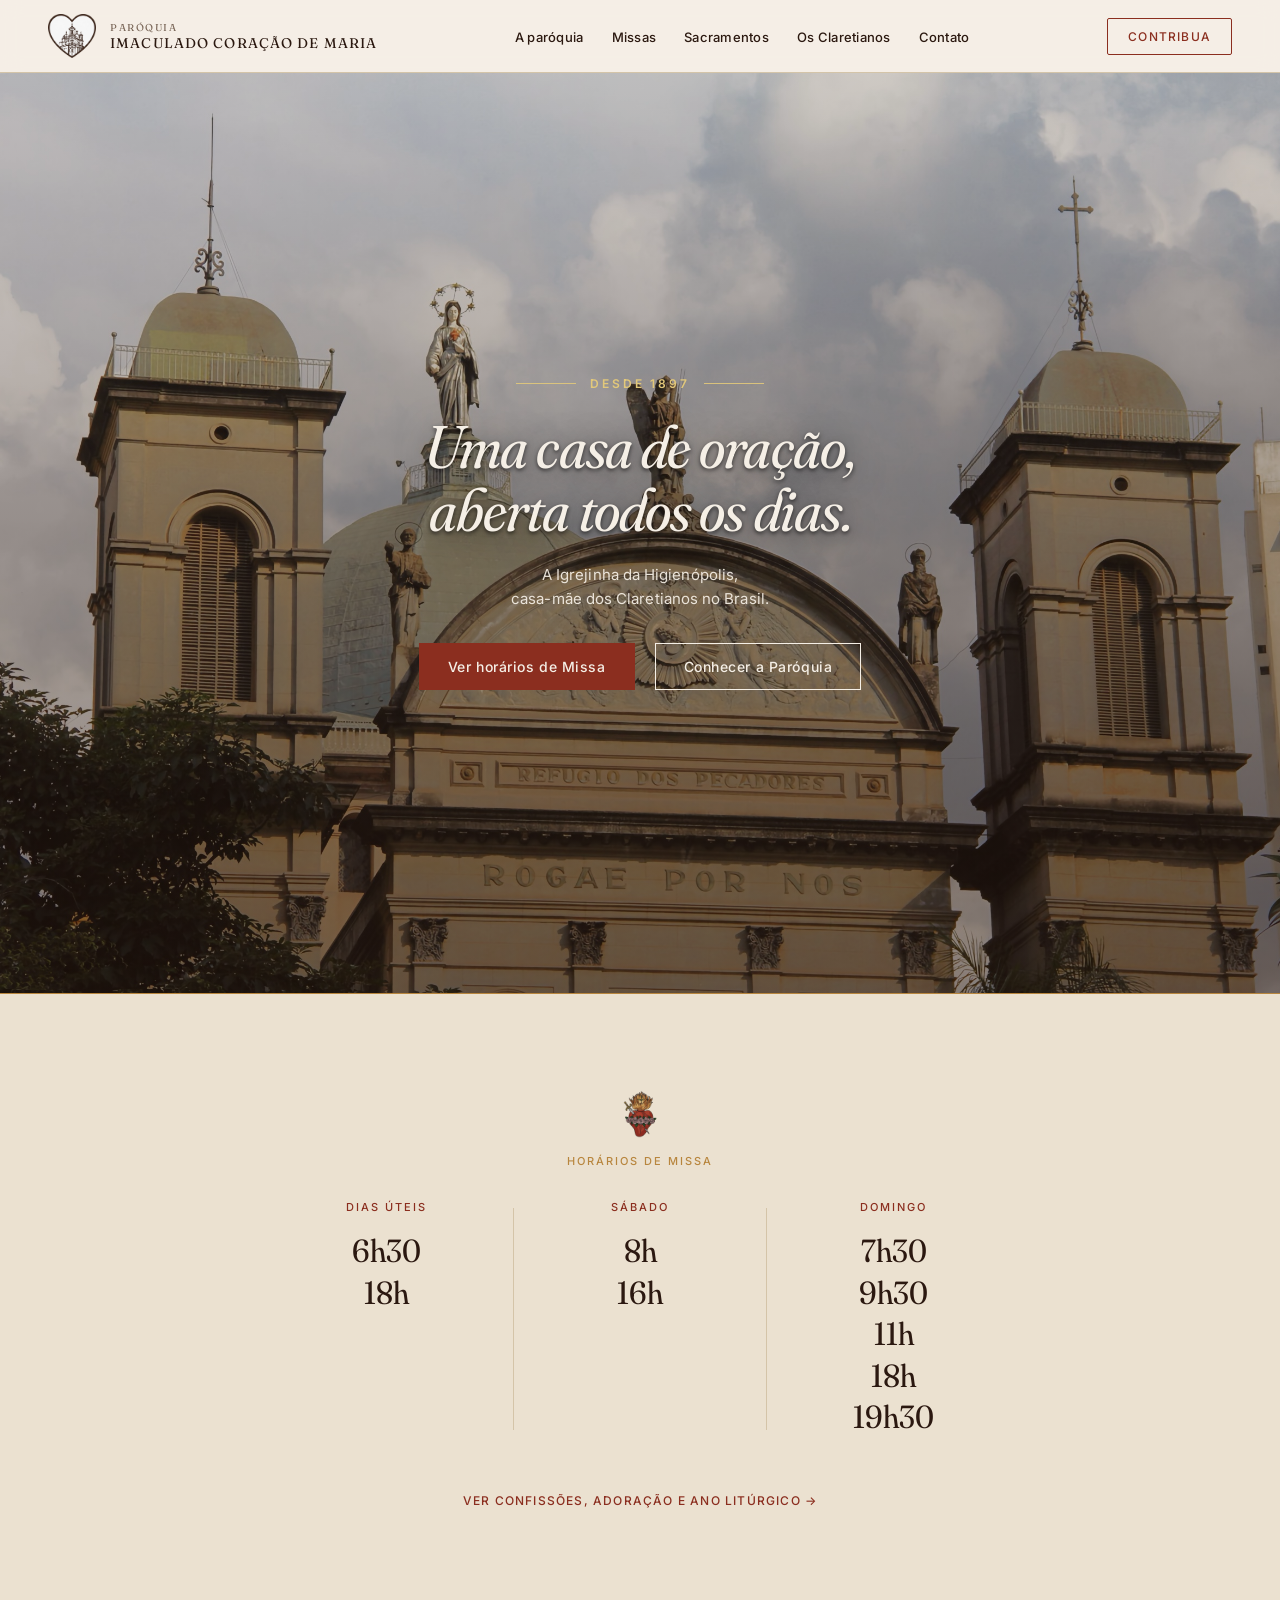
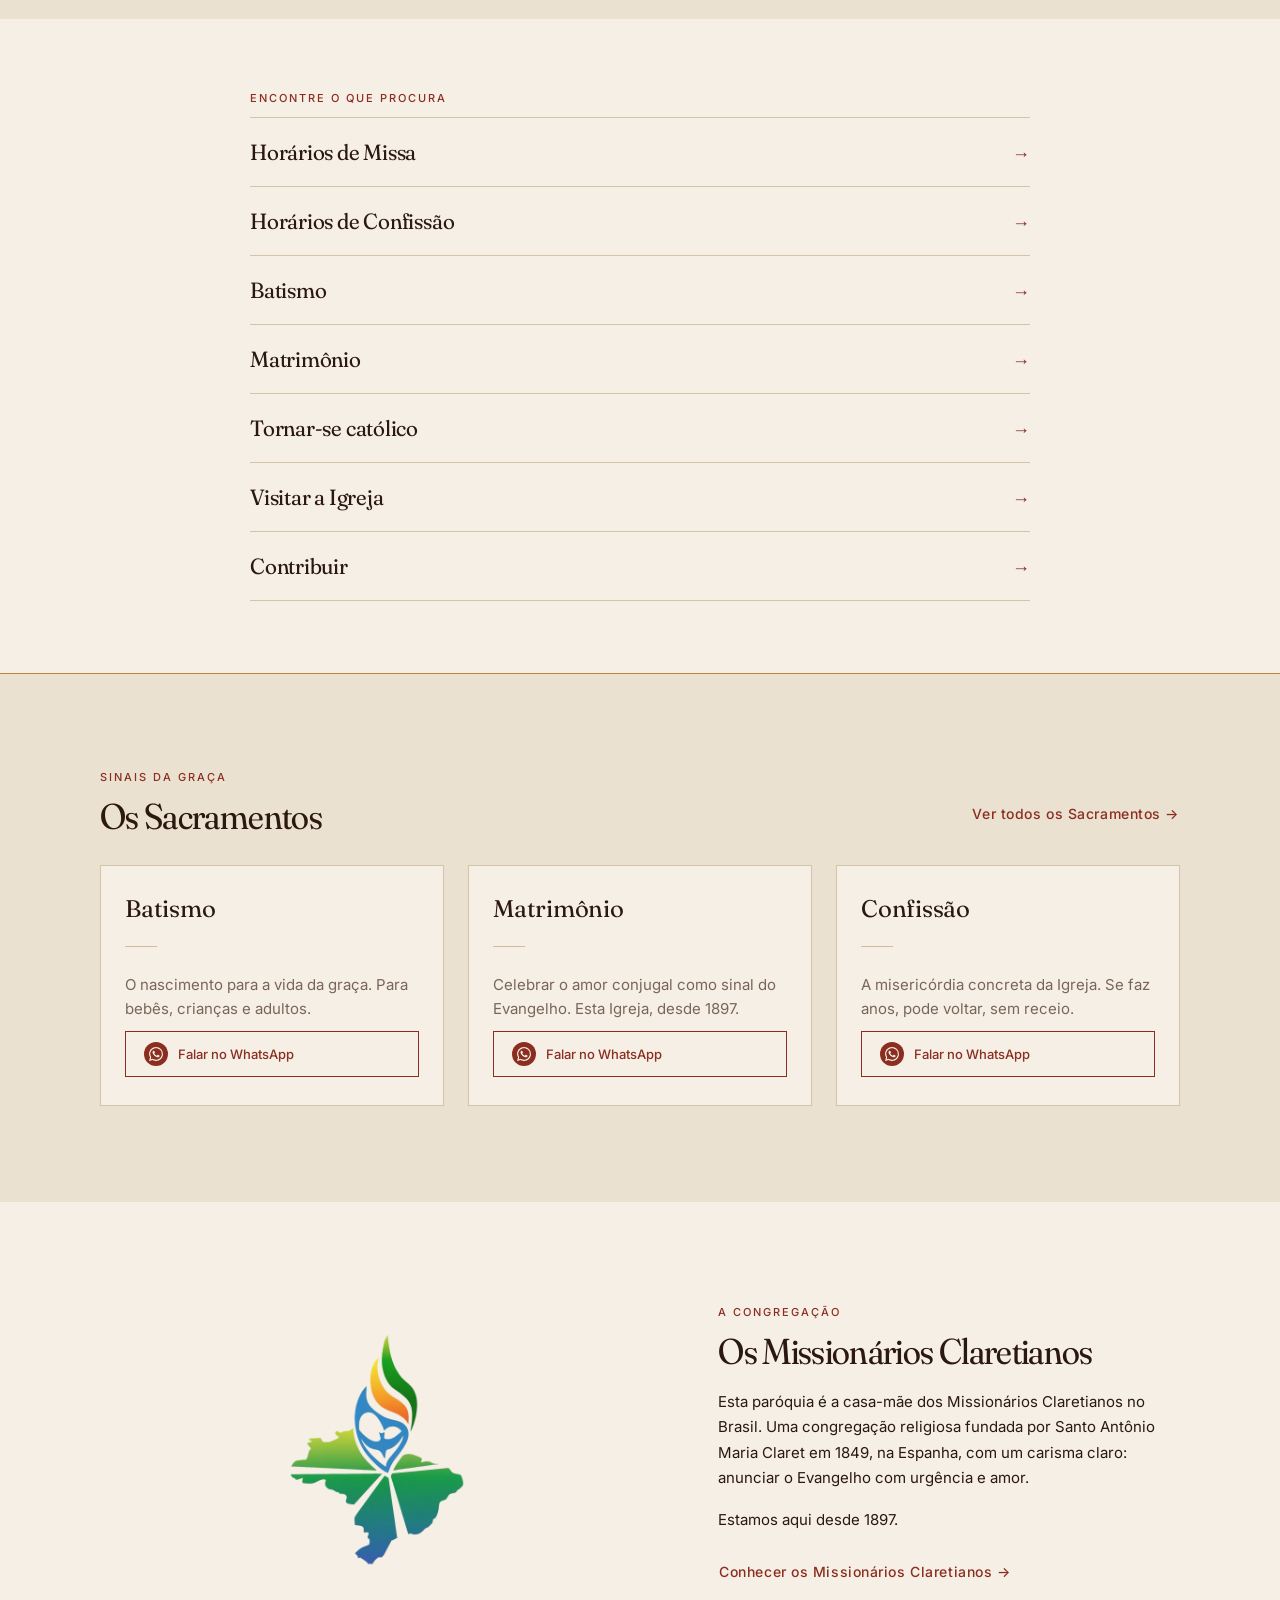
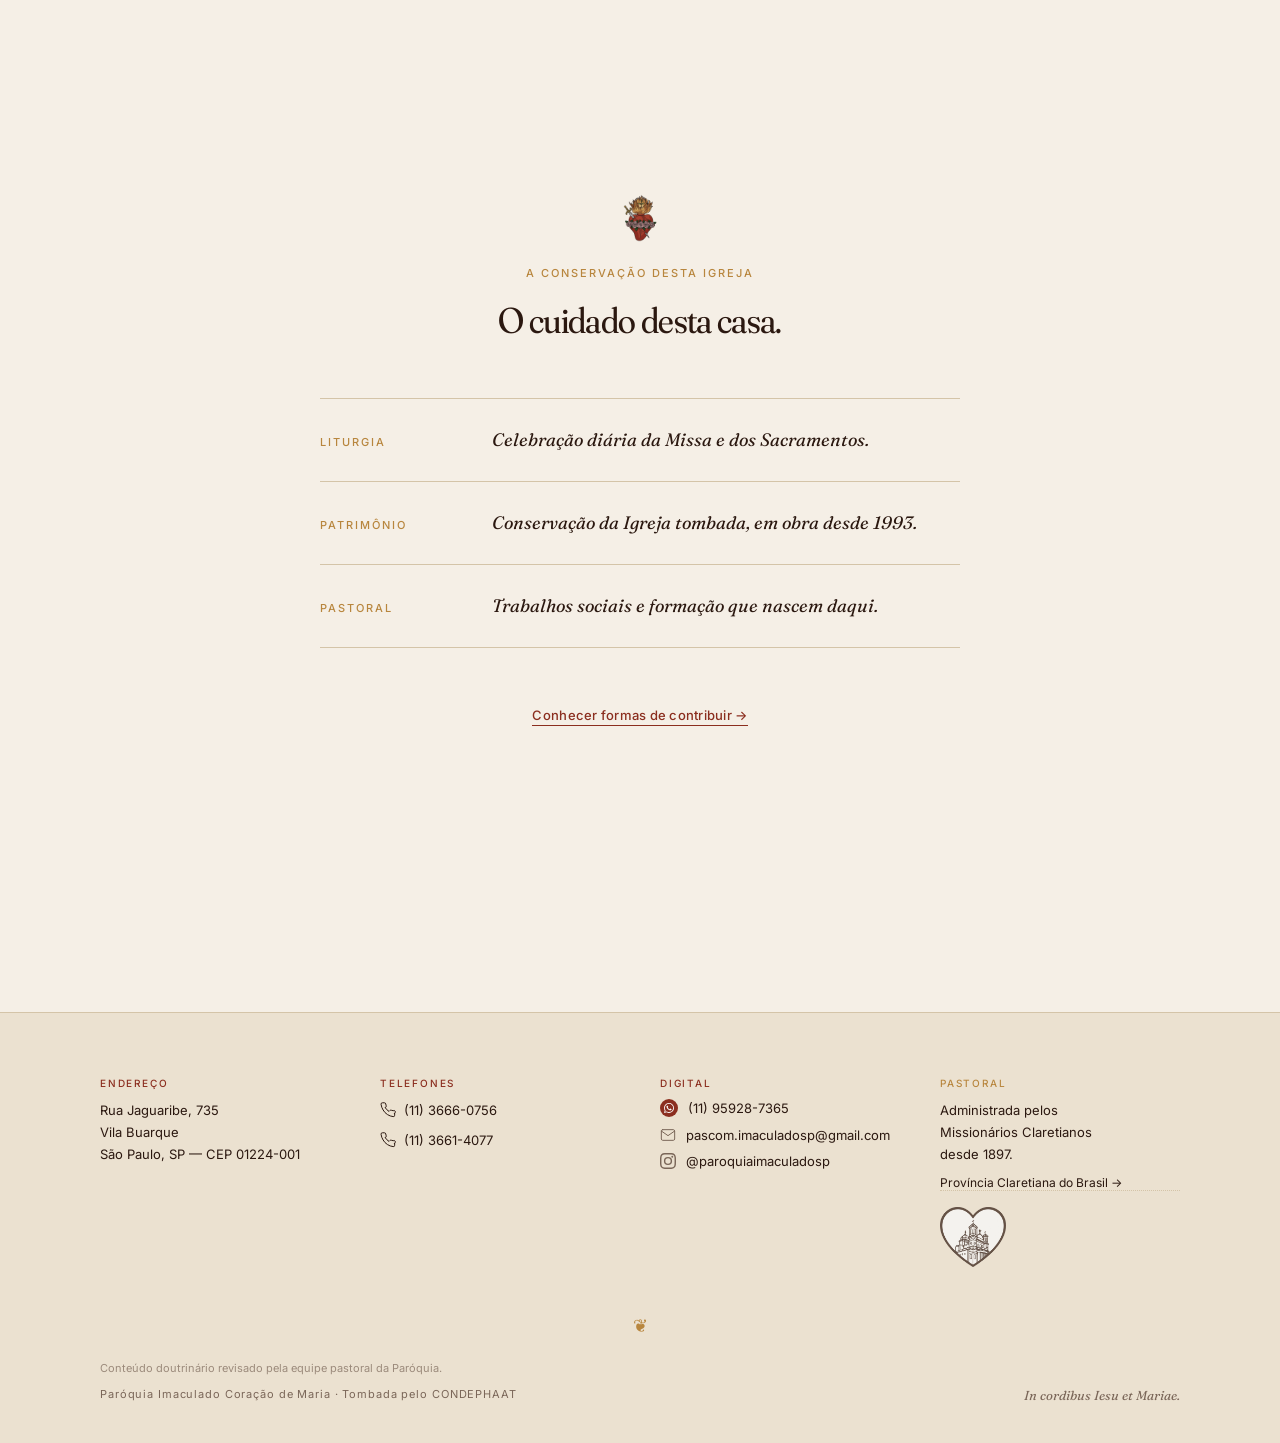
==== commit eba1df78: "Conteúdo: datas fixas no lugar de contagens rolantes + flag pastoral" ====
--- a/site/index.html
+++ b/site/index.html
@@ -222,7 +222,7 @@
           <article class="home-sac3-card">
             <h3>Matrimônio</h3>
             <div class="home-sac3-rule" aria-hidden="true"></div>
-            <p>Celebrar o amor conjugal como sinal do Evangelho. Esta Igreja, há 128 anos.</p>
+            <p>Celebrar o amor conjugal como sinal do Evangelho. Esta Igreja, desde 1897.</p>
             <a href="https://wa.me/5511959287365?text=Ol%C3%A1%2C+gostaria+de+informa%C3%A7%C3%B5es+sobre+o+Curso+de+Noivos+e+agendamento+do+Matrim%C3%B4nio." class="wa-btn" target="_blank" rel="noopener" aria-label="Falar sobre Matrimônio no WhatsApp">
               <span class="wa-circle" style="width:24px;height:24px;" aria-hidden="true">
                 <svg viewBox="0 0 24 24" fill="white" style="width:14px;height:14px;"><path d="M17.472 14.382c-.297-.149-1.758-.867-2.03-.967-.273-.099-.471-.148-.67.15-.197.297-.767.966-.94 1.164-.173.199-.347.223-.644.075-.297-.15-1.255-.463-2.39-1.475-.883-.788-1.48-1.761-1.653-2.059-.173-.297-.018-.458.13-.606.134-.133.298-.347.446-.52.149-.174.198-.298.298-.497.099-.198.05-.371-.025-.52-.075-.149-.669-1.612-.916-2.207-.242-.579-.487-.5-.669-.51-.173-.008-.371-.01-.57-.01-.198 0-.52.074-.792.372-.272.297-1.04 1.016-1.04 2.479 0 1.462 1.065 2.875 1.213 3.074.149.198 2.096 3.2 5.077 4.487.709.306 1.262.489 1.694.625.712.227 1.36.195 1.871.118.571-.085 1.758-.719 2.006-1.413.248-.694.248-1.289.173-1.413-.074-.124-.272-.198-.57-.347m-5.421 7.403h-.004a9.87 9.87 0 01-5.031-1.378l-.361-.214-3.741.982.998-3.648-.235-.374a9.86 9.86 0 01-1.51-5.26c.001-5.45 4.436-9.884 9.888-9.884 2.64 0 5.122 1.03 6.988 2.898a9.825 9.825 0 012.893 6.994c-.003 5.45-4.437 9.884-9.885 9.884m8.413-18.297A11.815 11.815 0 0012.05 0C5.495 0 .16 5.335.157 11.892c0 2.096.547 4.142 1.588 5.945L.057 24l6.305-1.654a11.882 11.882 0 005.683 1.448h.005c6.554 0 11.89-5.335 11.893-11.893a11.821 11.821 0 00-3.48-8.413z"/></svg>
--- a/site/site.css
+++ b/site/site.css
@@ -38,7 +38,6 @@
    BASE
    ================================================================ */
 *, *::before, *::after { box-sizing: border-box; }
-html { scroll-behavior: smooth; }
 body { margin: 0; background: var(--ink-cream); font-family: var(--font-body); font-weight: 400; color: var(--ink-deep); -webkit-font-smoothing: antialiased; }
 
 .page { min-height: 100vh; display: flex; flex-direction: column; }
@@ -825,6 +824,8 @@
    ================================================================ */
 .sac-accord-wrap { margin-top: 32px; }
 .sac-accord-grid { display: grid; grid-template-columns: 1fr; gap: 1px; background: var(--ink-rule); border: 1px solid var(--ink-rule); }
+/* Header é sticky (~72px); folga para alvos de deep-link não ficarem cobertos */
+.sac-accord-card, #visitar, #rica { scroll-margin-top: 88px; }
 .sac-accord-card { background: var(--ink-cream); }
 .sac-accord-card.open { background: var(--ink-parchment); }
 .sac-accord-header {
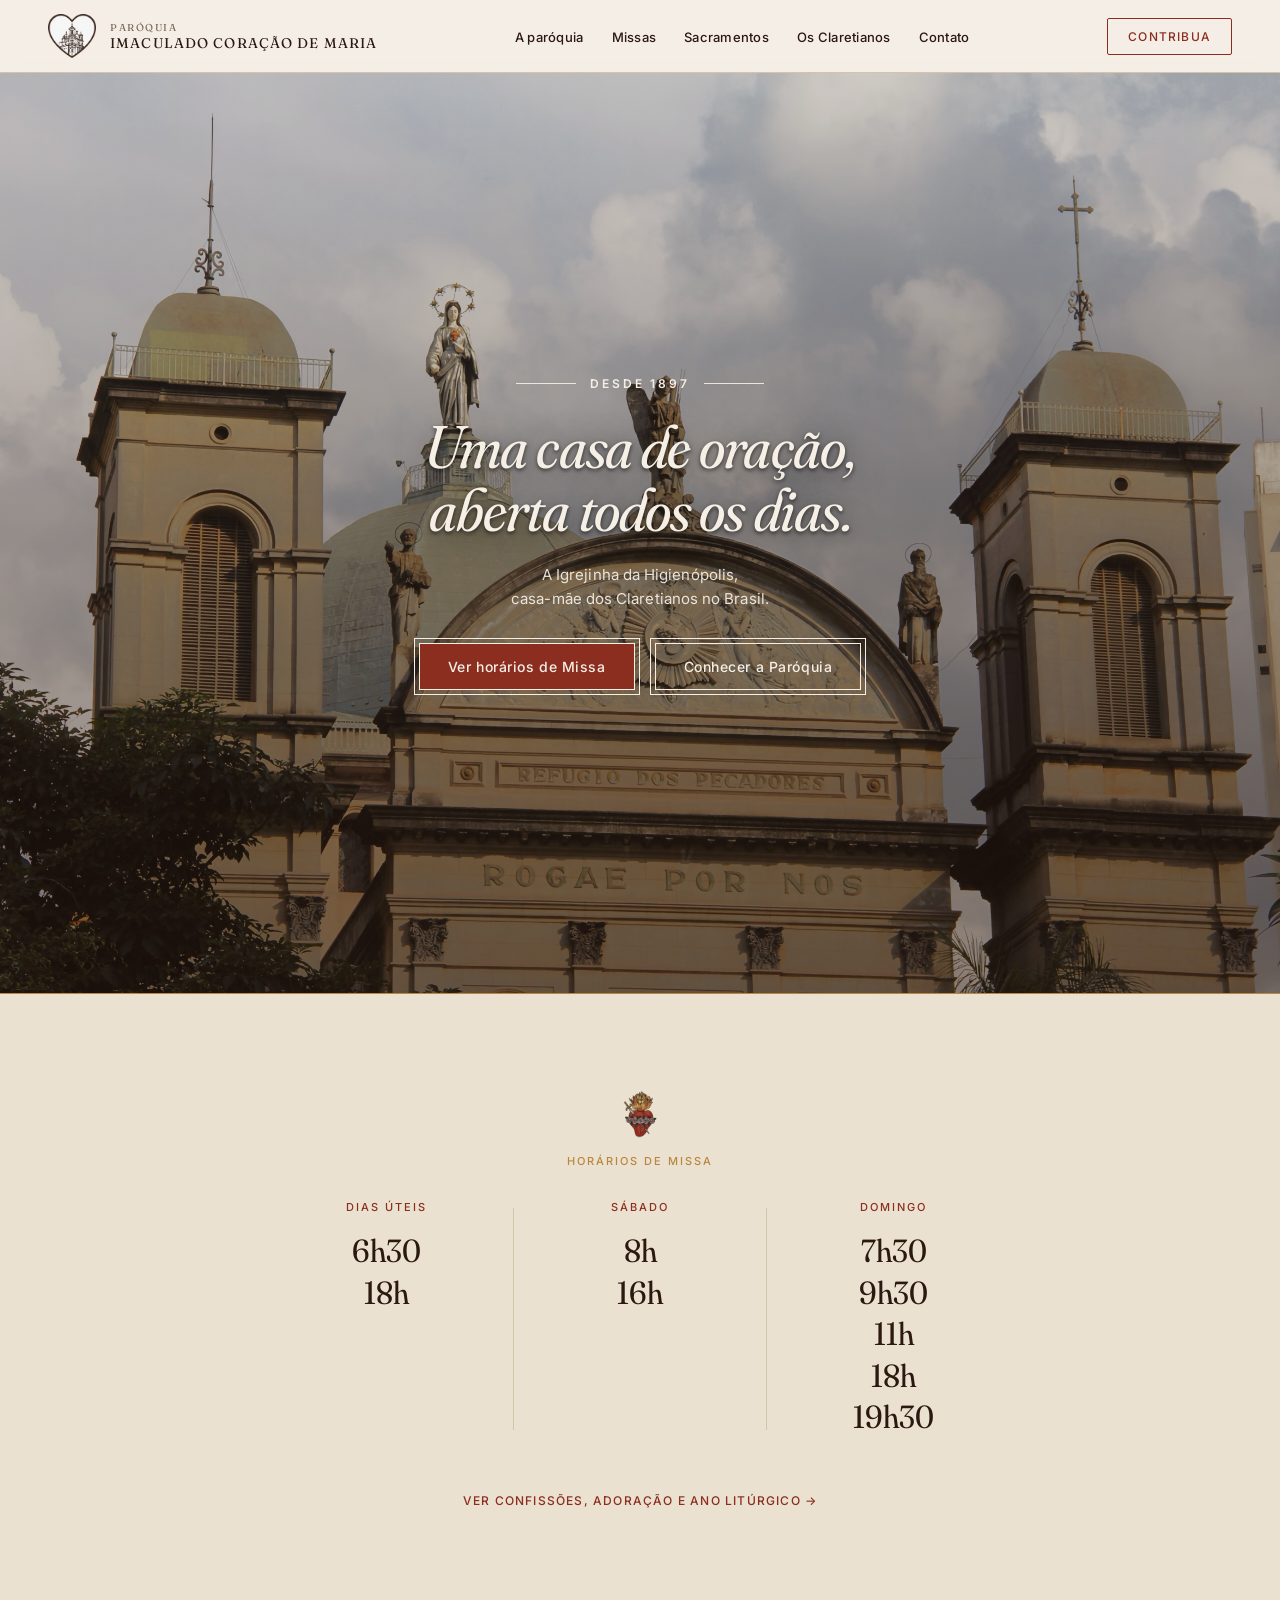
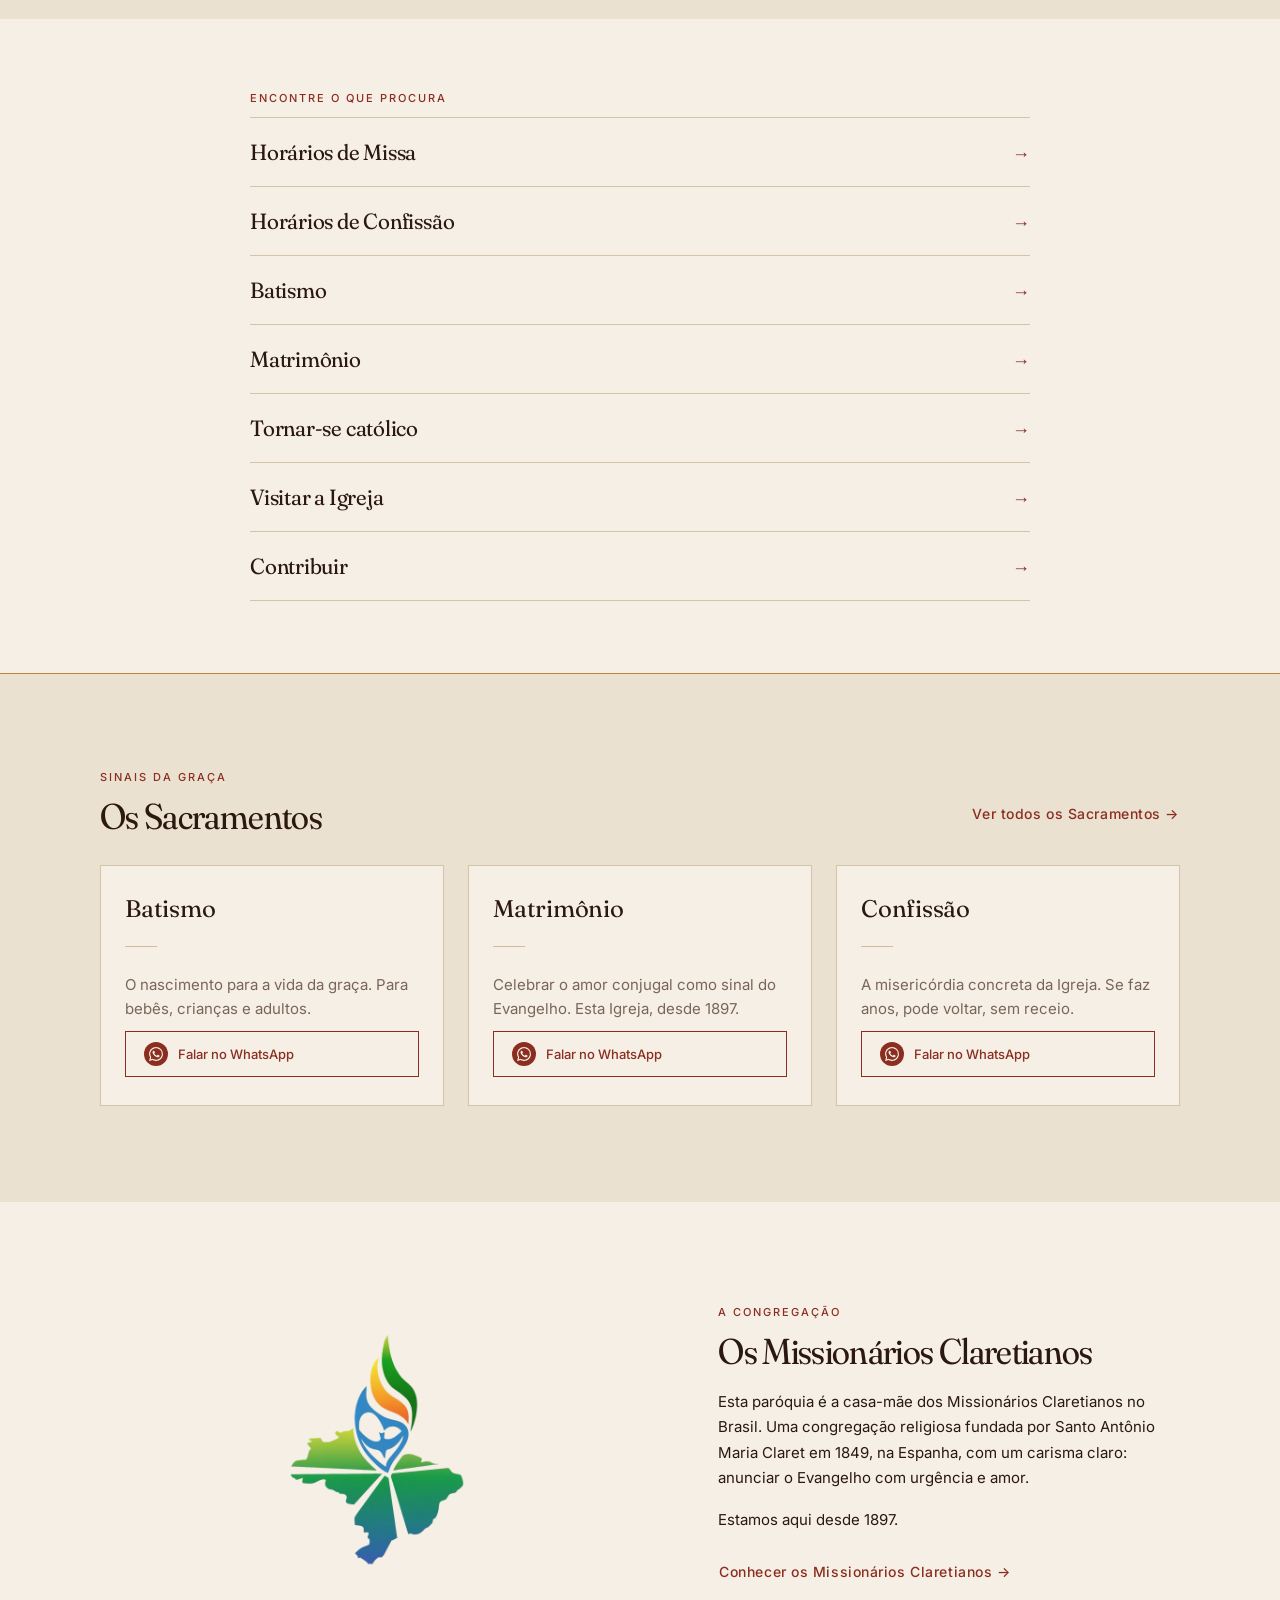
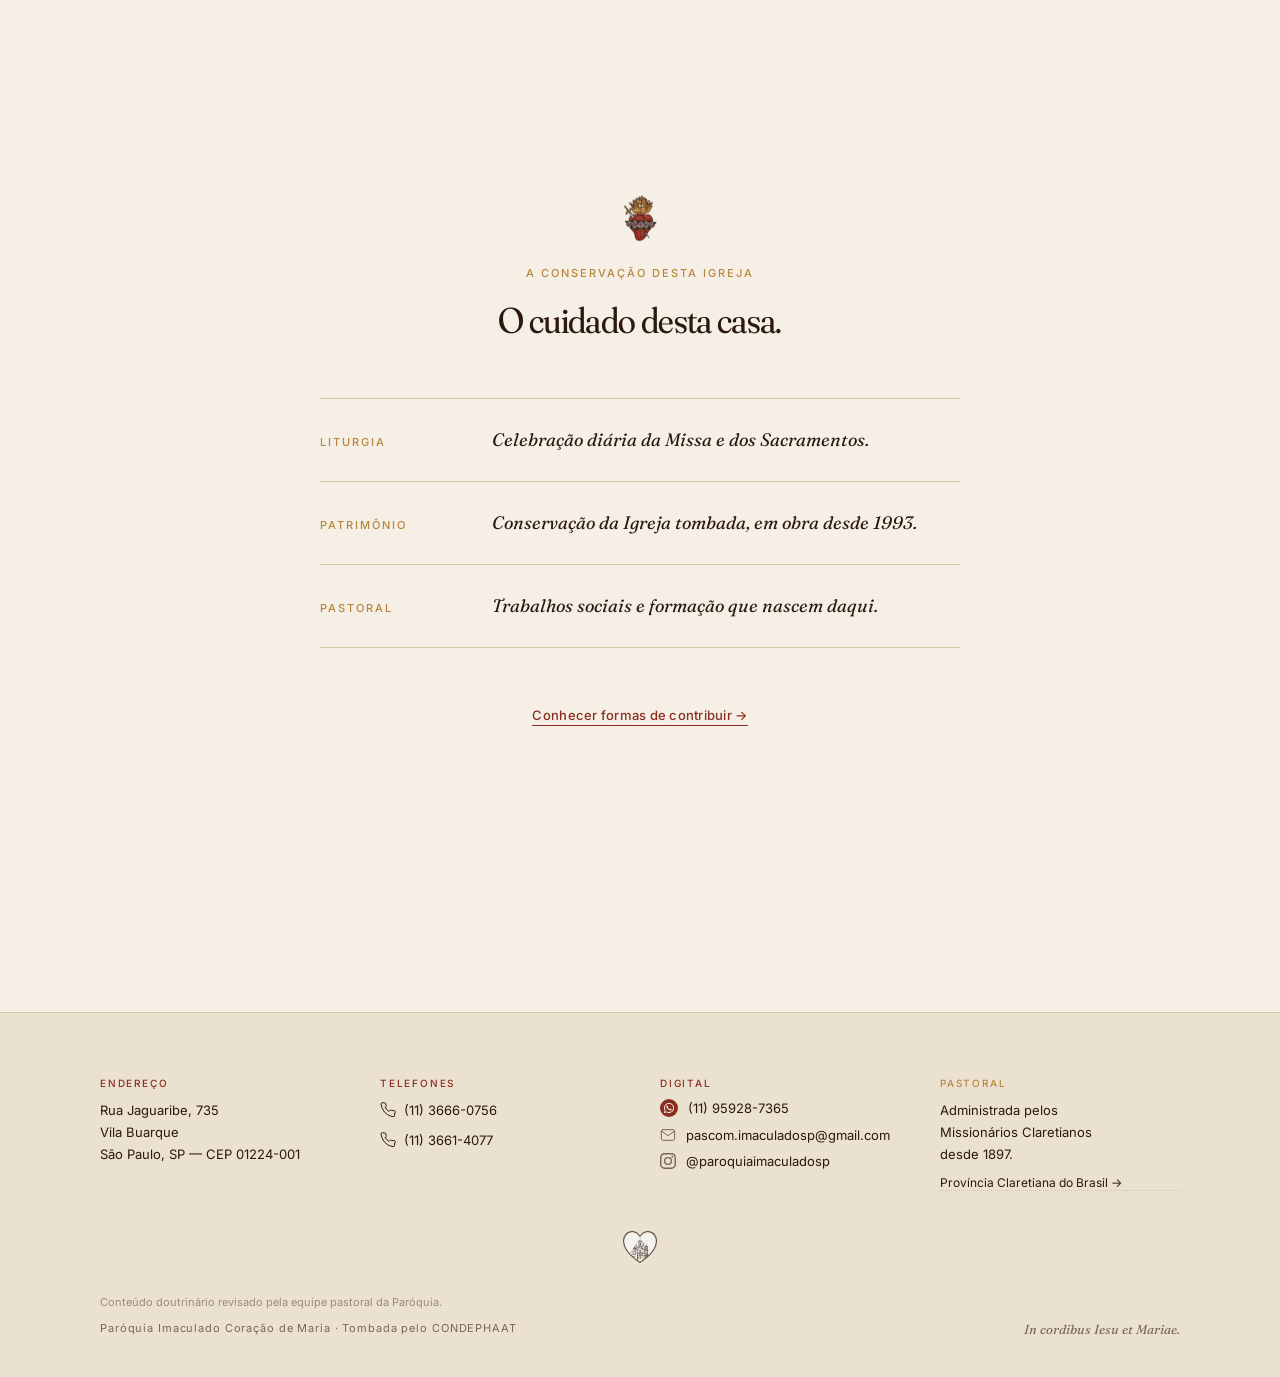
==== commit de91de27: "Hero: moldura dupla nos botões; Rodapé: logo pequena no lugar do fleuron + respiro mobile" ====
--- a/site/index.html
+++ b/site/index.html
@@ -371,12 +371,11 @@
         <a href="https://www.claretianos.com.br" class="foot-link" target="_blank" rel="noopener" style="display:block;margin-top:10px;font-size:12px;">
           Província Claretiana do Brasil →
         </a>
-        <img src="assets/logo-paroquia.png" alt="Logo da Paróquia Imaculado Coração de Maria" class="foot-logo"/>
       </div>
 
     </div>
 
-    <div class="foot-divider" aria-hidden="true">❦</div>
+    <div class="foot-divider"><img src="assets/logo-paroquia.png" alt="" class="foot-mark"/></div>
     <div class="foot-note">Conteúdo doutrinário revisado pela equipe pastoral da Paróquia.</div>
     <div class="foot-mini">
       <span>Paróquia Imaculado Coração de Maria · Tombada pelo CONDEPHAAT</span>
--- a/site/site.css
+++ b/site/site.css
@@ -149,6 +149,13 @@
   background: var(--ink-cream);
   color: var(--ink-deep);
 }
+/* Moldura dupla creme nos botões do hero (linha interna = borda, externa = outline) */
+.hero-fullbleed .btn-primary,
+.hero-fullbleed .btn-secondary {
+  outline: 1px solid var(--ink-cream);
+  outline-offset: 4px;
+}
+.hero-fullbleed .btn-primary { border-color: var(--ink-cream); }
 
 /* WaBtn */
 .wa-btn {
@@ -395,14 +402,14 @@
 .hero-eyebrow {
   font-family: var(--font-ui); font-size: 12px; font-weight: 600;
   letter-spacing: 0.24em; text-transform: uppercase;
-  color: #E2C87A; margin-bottom: 24px;
+  color: #F5EFE6; margin-bottom: 24px;
 }
 .hero-eyebrow--ornamented {
   display: flex; align-items: center; justify-content: center; gap: 14px;
 }
 .eyebrow-rule {
   display: inline-block; width: 60px; height: 1px;
-  background: #E2C87A; opacity: 0.90;
+  background: #F5EFE6; opacity: 0.90;
 }
 .hero-title-light {
   font-family: var(--font-display); font-weight: 400; font-style: italic;
@@ -1148,10 +1155,10 @@
 .foot-item a { color: var(--ink-deep); text-decoration: none; transition: color 140ms; }
 .foot-item a:hover { color: var(--ink-carmine); }
 .foot-icon { width: 16px; height: 16px; color: var(--ink-mute); flex-shrink: 0; vertical-align: middle; }
-.foot-logo { display: block; margin-top: 16px; height: 60px; width: auto; opacity: 0.78; }
 /* Ícone WhatsApp no footer — monocromático carmim, coerente com design system */
 .site-footer .wa-circle { background: var(--ink-carmine); }
-.foot-divider { text-align: center; color: var(--ink-gold); font-family: serif; font-size: 18px; margin: 48px 0 24px; display: block; }
+.foot-divider { text-align: center; margin: 40px 0 28px; }
+.foot-mark { display: inline-block; height: 32px; width: auto; opacity: 0.78; }
 .foot-note { max-width: 1080px; margin: 0 auto 12px; font-family: var(--font-ui); font-size: var(--fs-mini); color: var(--ink-mute); opacity: 0.7; }
 .foot-mini { max-width: 1080px; margin: 0 auto; display: flex; justify-content: space-between; font-family: var(--font-ui); font-size: var(--fs-mini); letter-spacing: 0.08em; color: var(--ink-mute); }
 .foot-mini .latin { font-family: var(--font-display); font-style: italic; font-size: var(--fs-small); letter-spacing: 0; }
@@ -1216,7 +1223,16 @@
   .site-header nav { display: none; }
   .nav-contribua { display: none; }
   details.mobile-menu { display: block; }
-  .site-header { padding: 12px 20px; }
+  /* blur torna o header containing block dos position:fixed, prendendo o menu
+     no topo; remover no mobile e deixar o header opaco. -webkit- essencial no iOS */
+  .site-header {
+    padding: 12px 20px;
+    backdrop-filter: none;
+    -webkit-backdrop-filter: none;
+    background: var(--ink-cream);
+  }
+  /* toggle (X) acima do painel aberto (.mobile-menu-nav é z-index 9) */
+  .mobile-menu-toggle { position: relative; z-index: 10; }
   .brand-logo img { height: 36px; }
   .main, .home-inner { padding-left: 24px; padding-right: 24px; }
   .chapter-body,
@@ -1273,14 +1289,10 @@
   .sch-strip { padding-top: 64px; padding-bottom: 64px; padding-left: 24px; padding-right: 24px; }
   .sch-strip-cols { flex-direction: column; gap: 0; }
   .sch-strip-sep { display: none; }
-  .sch-strip-col {
-    display: flex; align-items: center; justify-content: space-between;
-    padding: 18px 0;
-    border-bottom: 1px solid var(--ink-rule);
-  }
+  .sch-strip-col { display: block; text-align: center; padding: 24px 0; border-bottom: 1px solid var(--ink-rule); }
   .sch-strip-col:last-child { border-bottom: none; }
-  .sch-day { margin-bottom: 0; }
-  .sch-times { font-size: 22px; text-align: right; line-height: 1.4; }
+  .sch-day { margin-bottom: 10px; }
+  .sch-times { font-size: 28px; text-align: center; line-height: 1.4; }
   /* Sacramentos header — empilha */
   .home-sac3-hdr { flex-direction: column; align-items: flex-start; gap: 12px; }
   .home-sac3 { padding: 64px 24px; }
@@ -1313,6 +1325,8 @@
   /* Footer — coluna única */
   .foot-grid { grid-template-columns: 1fr; gap: 32px; }
   .site-footer { padding: 48px 24px 32px; margin-top: 64px; }
+  .foot-mini { flex-direction: column; gap: 6px; }
+  .foot-divider { margin: 36px 0 20px; }
   /* Timeline mobile — trilho à esquerda */
   .tl-list::before { left: 16px; }
   .tl-item { grid-template-columns: 20px 1fr; gap: 12px; }
